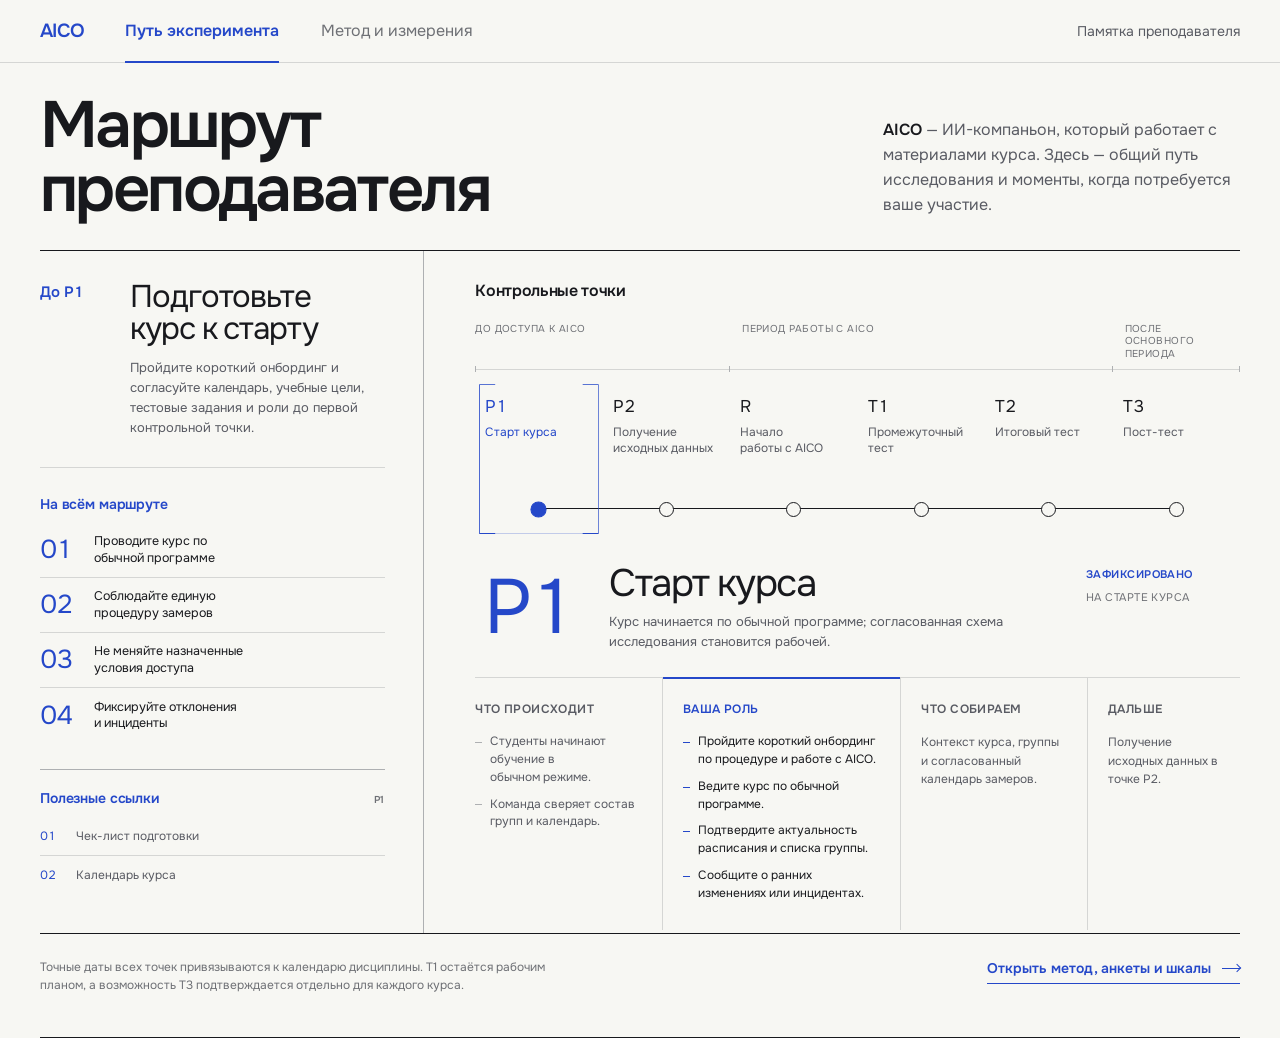
==== index.html @ 135e52f5 "Publish AICO teacher map" ====
<!doctype html>
<html lang="ru">
<head>
  <meta charset="utf-8">
  <meta name="viewport" content="width=device-width, initial-scale=1">
  <meta name="description" content="Шесть контрольных точек исследования AICO, роль преподавателя, метод, анкеты и измерения.">
  <meta name="theme-color" content="#f7f7f3">
  <title>Маршрут преподавателя — исследование AICO</title>
  <style>
    @font-face{font-family:"Onest Embedded";src:url("[data-uri]") format("truetype");font-style:normal;font-weight:400;font-display:swap}
    @font-face{font-family:"Onest Embedded";src:url("[data-uri]") format("truetype");font-style:normal;font-weight:600 800;font-display:swap}
    :root{color-scheme:light;--paper:#f7f7f3;--ink:#18191d;--soft:#595b63;--faint:#6e7075;--line:#d5d6d4;--line-strong:#aeb0b2;--accent:#2548c9;--page:1410px;--speed:230ms;--ease:cubic-bezier(.2,.75,.25,1)}
    *,*::before,*::after{box-sizing:border-box}
    ::selection{background:var(--accent);color:#fff}
    html{scroll-behavior:smooth}
    body{margin:0;min-width:320px;overflow-x:hidden;background:var(--paper);color:var(--ink);font-family:"Onest Embedded",Arial,sans-serif;font-size:16px;line-height:1.5;text-rendering:optimizeLegibility;-webkit-font-smoothing:antialiased}
    button,summary{font:inherit}button{color:inherit}.page{width:min(calc(100% - clamp(40px,6.4vw,96px)),var(--page));margin-inline:auto}
    .masthead{display:flex;min-height:54px;align-items:center;justify-content:space-between;border-bottom:1px solid var(--ink);font-size:16px}
    .masthead-brand{display:flex;gap:9px;align-items:center;font-weight:600;letter-spacing:-.01em}.masthead-brand span:first-child{color:var(--accent);font-size:18px;letter-spacing:-.03em}.masthead-brand i{width:1px;height:15px;background:var(--line-strong)}.masthead-note{color:var(--soft)}
    .hero{padding:36px 0 clamp(38px,5vw,64px)}
    h1,h2,h3,p{margin-top:0}h1{max-width:900px;margin-bottom:0;font-size:clamp(48px,4.5vw,68px);font-weight:600;letter-spacing:-.04em;line-height:1.02;text-wrap:balance}
    .timeline-section{position:relative;padding:0}.timeline-heading{position:absolute;width:1px;height:1px;overflow:hidden;clip:rect(0 0 0 0);clip-path:inset(50%);white-space:nowrap}.timeline-heading h2,.stage-counter{margin:0}
    .desktop-timeline{position:relative;display:grid;grid-template-columns:repeat(7,minmax(0,1fr));margin:0;padding:0 0 51px;list-style:none}.desktop-timeline::before{position:absolute;top:70px;left:16px;right:calc((100% / 7) - 16px);height:1px;background:var(--ink);content:"";pointer-events:none}
    .desktop-stage{position:relative;z-index:1;min-width:0}.stage-button{position:relative;display:grid;width:100%;min-height:86px;grid-template-rows:auto 32px;gap:8px;align-items:end;padding:0 7px;border:0;background:transparent;text-align:left;cursor:pointer}.stage-copy{display:block;min-width:0;line-height:1.26}.stage-index{display:block;margin-bottom:3px;color:var(--faint);font-size:11px;font-variant-numeric:tabular-nums;transition:color var(--speed) var(--ease)}.stage-name{display:block;max-width:16ch;color:var(--soft);font-size:clamp(11px,.9vw,13px);text-wrap:balance;transition:color var(--speed) var(--ease)}
    .stage-node-wrap{position:relative;display:flex;height:32px;align-items:center}.stage-node{display:block;width:18px;height:18px;border:1px solid var(--ink);border-radius:50%;background:var(--paper);transition:border-color var(--speed) var(--ease)}.desktop-stage.is-active .stage-index,.desktop-stage.is-active .stage-name{color:var(--accent)}.desktop-stage.is-active .stage-name{font-weight:600}.desktop-stage.is-active .stage-node{border:2px solid var(--accent);background:var(--paper)}
    .stage-detail{display:grid;grid-template-columns:1.12fr .88fr 1.48fr .82fr .7fr;min-height:280px;border-block:1px solid var(--line-strong);opacity:1;transform:translateY(0);transition:opacity 130ms ease,transform 130ms ease,filter 130ms ease}.stage-detail.is-leaving{opacity:0;filter:blur(2px);transform:translateY(5px)}.detail-cell{min-width:0;padding:23px clamp(16px,2.1vw,31px) 24px}.detail-cell+.detail-cell{border-left:1px solid var(--line)}
    .detail-time{display:block;margin-bottom:9px;color:var(--accent);font-size:12px;font-weight:600;line-height:1.35}.detail-number{margin-bottom:2px;color:var(--accent);font-size:46px;font-weight:400;letter-spacing:-.05em;line-height:1;font-variant-numeric:tabular-nums}.detail-main h3{margin-bottom:14px;font-size:clamp(26px,2.3vw,36px);font-weight:500;letter-spacing:-.035em;line-height:1.06;text-wrap:balance}.detail-main p{max-width:34ch;margin-bottom:0;color:var(--soft);font-size:13px;line-height:1.5}.cell-title{margin-bottom:17px;color:var(--ink);font-size:14px;font-weight:600;letter-spacing:-.012em}.detail-teacher .cell-title,.detail-meta .cell-title{color:var(--accent)}
    .detail-list{display:grid;gap:10px;margin:0;padding:0;color:var(--soft);font-size:13px;line-height:1.42;list-style:none}.detail-list li{position:relative;padding-left:17px;text-wrap:pretty}.detail-list li::before{position:absolute;top:.72em;left:0;width:8px;height:1px;background:var(--line-strong);content:""}.detail-teacher .detail-list li::before{background:var(--accent)}.detail-meta p{margin-bottom:0;color:var(--soft);font-size:12px;line-height:1.52;text-wrap:pretty}
    .mobile-timeline{display:none}button:focus-visible,summary:focus-visible,a:focus-visible{outline:2px solid var(--accent);outline-offset:3px}
    @media(max-width:1100px){.page{width:calc(100% - 40px)}.stage-detail{grid-template-columns:1.08fr .9fr 1.42fr .84fr .7fr}.detail-cell{padding-inline:17px}.detail-list{font-size:12px}}
    @media(max-width:880px){.page{width:calc(100% - 32px)}.masthead{min-height:50px}.masthead-note{display:none}.hero{padding-top:34px}h1{max-width:720px;font-size:clamp(42px,8vw,58px)}.desktop-timeline,.stage-detail{display:none}.mobile-timeline{position:relative;display:block;margin:0;padding:0;list-style:none}.mobile-timeline::before{position:absolute;top:22px;bottom:22px;left:9px;width:1px;background:var(--line-strong);content:""}.mobile-stage{position:relative;padding-bottom:12px}.mobile-stage:last-child{padding-bottom:0}.mobile-stage-button{position:relative;z-index:1;display:grid;width:100%;min-height:44px;grid-template-columns:20px minmax(0,1fr) auto;gap:13px;align-items:center;padding:0;border:0;background:transparent;text-align:left;cursor:pointer}.mobile-stage-node{width:19px;height:19px;border:1px solid var(--ink);border-radius:50%;background:var(--paper)}.mobile-stage.is-active .mobile-stage-node{border:2px solid var(--accent);background:var(--paper)}.mobile-stage-copy{display:flex;gap:10px;align-items:baseline}.mobile-stage-index{color:var(--faint);font-size:11px;font-variant-numeric:tabular-nums}.mobile-stage-name{font-size:15px;font-weight:500}.mobile-stage.is-active .mobile-stage-index,.mobile-stage.is-active .mobile-stage-name{color:var(--accent)}.mobile-toggle{color:var(--accent);font-size:19px;transition:transform var(--speed) var(--ease)}.mobile-stage.is-active .mobile-toggle{transform:rotate(45deg)}.mobile-detail{display:none;margin:10px 0 8px 33px;border-block:1px solid var(--line-strong)}.mobile-stage.is-active .mobile-detail{display:block;animation:mobile-detail-in var(--speed) var(--ease) both}.mobile-detail-main,.mobile-role,.mobile-outcomes{padding:18px 0}.mobile-detail-main,.mobile-role{border-bottom:1px solid var(--line)}.mobile-detail-main h3{margin-bottom:8px;font-size:28px;font-weight:500;letter-spacing:-.03em;line-height:1.08}.mobile-detail-main p:last-child{margin-bottom:0;color:var(--soft);font-size:13px}.mobile-role.teacher .cell-title{color:var(--accent)}.mobile-outcomes{display:grid;grid-template-columns:1fr 1fr;gap:24px}.mobile-outcome p{margin-bottom:0;color:var(--soft);font-size:12px;line-height:1.5}}
    @media(max-width:520px){.page{width:calc(100% - 28px)}.masthead-brand span:first-child{font-size:16px}.hero{padding-top:28px}.timeline-section{padding-top:0}.timeline-heading{display:grid;grid-template-columns:1fr auto;gap:16px}.timeline-heading h2{font-size:21px}.mobile-outcomes{grid-template-columns:1fr;gap:16px}}
    .lower-grid{margin-top:24px;border-top:1px solid var(--ink)}.lower-panel{width:min(100%,680px);min-width:0;margin-left:auto;padding:24px 0 28px}.lower-panel h2{margin-bottom:24px;color:var(--accent);font-size:16px;font-weight:500;letter-spacing:-.015em}.faq-list{border-bottom:1px solid var(--line)}.faq-item{border-top:1px solid var(--line)}.faq-item:first-child{border-top:0}.faq-item summary{position:relative;padding:0 34px 12px 0;font-size:14px;font-weight:600;line-height:1.4;list-style:none;cursor:pointer;text-wrap:pretty}.faq-item summary::-webkit-details-marker{display:none}.faq-item summary::after{position:absolute;top:-2px;right:0;color:var(--accent);font-size:20px;font-weight:400;content:"+";transition:transform var(--speed) var(--ease)}.faq-item[open] summary::after{transform:rotate(45deg)}.faq-item p{max-width:62ch;margin:-2px 34px 15px 0;color:var(--soft);font-size:13px;line-height:1.55;text-wrap:pretty}.contact{display:grid;grid-template-columns:1fr auto;gap:36px;align-items:center;margin-top:66px;padding:22px 0;border-block:1px solid var(--ink)}.contact h2{margin-bottom:5px;font-size:19px;font-weight:600;letter-spacing:-.02em}.contact p{max-width:68ch;margin-bottom:0;color:var(--soft);font-size:13px}.contact-button{min-height:44px;padding:0 18px;border:1px solid var(--line-strong);background:transparent;color:var(--faint);cursor:not-allowed}.footer{display:flex;justify-content:space-between;gap:24px;padding:23px 0 34px;color:var(--faint);font-size:12px}.footer p{margin-bottom:0}
    @media(max-width:880px){.timeline-heading{position:static;display:flex;width:auto;height:auto;overflow:visible;clip:auto;clip-path:none;white-space:normal;margin-bottom:20px}.timeline-heading h2{font-size:23px;font-weight:600;letter-spacing:-.025em}.stage-counter{color:var(--accent);font-size:13px;font-weight:600}.lower-grid{margin-top:45px}.lower-panel{width:100%;padding:23px 0 25px}.contact{grid-template-columns:1fr;margin-top:46px}.contact-button{justify-self:start}.footer{display:grid}}
    @media(max-width:520px){.lower-panel h2{margin-bottom:20px}.contact{gap:20px}}
    .mobile-break{display:none}
    @media(max-width:880px){.timeline-heading{justify-content:space-between;gap:20px;align-items:baseline}}
    @media(max-width:520px){h1{max-width:none;font-size:clamp(37px,10.8vw,44px);text-wrap:wrap}.mobile-break{display:block}}
    @keyframes mobile-detail-in{from{opacity:0;transform:translateY(4px)}to{opacity:1;transform:translateY(0)}}
    @media(prefers-reduced-motion:reduce){html{scroll-behavior:auto}*,*::before,*::after{animation-duration:1ms!important;animation-iteration-count:1!important;transition-duration:1ms!important;scroll-behavior:auto!important}}
  </style>
  <style id="aico-v1-styles">
    :root{
      --a-paper:#f7f7f3;
      --a-paper-raised:#ffffff;
      --a-ink:#18191d;
      --a-soft:#595b63;
      --a-faint:#6e7075;
      --a-line:#d5d6d4;
      --a-line-strong:#aeb0b2;
      --a-blue:#2548c9;
      --a-blue-dark:#1739ad;
      --a-max:1440px;
      --a-fast:140ms;
      --a-motion:260ms;
      --a-ease:cubic-bezier(.2,.75,.25,1);
    }
    html{scrollbar-color:var(--a-blue) var(--a-paper);scrollbar-width:thin}
    body{caret-color:var(--a-blue)}
    .a-app{min-height:100vh;background:var(--a-paper);color:var(--a-ink);font-family:"Onest Embedded",Arial,sans-serif}
    #legacy-v09{display:none!important}
    #view-route,#view-method{scroll-margin-top:62px}
    .a-app [hidden]{display:none!important}
    .a-page{width:min(calc(100% - clamp(40px,6.25vw,96px)),var(--a-max));margin-inline:auto}
    .a-sr-only{position:absolute!important;width:1px!important;height:1px!important;padding:0!important;margin:-1px!important;overflow:hidden!important;clip:rect(0,0,0,0)!important;white-space:nowrap!important;border:0!important}
    .a-skip{position:fixed;z-index:100;top:10px;left:10px;padding:10px 14px;background:var(--a-ink);color:#fff;transform:translateY(-140%);transition:transform var(--a-fast) ease}
    .a-skip:focus{transform:translateY(0)}
    .a-viewbar{position:sticky;z-index:30;top:0;background:rgba(247,247,243,.97);border-bottom:1px solid var(--a-line)}
    .a-viewbar-inner{display:flex;min-height:62px;align-items:stretch;justify-content:space-between;gap:32px}
    .a-view-primary{display:flex;min-width:0;align-items:stretch;gap:40px}
    .a-nav-brand{display:flex;flex:none;align-items:center;color:var(--a-blue);font-size:19px;font-weight:600;letter-spacing:-.03em}
    .a-view-tabs{position:relative;display:flex;align-items:stretch;gap:42px}
    .a-view-tab{position:relative;z-index:1;padding:0;border:0;background:transparent;color:var(--a-faint);font-size:16px;cursor:pointer;transition:color var(--a-fast) ease}
    .a-view-tab[aria-selected="true"]{color:var(--a-blue);font-weight:600}
    .a-view-tab:hover{color:var(--a-ink)}
    .a-view-indicator{position:absolute;bottom:-1px;left:0;width:0;height:2px;background:var(--a-blue);transform:translate3d(0,0,0);transform-origin:left;transition:transform 260ms var(--a-ease);pointer-events:none}
    .a-view-hint{display:flex;align-items:center;color:var(--a-soft);font-size:14px}
    .a-route-hero,.a-method-hero{display:grid;grid-template-columns:minmax(0,1.35fr) minmax(280px,.65fr);gap:clamp(40px,8vw,132px);align-items:end;padding:clamp(38px,5vw,72px) 0 clamp(34px,4.5vw,64px)}
    .a-route-hero{padding:clamp(26px,2.4vw,34px) 0 clamp(24px,2.2vw,30px)}
    .a-title{max-width:none;margin:0;font-size:clamp(52px,5.1vw,78px);font-weight:600;letter-spacing:-.04em;line-height:.98;text-wrap:balance}
    .a-route-hero .a-title,.a-method-hero .a-title{view-transition-name:aico-view-title}
    .a-route-hero .a-hero-copy,.a-method-hero .a-method-intro{view-transition-name:aico-view-intro}
    .a-hero-copy{display:grid;gap:18px;align-content:end;padding-bottom:4px}
    .a-hero-copy p{max-width:48ch;margin:0;color:var(--a-soft);font-size:16px;line-height:1.55;text-wrap:pretty}
    .a-hero-copy strong{color:var(--a-ink);font-weight:600}
    .a-ledger{display:grid;grid-template-columns:minmax(300px,32%) minmax(0,68%);grid-template-rows:auto 1fr;border-block:1px solid var(--a-ink)}
    .a-contract{min-width:0;border-right:1px solid var(--a-line-strong)}
    .a-contract-inner{padding:30px clamp(24px,3vw,44px) 0 0}
    .a-preflight{display:grid;grid-template-columns:72px minmax(0,1fr);gap:18px;padding-bottom:28px;border-bottom:1px solid var(--a-line)}
    .a-preflight-code{color:var(--a-blue);font-size:15px;font-weight:600;font-variant-numeric:tabular-nums}
    .a-preflight h2{max-width:12ch;margin:0 0 12px;font-size:clamp(28px,2.45vw,38px);font-weight:500;letter-spacing:-.035em;line-height:1.04;text-wrap:balance}
    .a-preflight p{max-width:31ch;margin:0;color:var(--a-soft);font-size:13px;line-height:1.55}
    .a-duty-panel{min-width:0;padding:0 clamp(24px,3vw,44px) 38px 0;border-right:1px solid var(--a-line-strong)}
    .a-duties{padding-top:26px}
    .a-duties h2{margin:0 0 8px;color:var(--a-blue);font-size:14px;font-weight:600;letter-spacing:-.01em}
    .a-duty-list{margin:0;padding:0;list-style:none}
    .a-duty{position:relative;display:grid;grid-template-columns:44px minmax(0,1fr);gap:10px;align-items:center;min-height:55px;border-bottom:1px solid var(--a-line);color:var(--a-ink)}
    .a-duty:last-child{border-bottom:0}
    .a-duty-number{color:var(--a-blue);font-size:26px;font-variant-numeric:tabular-nums;letter-spacing:-.045em}
    .a-duty-copy{max-width:26ch;font-size:12.5px;line-height:1.3;text-wrap:pretty}
    .a-resources{margin-top:26px;padding-top:18px;border-top:1px solid var(--a-line-strong)}
    .a-resources-head{display:flex;align-items:baseline;justify-content:space-between;gap:18px;margin-bottom:8px}
    .a-resources h2{margin:0;color:var(--a-blue);font-size:14px;font-weight:600;letter-spacing:-.01em}
    .a-resource-stage{color:var(--a-faint);font-size:10px;font-weight:600;letter-spacing:.045em;text-transform:uppercase}
    .a-resource-list{margin:0;padding:0;list-style:none}
    .a-resource-item{display:grid;grid-template-columns:26px minmax(0,1fr);gap:10px;align-items:center;min-height:39px;border-bottom:1px solid var(--a-line);color:var(--a-soft);font-size:12px;line-height:1.35}
    .a-resource-item:last-child{border-bottom:0}
    .a-resource-index{color:var(--a-blue);font-variant-numeric:tabular-nums}
    .a-workbench{grid-column:2;grid-row:1/3;min-width:0;padding:28px 0 0 clamp(28px,4vw,62px)}
    .a-workbench-head{display:flex;align-items:baseline;justify-content:space-between;gap:24px;margin-bottom:20px}
    .a-workbench-head h2{margin:0;font-size:16px;font-weight:600;letter-spacing:-.02em}
    .a-phase-band{display:grid;grid-template-columns:repeat(6,minmax(0,1fr));margin-bottom:10px;color:var(--a-faint);font-size:10px;line-height:1.25;text-transform:uppercase;letter-spacing:.045em}
    .a-phase{position:relative;padding:0 12px 9px 0;border-bottom:1px solid var(--a-line)}
    .a-phase::after{position:absolute;right:0;bottom:-3px;width:1px;height:6px;background:var(--a-line-strong);content:""}
    .a-phase:first-child::before{position:absolute;bottom:-3px;left:0;width:1px;height:6px;background:var(--a-line-strong);content:""}
    .a-phase:nth-child(1){grid-column:1/3}
    .a-phase:nth-child(2){grid-column:3/6;padding-left:12px}
    .a-phase:nth-child(3){grid-column:6/7;padding-left:12px}
    .a-mobile-phase,.a-stage-panel-home{display:none}
    .a-route-shell{--active:0;position:relative}
    .a-route-list{position:relative;display:grid;height:154px;grid-template-columns:repeat(6,minmax(0,1fr));margin:0;padding:0;list-style:none}
    .a-route-line{position:absolute;z-index:0;right:calc(100% / 12);bottom:25px;left:calc(100% / 12);height:1px;background:var(--a-ink);transform-origin:left}
    .a-route-line::before,.a-route-line::after{position:absolute;top:-3px;width:1px;height:7px;background:var(--a-ink);content:""}
    .a-route-line::before{left:0}.a-route-line::after{right:0}
    .a-route-stage{position:relative;z-index:2;min-width:0}
    .a-stage-tab{position:relative;display:grid;width:100%;height:100%;grid-template-rows:minmax(0,1fr) 50px;align-items:stretch;padding:0 10px;border:0;background:transparent;text-align:left;cursor:pointer}
    .a-stage-label{display:block;align-self:start;min-width:0;padding-top:14px}
    .a-stage-code{display:block;margin-bottom:5px;color:var(--a-ink);font-size:17px;font-weight:500;font-variant-numeric:tabular-nums;transition:color 220ms ease,transform 220ms var(--a-ease)}
    .a-stage-name{display:block;max-width:15ch;color:var(--a-soft);font-size:12px;line-height:1.32;text-wrap:balance;transition:color 220ms ease}
    .a-stage-node-wrap{display:flex;height:50px;align-items:center;justify-content:center}
    .a-stage-node{display:block;width:15px;height:15px;border:1px solid var(--a-ink);border-radius:50%;background:var(--a-paper);transform-origin:center;transition:background 220ms ease,border-color 220ms ease,transform 220ms var(--a-ease)}
    .a-route-stage.is-active .a-stage-code,.a-route-stage.is-active .a-stage-name{color:var(--a-blue)}
    .a-route-stage.is-active .a-stage-node{border-color:var(--a-blue);background:var(--a-blue);transform:scale(1.08)}
    .a-route-cursor{position:absolute;z-index:1;top:2px;left:0;width:calc(100% / 6);height:152px;pointer-events:none;transform:translate3d(calc(var(--active) * 100%),0,0);transition:transform var(--a-motion) var(--a-ease)}
    .a-route-cursor::before{position:absolute;inset:2px 4px 0;border:1px solid var(--a-blue);content:"";clip-path:polygon(0 0,16px 0,16px 1px,calc(100% - 16px) 1px,calc(100% - 16px) 0,100% 0,100% 100%,calc(100% - 16px) 100%,calc(100% - 16px) calc(100% - 1px),16px calc(100% - 1px),16px 100%,0 100%)}
    .a-route-pulse{position:absolute;z-index:7;top:125px;left:8.333%;width:8px;height:8px;margin-left:-4px;border-radius:50%;background:var(--a-blue);box-shadow:-9px 0 0 -2px rgba(37,72,201,.35);opacity:0;pointer-events:none}
    .a-stage-panel{position:relative;min-height:344px;view-transition-name:aico-stage-detail}
    .a-detail-head{display:grid;grid-template-columns:110px minmax(0,1fr) minmax(150px,.34fr);grid-template-areas:"code title meta" "code summary meta";column-gap:24px;row-gap:9px;align-items:start;padding:30px 0 26px}
    .a-detail-code{grid-area:code;align-self:center;justify-self:center;color:var(--a-blue);font-size:clamp(62px,6vw,90px);font-weight:400;font-variant-numeric:tabular-nums;letter-spacing:-.055em;line-height:.8}
    .a-detail-title{grid-area:title;margin:0;font-size:clamp(30px,3vw,46px);font-weight:500;letter-spacing:-.04em;line-height:1.02;text-wrap:balance}
    .a-detail-summary{grid-area:summary;max-width:58ch;margin:0;color:var(--a-soft);font-size:13px;line-height:1.5;text-wrap:pretty}
    .a-detail-meta{grid-area:meta;display:grid;gap:7px;justify-items:start;padding-top:3px;color:var(--a-faint);font-size:11px;line-height:1.4;text-transform:uppercase;letter-spacing:.04em}
    .a-detail-status{color:var(--a-blue);font-weight:600}
    .a-detail-grid{display:grid;grid-template-columns:1fr 1.28fr 1fr .82fr;border-top:1px solid var(--a-line)}
    .a-detail-block{min-width:0;padding:22px 20px 28px 0}
    .a-detail-block+.a-detail-block{padding-left:20px;border-left:1px solid var(--a-line)}
    .a-detail-block h4{margin:0 0 15px;color:var(--a-soft);font-size:12px;font-weight:600;text-transform:uppercase;letter-spacing:.035em}
    .a-detail-block.is-role h4{color:var(--a-blue)}
    .a-detail-block.is-role{position:relative}
    .a-detail-block.is-role::before{position:absolute;top:-1px;right:0;left:0;height:2px;background:var(--a-blue);content:"";transform-origin:left;animation:a-role-draw 420ms var(--a-ease) both}
    .a-detail-list{display:grid;gap:9px;margin:0;padding:0;list-style:none}
    .a-detail-list li{position:relative;padding-left:15px;color:var(--a-soft);font-size:12px;line-height:1.48;text-wrap:pretty}
    .a-detail-list li::before{position:absolute;top:.72em;left:0;width:7px;height:1px;background:var(--a-line-strong);content:""}
    .a-detail-block.is-role .a-detail-list li{color:var(--a-ink)}
    .a-detail-block.is-role .a-detail-list li::before{background:var(--a-blue)}
    .a-detail-block>p{margin:0;color:var(--a-soft);font-size:12px;line-height:1.52;text-wrap:pretty}
    .a-route-footer{display:flex;align-items:flex-start;justify-content:space-between;gap:32px;padding:24px 0 42px;border-bottom:1px solid var(--a-ink)}
    .a-route-footer p{max-width:68ch;margin:0;color:var(--a-faint);font-size:12px;line-height:1.55}
    .a-text-action{display:inline-flex;flex:none;gap:11px;align-items:center;padding:0 0 4px;border:0;border-bottom:1px solid currentColor;background:transparent;color:var(--a-blue);font-size:14px;font-weight:600;cursor:pointer}
    .a-arrow{position:relative;width:18px;height:8px;transition:transform 220ms var(--a-ease)}
    .a-arrow::before{position:absolute;top:4px;right:0;left:0;height:1px;background:currentColor;content:""}
    .a-arrow::after{position:absolute;top:1px;right:0;width:6px;height:6px;border-top:1px solid currentColor;border-right:1px solid currentColor;content:"";transform:rotate(45deg)}
    .a-text-action:hover .a-arrow{transform:translateX(4px)}
    .a-method-hero{align-items:start;border-bottom:1px solid var(--a-ink)}
    .a-method-intro{display:grid;gap:22px}
    .a-method-intro>p{max-width:52ch;margin:0;color:var(--a-soft);font-size:16px;line-height:1.55}
    .a-status-key{display:grid;grid-template-columns:1fr 1fr;border-top:1px solid var(--a-line)}
    .a-status-key span{padding:10px 12px 10px 0;color:var(--a-faint);font-size:10px;line-height:1.3;text-transform:uppercase;letter-spacing:.04em}
    .a-status-key span:nth-child(even){padding-left:12px;border-left:1px solid var(--a-line)}
    .a-method-layout{display:grid;grid-template-columns:minmax(220px,27%) minmax(0,73%);border-bottom:1px solid var(--a-ink)}
    .a-ledger,.a-method-layout{view-transition-name:aico-view-body}
    .a-method-index{min-width:0;border-right:1px solid var(--a-line-strong)}
    .a-method-index-inner{position:sticky;top:86px;padding:28px clamp(24px,3vw,44px) 40px 0}
    .a-method-index h2{margin:0 0 18px;color:var(--a-soft);font-size:12px;font-weight:600;text-transform:uppercase;letter-spacing:.04em}
    .a-method-index ol{margin:0;padding:0;list-style:none}
    .a-method-index li{border-top:1px solid var(--a-line)}
    .a-method-index li:last-child{border-bottom:1px solid var(--a-line)}
    .a-method-index a{display:grid;grid-template-columns:34px minmax(0,1fr);gap:12px;padding:13px 0;color:var(--a-soft);font-size:13px;text-decoration:none;transition:color var(--a-fast) ease,transform 220ms var(--a-ease)}
    .a-method-index a span:first-child{color:var(--a-faint);font-variant-numeric:tabular-nums;transition:color var(--a-fast) ease}
    .a-method-index a:hover,.a-method-index a.is-current{color:var(--a-ink);transform:translateX(4px)}
    .a-method-index a:hover span:first-child,.a-method-index a.is-current span:first-child{color:var(--a-blue)}
    .a-method-content{min-width:0;padding-left:clamp(28px,5vw,76px)}
    .a-method-section{padding:clamp(42px,6vw,84px) 0;border-bottom:1px solid var(--a-line-strong);scroll-margin-top:86px}
    .a-method-section:last-child{border-bottom:0}
    .a-section-head{display:grid;grid-template-columns:minmax(0,.58fr) minmax(260px,.42fr);gap:36px;align-items:start;margin-bottom:36px}
    .a-section-head h2{max-width:14ch;margin:0;font-size:clamp(34px,4vw,58px);font-weight:500;letter-spacing:-.04em;line-height:1;text-wrap:balance}
    .a-section-head p{max-width:48ch;margin:0;color:var(--a-soft);font-size:13px;line-height:1.55;text-wrap:pretty}
    .a-method-pair,.a-data-grid{display:grid;grid-template-columns:1fr 1fr;border-top:1px solid var(--a-ink)}
    .a-method-note,.a-data-column{padding:24px 28px 8px 0}
    .a-method-note+.a-method-note,.a-data-column+.a-data-column{padding-left:28px;border-left:1px solid var(--a-line)}
    .a-method-note h3,.a-data-column h3{margin:0 0 12px;font-size:19px;font-weight:600;letter-spacing:-.025em}
    .a-inline-status{display:block;margin-top:6px;color:var(--a-blue);font-size:10px;font-weight:600;text-transform:uppercase;letter-spacing:.045em}
    .a-method-note p,.a-data-column p{max-width:64ch;margin:0 0 14px;color:var(--a-soft);font-size:13px;line-height:1.62;text-wrap:pretty}
    .a-method-note p:last-child,.a-data-column p:last-child{margin-bottom:0}
    .a-measure-list{border-top:1px solid var(--a-ink)}
    .a-measure{border-bottom:1px solid var(--a-line)}
    .a-measure summary,.a-faq summary{position:relative;list-style:none;cursor:pointer}
    .a-measure summary::-webkit-details-marker,.a-faq summary::-webkit-details-marker{display:none}
    .a-measure summary{display:grid;grid-template-columns:62px minmax(180px,1fr) minmax(140px,.58fr) minmax(120px,.42fr);gap:18px;align-items:center;min-height:76px;padding:12px 38px 12px 0}
    .a-measure-code{color:var(--a-blue);font-size:23px;font-weight:500;font-variant-numeric:tabular-nums;letter-spacing:-.04em}
    .a-measure-title{font-size:16px;font-weight:600;letter-spacing:-.02em}
    .a-measure-status,.a-measure-time{color:var(--a-faint);font-size:10px;line-height:1.35;text-transform:uppercase;letter-spacing:.035em}
    .a-disclosure-mark{position:absolute;top:50%;right:2px;width:14px;height:14px;transform:translateY(-50%) rotate(0);transition:transform 260ms var(--a-ease)}
    .a-disclosure-mark::before,.a-disclosure-mark::after{position:absolute;top:6px;left:1px;width:12px;height:1px;background:var(--a-blue);content:""}
    .a-disclosure-mark::after{transform:rotate(90deg)}
    details[open]>.a-disclosure-mark,details[open]>summary .a-disclosure-mark{transform:translateY(-50%) rotate(45deg)}
    .a-disclosure-body{display:grid;grid-template-columns:minmax(0,.56fr) minmax(220px,.44fr);gap:34px;padding:2px 38px 24px 80px}
    .a-disclosure-body p{margin:0;color:var(--a-soft);font-size:13px;line-height:1.6;text-wrap:pretty}
    .a-disclosure-body strong{color:var(--a-ink);font-weight:600}
    .a-scale-list{display:grid;grid-template-columns:1fr 1fr;border-top:1px solid var(--a-ink)}
    .a-scale{min-width:0;padding:23px 28px 25px 0;border-bottom:1px solid var(--a-line)}
    .a-scale:nth-child(even){padding-left:28px;border-left:1px solid var(--a-line)}
    .a-scale h3{margin:0 0 8px;font-size:18px;font-weight:600;letter-spacing:-.025em}
    .a-scale p{margin:0;color:var(--a-soft);font-size:12px;line-height:1.58;text-wrap:pretty}
    .a-scale .a-inline-status{margin:0 0 12px}
    .a-faq-list{border-top:1px solid var(--a-ink)}
    .a-faq{border-bottom:1px solid var(--a-line)}
    .a-faq summary{padding:18px 40px 18px 0;font-size:16px;font-weight:600;line-height:1.4;text-wrap:pretty}
    .a-faq .a-disclosure-body{display:block;max-width:76ch;padding:0 40px 22px 0}
    .a-view-tab:focus-visible,.a-stage-tab:focus-visible,.a-text-action:focus-visible,.a-method-index a:focus-visible,.a-measure summary:focus-visible,.a-faq summary:focus-visible{outline:2px solid var(--a-blue);outline-offset:4px}
    ::view-transition-old(root),::view-transition-new(root){animation:none}
    ::view-transition-group(aico-view-title),::view-transition-group(aico-view-intro),::view-transition-group(aico-view-body){animation-duration:420ms;animation-timing-function:var(--a-ease)}
    ::view-transition-old(aico-view-title){animation:a-view-title-out 160ms ease both}
    ::view-transition-new(aico-view-title){animation:a-view-title-in 420ms var(--a-ease) both}
    ::view-transition-old(aico-view-intro),::view-transition-old(aico-view-body){animation:a-view-body-out 150ms ease both}
    ::view-transition-new(aico-view-intro),::view-transition-new(aico-view-body){animation:a-view-body-in 420ms var(--a-ease) both}
    ::view-transition-old(aico-stage-detail){animation:a-detail-out 110ms ease both}
    ::view-transition-new(aico-stage-detail){animation:a-detail-in 260ms var(--a-ease) both}
    @keyframes a-detail-out{to{opacity:0;transform:translateY(-5px);clip-path:inset(0 0 12% 0)}}
    @keyframes a-detail-in{from{opacity:0;transform:translateY(9px);clip-path:inset(10% 0 0 0)}}
    @keyframes a-view-title-out{to{opacity:0;transform:translateY(-12px);clip-path:inset(0 0 42% 0)}}
    @keyframes a-view-title-in{from{opacity:0;transform:translateY(22px);clip-path:inset(58% 0 0 0)}}
    @keyframes a-view-body-out{to{opacity:0;transform:translateY(-8px);clip-path:inset(0 0 18% 0)}}
    @keyframes a-view-body-in{from{opacity:0;transform:translateY(18px);clip-path:inset(12% 0 0 0)}}
    @keyframes a-role-draw{from{transform:scaleX(0)}to{transform:scaleX(1)}}
    @keyframes a-line-draw{from{transform:scaleX(0)}to{transform:scaleX(1)}}
    @media(hover:hover) and (pointer:fine){
      .a-stage-tab:hover .a-stage-code{color:var(--a-blue)}
      .a-stage-tab:hover .a-stage-name{color:var(--a-ink)}
      .a-stage-tab:hover .a-stage-node{border-color:var(--a-blue);transform:scale(1.18)}
    }
    @media(max-width:1100px){
      .a-route-hero,.a-method-hero{grid-template-columns:1fr;gap:26px}
      .a-hero-copy{grid-template-columns:minmax(0,1fr) auto;align-items:end}
      .a-ledger{grid-template-columns:1fr;grid-template-rows:auto auto auto}
      .a-contract{grid-column:1;grid-row:1;border-right:0;border-bottom:1px solid var(--a-line-strong)}
      .a-contract-inner{position:static;padding:28px 0}
      .a-workbench{grid-column:1;grid-row:2}
      .a-duty-panel{grid-column:1;grid-row:3;padding:0 0 28px;border-top:1px solid var(--a-line-strong);border-right:0}
      .a-preflight{grid-template-columns:80px minmax(0,1fr);padding-bottom:24px}
      .a-preflight h2{max-width:none}
      .a-preflight p{max-width:62ch}
      .a-duty-list{display:grid;grid-template-columns:1fr 1fr}
      .a-duty:nth-child(odd){padding-right:24px;border-right:1px solid var(--a-line)}
      .a-duty:nth-child(even){padding-left:24px}
      .a-duty:nth-last-child(-n+2){border-bottom:0}
      .a-workbench{padding:28px 0 0}
      .a-method-layout{grid-template-columns:1fr}
      .a-method-index{position:sticky;z-index:20;top:62px;overflow-x:auto;border-right:0;border-bottom:1px solid var(--a-line-strong);background:rgba(247,247,243,.97);scrollbar-width:none}
      .a-method-index::-webkit-scrollbar{display:none}
      .a-method-index-inner{position:static;width:max-content;padding:0}
      .a-method-index h2{display:none}
      .a-method-index ol{display:flex}
      .a-method-index li{border:0}
      .a-method-index li:last-child{border:0}
      .a-method-index a{display:flex;min-height:48px;align-items:center;padding:0 22px 0 0;white-space:nowrap}
      .a-method-index a:hover,.a-method-index a.is-current{transform:none}
      .a-method-content{padding-left:0}
    }
    @media(max-width:740px){
      .a-page{width:calc(100% - 30px)}
      .a-viewbar-inner{min-height:56px;gap:16px}
      .a-view-primary{width:100%;gap:22px;overflow-x:auto;scrollbar-width:none}
      .a-view-primary::-webkit-scrollbar{display:none}
      .a-view-tabs{flex:none;gap:26px}
      .a-view-tab{white-space:nowrap;font-size:14px}
      .a-view-hint{display:none}
      .a-route-hero,.a-method-hero{padding:34px 0 32px}
      .a-title{font-size:clamp(43px,12vw,60px);line-height:1}
      .a-hero-copy{display:grid;grid-template-columns:1fr;gap:16px}
      .a-hero-copy p{font-size:14px}
      .a-preflight{grid-template-columns:1fr;gap:8px}
      .a-preflight h2{font-size:30px}
      .a-duty-list{grid-template-columns:1fr}
      .a-duty:nth-child(odd),.a-duty:nth-child(even){padding-inline:0;border-right:0}
      .a-duty:nth-last-child(2){border-bottom:1px solid var(--a-line)}
      .a-workbench-head{margin-bottom:16px}
      .a-phase-band{display:none}
      .a-mobile-phase{display:block;padding:18px 0 5px 46px;color:var(--a-faint);font-size:10px;line-height:1.3;text-transform:uppercase;letter-spacing:.045em}
      .a-route-list{height:auto;grid-template-columns:1fr;padding:8px 0}
      .a-route-list::before{position:absolute;top:61px;bottom:38px;left:17px;width:1px;background:var(--a-line-strong);content:""}
      .a-route-line,.a-route-cursor,.a-route-pulse{display:none}
      .a-route-stage{min-height:64px}
      .a-stage-tab{height:64px;grid-template-columns:36px minmax(0,1fr);grid-template-rows:1fr;gap:10px;align-items:center;padding:0 12px 0 0}
      .a-route-stage.is-active .a-stage-tab::before{position:absolute;z-index:0;inset:4px 0;border:1px solid var(--a-blue);content:"";clip-path:polygon(0 0,14px 0,14px 1px,calc(100% - 14px) 1px,calc(100% - 14px) 0,100% 0,100% 100%,calc(100% - 14px) 100%,calc(100% - 14px) calc(100% - 1px),14px calc(100% - 1px),14px 100%,0 100%)}
      .a-stage-tab>*{position:relative;z-index:1}
      .a-stage-label{display:grid;grid-column:2;grid-row:1;grid-template-columns:48px minmax(0,1fr);gap:8px;align-items:center;padding:0}
      .a-stage-code{margin:0;font-size:15px}
      .a-stage-name{max-width:none;font-size:14px}
      .a-stage-node-wrap{grid-column:1;grid-row:1;height:auto;justify-content:center}
      .a-stage-node{width:13px;height:13px}
      .a-route-stage>.a-stage-panel{z-index:3;min-height:0;margin:10px 0 20px 36px;background:var(--a-paper)}
      .a-detail-head{grid-template-columns:72px minmax(0,1fr);grid-template-areas:"code title" ". summary" ". meta";column-gap:18px;row-gap:9px;padding:27px 0 23px}
      .a-detail-code{font-size:56px}
      .a-detail-title{font-size:31px}
      .a-detail-meta{display:flex;flex-wrap:wrap;gap:8px 14px;padding:0}
      .a-detail-grid{grid-template-columns:1fr 1fr}
      .a-detail-block{padding:20px 18px 23px 0;border-bottom:1px solid var(--a-line)}
      .a-detail-block+.a-detail-block{padding-left:18px}
      .a-detail-block:nth-child(odd){padding-left:0;border-left:0}
      .a-detail-block.is-role{order:-1}
      .a-route-footer{display:grid;gap:22px}
      .a-text-action{justify-self:start}
      .a-status-key{grid-template-columns:1fr}
      .a-status-key span:nth-child(even){padding-left:0;border-left:0}
      .a-section-head{grid-template-columns:1fr;gap:18px;margin-bottom:27px}
      .a-section-head h2{font-size:38px}
      .a-method-pair,.a-data-grid,.a-scale-list{grid-template-columns:1fr}
      .a-method-note,.a-data-column,.a-scale{padding:20px 0;border-bottom:1px solid var(--a-line)}
      .a-method-note+.a-method-note,.a-data-column+.a-data-column,.a-scale:nth-child(even){padding-left:0;border-left:0}
      .a-measure summary{grid-template-columns:52px minmax(0,1fr);gap:8px 12px;min-height:84px;padding-right:30px}
      .a-measure-status,.a-measure-time{grid-column:2}
      .a-measure-time{margin-top:-4px}
      .a-disclosure-body{grid-template-columns:1fr;gap:10px;padding:0 30px 23px 64px}
    }
    @media(max-width:520px){
      .a-view-tabs{gap:20px}
      .a-detail-head{grid-template-columns:58px minmax(0,1fr);grid-template-areas:"code title" "summary summary" "meta meta";column-gap:14px}
      .a-detail-code{font-size:50px}
      .a-detail-grid{grid-template-columns:1fr}
      .a-detail-block,.a-detail-block+.a-detail-block,.a-detail-block:nth-child(odd){padding:18px 0;border-left:0;border-bottom:1px solid var(--a-line)}
      .a-detail-block:last-child{border-bottom:0}
      .a-route-footer{padding-bottom:34px}
      .a-disclosure-body{padding-left:0}
    }
    @media(prefers-reduced-motion:reduce){
      html{scroll-behavior:auto}
      .a-view-indicator,.a-stage-code,.a-stage-name,.a-stage-node,.a-route-cursor,.a-route-pulse,.a-text-action .a-arrow,.a-method-index a,.a-disclosure-mark{animation:none!important;transition:none!important}
      .a-detail-block.is-role::before{animation:none!important}
      ::view-transition-group(*),::view-transition-old(*),::view-transition-new(*){animation:none!important}
    }
  </style>
</head>
<body>
  <div id="legacy-v09" hidden inert aria-hidden="true">
  <header class="page masthead"><div class="masthead-brand"><span>AICO</span><i aria-hidden="true"></i><span>исследование курса</span></div><div class="masthead-note">Памятка для преподавателя</div></header>
  <main>
    <section class="page hero" aria-labelledby="page-title">
      <h1 id="page-title">Как пройдёт<span class="mobile-break"></span> эксперимент<span class="mobile-break"></span> на вашем курсе</h1>
    </section>
    <section class="page timeline-section" aria-labelledby="timeline-title">
      <div class="timeline-heading"><h2 id="timeline-title">Путь преподавателя</h2><p class="stage-counter" id="stage-counter" aria-live="polite">Этап 1 из 7</p></div>
      <ol class="desktop-timeline" id="desktop-timeline" role="tablist" aria-label="Этапы исследования"></ol>
      <article class="stage-detail" id="stage-detail" role="tabpanel" aria-live="polite"></article>
      <ol class="mobile-timeline" id="mobile-timeline" aria-label="Этапы исследования"></ol>
    </section>
    <div class="page lower-grid">
      <section class="lower-panel" aria-labelledby="faq-title">
        <h2 id="faq-title">Частые вопросы</h2>
        <div class="faq-list">
          <details class="faq-item">
            <summary>Почему доступ распределяется случайно?</summary>
            <p>Случайное распределение помогает сравнить сопоставимые группы и снизить влияние исходной мотивации, успеваемости и цифрового опыта студентов. Условие участия определяет исследовательская команда, а не преподаватель; самостоятельно менять распределение не нужно.</p>
          </details>
          <details class="faq-item">
            <summary>Можно ли студентам пользоваться другими ИИ-сервисами?</summary>
            <p>Во время обучения действуют обычные правила вашего курса. Исследовательские тесты выполняются без AICO и других ИИ-инструментов, а короткие анкеты помогают учесть стороннее использование ИИ при интерпретации результатов.</p>
          </details>
          <details class="faq-item">
            <summary>Что делать, если расписание курса изменится?</summary>
            <p>Сообщите координатору исследования как можно раньше. Команда зафиксирует изменение и предложит, как перенести замер или инструкцию, сохранив одинаковые условия для студентов; самостоятельно менять распределение доступа не потребуется.</p>
          </details>
        </div>
      </section>
    </div>
    <section class="page contact" aria-labelledby="contact-title">
      <div><h2 id="contact-title">Остались вопросы по организации?</h2><p>Свяжитесь с координатором исследования — команда поможет встроить этапы в расписание вашего курса.</p></div>
      <!-- Замените кнопку на ссылку координатора, когда контакт будет согласован. -->
      <button class="contact-button" type="button" disabled>Контакт будет добавлен</button>
    </section>
  </main>
  <footer class="page footer"><p>AICO · исследование образовательного ИИ-компаньона</p><p>Памятка для преподавателя</p></footer>
  </div>
  <script id="legacy-v09-implementation">
    if(false){
    const stages=[
      {title:"Подготовка курса",shortTitle:"Подготовка",time:"До подключения студентов",description:"Команда и преподаватель согласуют, как исследование будет встроено в курс.",students:["Пока не выполняют исследовательских заданий."],teacher:["участвуете в рабочей встрече — около 45 минут","подтверждаете группы, расписание и контрольные точки","проходите короткий онбординг по организации исследования и работе с AICO","помогаете проверить учебные цели и тестовые задания"],result:"Согласованы план исследования, материалы и основные замеры.",next:"Информирование студентов и входной этап."},
      {title:"Входной этап",shortTitle:"Входной этап",time:"Перед распределением доступа",description:"Собираются исходные данные, необходимые для корректного сравнения результатов.",students:["знакомятся с информацией об исследовании","добровольно подтверждают участие","проходят входной тест и короткую анкету"],teacher:["выделяете общее время для прохождения","даёте всем одинаковую инструкцию","обеспечиваете самостоятельное выполнение без ИИ и обмена ответами"],result:"Сформирован список участников и зафиксирован их исходный уровень.",next:"Случайное распределение доступа."},
      {title:"Запуск AICO",shortTitle:"Запуск AICO",time:"После входного этапа",description:"Исследовательская команда случайно распределяет доступ внутри курса.",students:["получают сообщение о своём условии","студенты с доступом проходят короткое знакомство с AICO","остальные продолжают обучение в обычном режиме"],teacher:["используете единый текст коммуникации","не изменяете распределение самостоятельно","сохраняете одинаковые учебные требования для всех"],result:"Доступ выдан, студенты знают правила участия.",next:"Основной период обучения."},
      {title:"Основной период",shortTitle:"Основной период",time:"Во время курса",description:"AICO используется в реальном учебном процессе, а программа курса остаётся общей.",students:["посещают обычные занятия и выполняют одинаковые задания","при наличии доступа используют AICO для объяснений, подсказок и разбора ошибок","раз в две недели отвечают на короткий вопрос об использовании других ИИ-сервисов"],teacher:["одинаково ведёте курс и оцениваете задания","не делаете использование AICO обязательным условием получения баллов","раз в неделю кратко фиксируете изменения или возникшие проблемы"],result:"Собраны данные о реальном использовании AICO и ходе курса.",next:"Промежуточная проверка."},
      {title:"Промежуточная проверка",shortTitle:"Промежуточная",time:"Через 3–4 недели",description:"Короткий срез показывает, как студенты осваивают материал в первой части курса.",students:["проходят небольшой тест без ИИ","отвечают на несколько вопросов о сложности и учебной нагрузке"],teacher:["выделяете единый слот","используете одинаковую инструкцию и лимит времени","контролируете самостоятельное выполнение"],result:"Получен промежуточный срез знаний и учебного опыта.",next:"Продолжение курса и подготовка итогового теста."},
      {title:"Итоговый этап",shortTitle:"Итоговый этап",time:"В конце основного периода",description:"Главный тест проверяет самостоятельное понимание и применение материала.",students:["проходят итоговый тест без AICO и других ИИ-инструментов","заполняют короткую итоговую анкету"],teacher:["обеспечиваете одинаковые условия для всех","используете общую инструкцию и критерии проверки","передаёте результаты в согласованном формате"],result:"Получен основной образовательный результат исследования.",next:"Отсроченная проверка сохранения знаний."},
      {title:"Завершение",shortTitle:"Завершение",time:"Через 2–6 недель после итогового этапа",description:"Последняя проверка показывает, сохранились ли знания спустя время.",students:["проходят короткий повторный тест","выполняют новую задачу на применение знаний","отвечают на несколько завершающих вопросов"],teacher:["заранее резервируете общий слот","проводите проверку по единой процедуре без ИИ","при необходимости участвуете в коротком итоговом интервью"],result:"Сбор данных завершён, команда переходит к анализу результатов.",next:"Обратная связь преподавателю и участникам."}
    ];
    const desktopTimeline=document.getElementById("desktop-timeline"),mobileTimeline=document.getElementById("mobile-timeline"),stageDetail=document.getElementById("stage-detail"),stageCounter=document.getElementById("stage-counter"),reducedMotion=matchMedia("(prefers-reduced-motion: reduce)");let activeStage=0,detailTimer;
    const padStage=i=>String(i+1).padStart(2,"0");
    const listMarkup=items=>`<ul class="detail-list">${items.map(item=>`<li>${item}</li>`).join("")}</ul>`;
    function detailMarkup(stage,index){return `<div class="detail-cell detail-main"><span class="detail-time">${stage.time}</span><div class="detail-number">${padStage(index)}</div><h3>${stage.title}</h3><p>${stage.description}</p></div><section class="detail-cell detail-students"><div class="cell-title">Студенты</div>${listMarkup(stage.students)}</section><section class="detail-cell detail-teacher"><div class="cell-title">Преподаватель</div>${listMarkup(stage.teacher)}</section><div class="detail-cell detail-meta"><div class="cell-title">Результат</div><p>${stage.result}</p></div><div class="detail-cell detail-meta"><div class="cell-title">Дальше</div><p>${stage.next}</p></div>`}
    function mobileDetailMarkup(stage,index){return `<div class="mobile-detail-main"><span class="detail-time">${stage.time}</span><h3 id="mobile-title-${index+1}">${stage.title}</h3><p>${stage.description}</p></div><section class="mobile-role"><div class="cell-title">Студенты</div>${listMarkup(stage.students)}</section><section class="mobile-role teacher"><div class="cell-title">Преподаватель</div>${listMarkup(stage.teacher)}</section><div class="mobile-outcomes"><div class="mobile-outcome"><div class="cell-title">Результат</div><p>${stage.result}</p></div><div class="mobile-outcome"><div class="cell-title">Дальше</div><p>${stage.next}</p></div></div>`}
    function buildTimelines(){const df=document.createDocumentFragment(),mf=document.createDocumentFragment();stages.forEach((stage,index)=>{const di=document.createElement("li");di.className="desktop-stage";di.setAttribute("role","presentation");di.innerHTML=`<button class="stage-button" type="button" role="tab" aria-label="Этап ${index+1}: ${stage.title}" aria-controls="stage-detail" data-stage="${index}"><span class="stage-copy"><span class="stage-index">${padStage(index)}</span><span class="stage-name">${stage.shortTitle}</span></span><span class="stage-node-wrap"><span class="stage-node" aria-hidden="true"></span></span></button>`;df.appendChild(di);const mi=document.createElement("li");mi.className="mobile-stage";mi.innerHTML=`<button class="mobile-stage-button" type="button" aria-label="Этап ${index+1}: ${stage.title}" aria-expanded="false" aria-controls="mobile-detail-${index+1}" data-stage="${index}"><span class="mobile-stage-node" aria-hidden="true"></span><span class="mobile-stage-copy"><span class="mobile-stage-index">${padStage(index)}</span><span class="mobile-stage-name">${stage.title}</span></span><span class="mobile-toggle" aria-hidden="true">+</span></button><div class="mobile-detail" id="mobile-detail-${index+1}" aria-label="${stage.title}"></div>`;mf.appendChild(mi)});desktopTimeline.appendChild(df);mobileTimeline.appendChild(mf)}
    function syncState(){stageCounter.textContent=`Этап ${activeStage+1} из ${stages.length}`;desktopTimeline.querySelectorAll(".desktop-stage").forEach((item,index)=>{const b=item.querySelector("button");item.classList.toggle("is-active",index===activeStage);b.setAttribute("aria-selected",index===activeStage?"true":"false");b.tabIndex=index===activeStage?0:-1});mobileTimeline.querySelectorAll(".mobile-stage").forEach((item,index)=>{const b=item.querySelector("button"),d=item.querySelector(".mobile-detail");item.classList.toggle("is-active",index===activeStage);b.setAttribute("aria-expanded",index===activeStage?"true":"false");d.innerHTML=index===activeStage?mobileDetailMarkup(stages[index],index):""})}
    function renderStage(index,options={}){const next=Math.max(0,Math.min(stages.length-1,index)),changed=next!==activeStage||!stageDetail.innerHTML;activeStage=next;clearTimeout(detailTimer);syncState();const update=()=>{stageDetail.innerHTML=detailMarkup(stages[activeStage],activeStage);requestAnimationFrame(()=>stageDetail.classList.remove("is-leaving"))};if(changed&&stageDetail.innerHTML&&!reducedMotion.matches){stageDetail.classList.add("is-leaving");detailTimer=setTimeout(update,120)}else update();const hash=`#stage-${activeStage+1}`;if(location.hash!==hash&&options.updateHash!==false)history.replaceState(null,"",hash)}
    const stageFromHash=()=>{const m=location.hash.match(/^#stage-([1-7])$/);return m?Number(m[1])-1:0};
    function handleClick(event){const b=event.target.closest("[data-stage]");if(b)renderStage(Number(b.dataset.stage))}
    function handleDesktopKeys(event){const b=event.target.closest(".stage-button");if(!b||!["ArrowLeft","ArrowRight","Home","End"].includes(event.key))return;event.preventDefault();let target=Number(b.dataset.stage);if(event.key==="ArrowLeft")target=Math.max(0,target-1);if(event.key==="ArrowRight")target=Math.min(stages.length-1,target+1);if(event.key==="Home")target=0;if(event.key==="End")target=stages.length-1;renderStage(target);desktopTimeline.querySelector(`[data-stage="${target}"]`).focus()}
    function handleMobileKeys(event){const b=event.target.closest(".mobile-stage-button");if(!b||!["ArrowUp","ArrowDown","Home","End"].includes(event.key))return;event.preventDefault();let target=Number(b.dataset.stage);if(event.key==="ArrowUp")target=Math.max(0,target-1);if(event.key==="ArrowDown")target=Math.min(stages.length-1,target+1);if(event.key==="Home")target=0;if(event.key==="End")target=stages.length-1;renderStage(target);mobileTimeline.querySelector(`[data-stage="${target}"]`).focus()}
    buildTimelines();renderStage(stageFromHash());desktopTimeline.addEventListener("click",handleClick);desktopTimeline.addEventListener("keydown",handleDesktopKeys);mobileTimeline.addEventListener("click",handleClick);mobileTimeline.addEventListener("keydown",handleMobileKeys);addEventListener("hashchange",()=>renderStage(stageFromHash(),{updateHash:false}));
    }
  </script>

  <div class="a-app" id="aico-app">
    <a class="a-skip" href="#route-title">К контрольным точкам</a>

    <div class="a-viewbar">
      <div class="a-page a-viewbar-inner">
        <div class="a-view-primary">
          <span class="a-nav-brand">AICO</span>
          <div class="a-view-tabs" role="tablist" aria-label="Разделы страницы">
            <button class="a-view-tab" id="view-tab-route" type="button" role="tab" aria-selected="true" aria-controls="view-route" tabindex="0" data-view="route">Путь эксперимента</button>
            <button class="a-view-tab" id="view-tab-method" type="button" role="tab" aria-selected="false" aria-controls="view-method" tabindex="-1" data-view="method">Метод и измерения</button>
            <span class="a-view-indicator" aria-hidden="true"></span>
          </div>
        </div>
        <span class="a-view-hint">Памятка преподавателя</span>
      </div>
    </div>

    <main>
      <section id="view-route" role="tabpanel" aria-labelledby="view-tab-route">
        <header class="a-page a-route-hero">
          <h1 class="a-title">Маршрут преподавателя</h1>
          <div class="a-hero-copy">
            <p><strong>AICO</strong> — ИИ-компаньон, который работает с материалами курса. Здесь — общий путь исследования и моменты, когда потребуется ваше участие.</p>
          </div>
        </header>

        <section class="a-page a-ledger" aria-labelledby="route-title">
          <aside class="a-contract" aria-label="Роль преподавателя">
            <div class="a-contract-inner">
              <div class="a-preflight">
                <div class="a-preflight-code">До P1</div>
                <div>
                  <h2>Подготовьте курс к старту</h2>
                  <p>Пройдите короткий онбординг и согласуйте календарь, учебные цели, тестовые задания и роли до первой контрольной точки.</p>
                </div>
              </div>

            </div>
          </aside>

          <div class="a-workbench">
            <div class="a-workbench-head">
              <h2 id="route-title">Контрольные точки</h2>
            </div>

            <div class="a-phase-band" aria-label="Фазы между контрольными точками">
              <span class="a-phase">До доступа к AICO</span>
              <span class="a-phase">Период работы с AICO</span>
              <span class="a-phase">После основного периода</span>
            </div>

            <div class="a-route-shell" id="route-shell" style="--active:0">
              <ol class="a-route-list" id="route-list" role="tablist" aria-label="Шесть контрольных точек" aria-orientation="horizontal">
                <li class="a-route-stage is-active" data-stage-item="p1">
                  <span class="a-mobile-phase">До доступа к AICO</span>
                  <button class="a-stage-tab" id="stage-tab-p1" type="button" role="tab" aria-selected="true" aria-controls="stage-panel" tabindex="0" data-stage="p1">
                    <span class="a-stage-label"><span class="a-stage-code">P1</span><span class="a-stage-name">Старт курса</span></span><span class="a-stage-node-wrap"><span class="a-stage-node" aria-hidden="true"></span></span>
                  </button>
                </li>
                <li class="a-route-stage" data-stage-item="p2">
                  <button class="a-stage-tab" id="stage-tab-p2" type="button" role="tab" aria-selected="false" aria-controls="stage-panel" tabindex="-1" data-stage="p2">
                    <span class="a-stage-label"><span class="a-stage-code">P2</span><span class="a-stage-name">Получение исходных данных</span></span><span class="a-stage-node-wrap"><span class="a-stage-node" aria-hidden="true"></span></span>
                  </button>
                </li>
                <li class="a-route-stage" data-stage-item="r">
                  <span class="a-mobile-phase">Период работы с AICO</span>
                  <button class="a-stage-tab" id="stage-tab-r" type="button" role="tab" aria-selected="false" aria-controls="stage-panel" tabindex="-1" data-stage="r">
                    <span class="a-stage-label"><span class="a-stage-code">R</span><span class="a-stage-name">Начало работы с AICO</span></span><span class="a-stage-node-wrap"><span class="a-stage-node" aria-hidden="true"></span></span>
                  </button>
                </li>
                <li class="a-route-stage" data-stage-item="t1">
                  <button class="a-stage-tab" id="stage-tab-t1" type="button" role="tab" aria-selected="false" aria-controls="stage-panel" tabindex="-1" data-stage="t1">
                    <span class="a-stage-label"><span class="a-stage-code">T1</span><span class="a-stage-name">Промежуточный тест</span></span><span class="a-stage-node-wrap"><span class="a-stage-node" aria-hidden="true"></span></span>
                  </button>
                </li>
                <li class="a-route-stage" data-stage-item="t2">
                  <button class="a-stage-tab" id="stage-tab-t2" type="button" role="tab" aria-selected="false" aria-controls="stage-panel" tabindex="-1" data-stage="t2">
                    <span class="a-stage-label"><span class="a-stage-code">T2</span><span class="a-stage-name">Итоговый тест</span></span><span class="a-stage-node-wrap"><span class="a-stage-node" aria-hidden="true"></span></span>
                  </button>
                </li>
                <li class="a-route-stage" data-stage-item="t3">
                  <span class="a-mobile-phase">После основного периода</span>
                  <button class="a-stage-tab" id="stage-tab-t3" type="button" role="tab" aria-selected="false" aria-controls="stage-panel" tabindex="-1" data-stage="t3">
                    <span class="a-stage-label"><span class="a-stage-code">T3</span><span class="a-stage-name">Пост-тест</span></span><span class="a-stage-node-wrap"><span class="a-stage-node" aria-hidden="true"></span></span>
                  </button>
                </li>
                <li class="a-route-line" role="presentation" aria-hidden="true"></li>
              </ol>
              <span class="a-route-pulse" id="route-pulse" aria-hidden="true"></span>
              <div class="a-route-cursor" aria-hidden="true"></div>
              <span class="a-stage-panel-home" id="stage-panel-home" aria-hidden="true"></span>

              <article class="a-stage-panel" id="stage-panel" role="tabpanel" aria-labelledby="stage-tab-p1" tabindex="0">
                <header class="a-detail-head">
                  <div class="a-detail-code">P1</div>
                  <h3 class="a-detail-title">Старт курса</h3>
                  <p class="a-detail-summary">Курс начинается по обычной программе; согласованная схема исследования становится рабочей.</p>
                  <div class="a-detail-meta"><span class="a-detail-status">Зафиксировано</span><span>На старте курса</span></div>
                </header>
                <div class="a-detail-grid">
                  <section class="a-detail-block"><h4>Что происходит</h4><ul class="a-detail-list"><li>Студенты начинают обучение в обычном режиме.</li><li>Команда сверяет состав групп и календарь.</li></ul></section>
                  <section class="a-detail-block is-role"><h4>Ваша роль</h4><ul class="a-detail-list"><li>Пройдите короткий онбординг по процедуре и работе с AICO.</li><li>Ведите курс по обычной программе.</li><li>Подтвердите актуальность расписания и списка группы.</li><li>Сообщите о ранних изменениях или инцидентах.</li></ul></section>
                  <section class="a-detail-block"><h4>Что собираем</h4><p>Контекст курса, группы и согласованный календарь замеров.</p></section>
                  <section class="a-detail-block"><h4>Дальше</h4><p>Получение исходных данных в точке P2.</p></section>
                </div>
              </article>
            </div>
          </div>

          <aside class="a-duty-panel" aria-label="Сквозные обязанности преподавателя">
            <div class="a-duties">
              <h2>На всём маршруте</h2>
              <ol class="a-duty-list" id="duty-list">
                <li class="a-duty"><span class="a-duty-number">01</span><span class="a-duty-copy">Проводите курс по обычной программе</span></li>
                <li class="a-duty"><span class="a-duty-number">02</span><span class="a-duty-copy">Соблюдайте единую процедуру замеров</span></li>
                <li class="a-duty"><span class="a-duty-number">03</span><span class="a-duty-copy">Не меняйте назначенные условия доступа</span></li>
                <li class="a-duty"><span class="a-duty-number">04</span><span class="a-duty-copy">Фиксируйте отклонения и инциденты</span></li>
              </ol>
              <section class="a-resources" aria-labelledby="resources-title">
                <div class="a-resources-head"><h2 id="resources-title">Полезные ссылки</h2><span class="a-resource-stage" id="resource-stage">P1</span></div>
                <ol class="a-resource-list" id="resource-list">
                  <li class="a-resource-item"><span class="a-resource-index">01</span><span>Чек-лист подготовки</span></li>
                  <li class="a-resource-item"><span class="a-resource-index">02</span><span>Календарь курса</span></li>
                </ol>
              </section>
            </div>
          </aside>
        </section>

        <div class="a-page a-route-footer">
          <p>Точные даты всех точек привязываются к календарю дисциплины. T1 остаётся рабочим планом, а возможность T3 подтверждается отдельно для каждого курса.</p>
          <button class="a-text-action" type="button" data-open-view="method">Открыть метод, анкеты и шкалы<span class="a-arrow" aria-hidden="true"></span></button>
        </div>
      </section>

      <section id="view-method" role="tabpanel" aria-labelledby="view-tab-method" hidden>
        <header class="a-page a-method-hero">
          <h1 class="a-title">Метод и измерения</h1>
          <div class="a-method-intro">
            <p>Основные правила сравнения, контрольные точки и источники данных. Конкретная схема и даты подтверждаются отдельно для каждого курса.</p>
            <div class="a-status-key" aria-label="Статусы элементов протокола">
              <span>Зафиксировано — общее правило</span><span>По курсу — согласуется отдельно</span><span>Рабочий план — может измениться</span><span>Требует согласования — не финальное решение</span>
            </div>
          </div>
        </header>

        <div class="a-page a-method-layout">
          <nav class="a-method-index" aria-label="Содержание раздела">
            <div class="a-method-index-inner">
              <h2>Содержание</h2>
              <ol>
                <li><a href="#method-comparison" data-method-link><span>01</span><span>Как устроено сравнение</span></a></li>
                <li><a href="#method-points" data-method-link><span>02</span><span>Контрольные точки</span></a></li>
                <li><a href="#method-scales" data-method-link><span>03</span><span>Анкеты и шкалы</span></a></li>
                <li><a href="#method-data" data-method-link><span>04</span><span>Данные и этика</span></a></li>
                <li><a href="#method-faq" data-method-link><span>05</span><span>Частые вопросы</span></a></li>
              </ol>
            </div>
          </nav>

          <div class="a-method-content">
            <section class="a-method-section" id="method-comparison" data-motion>
              <header class="a-section-head"><h2>Как устроено сравнение</h2><p>Мы сравниваем студентов внутри одного официального курса. Назначенный доступ — основа анализа; частота использования помогает понять механизм, но не заменяет проверку знаний.</p></header>
              <div class="a-method-pair">
                <article class="a-method-note"><h3>Основной сценарий<span class="a-inline-status">Зафиксировано, если рандомизация возможна</span></h3><p>Исследовательская команда случайно назначает доступ к AICO после получения исходных данных. Преподаватель не выбирает условие студента и не меняет назначение вручную.</p><p>Обе группы проходят один курс; плановое различие — предложение доступа к AICO. Активности внутри AICO не дают официальных баллов и не становятся условием допуска.</p></article>
                <article class="a-method-note"><h3>Альтернатива<span class="a-inline-status">По курсу</span></h3><p>Если индивидуальное случайное назначение невозможно, заранее согласуется другой формат: назначение целых групп, сопоставимое сравнение без рандомизации или исследование внедрения.</p><p>От выбранной схемы зависит сила допустимых выводов — поэтому страница не обещает один формат для всех дисциплин.</p></article>
              </div>
            </section>

            <section class="a-method-section" id="method-points" data-motion>
              <header class="a-section-head"><h2>Контрольные точки</h2><p>Точки обозначают события, а не равные интервалы времени. Сроки зависят от календаря курса; T2 — главный итоговый замер.</p></header>
              <div class="a-measure-list">
                <details class="a-measure" data-disclosure><summary><span class="a-measure-code">P1</span><span class="a-measure-title">Старт курса</span><span class="a-measure-status">Зафиксировано</span><span class="a-measure-time">На старте курса</span><span class="a-disclosure-mark" aria-hidden="true"></span></summary><div class="a-disclosure-body"><p>Фиксируются актуальные группы, календарь и контекст дисциплины. Курс начинается по обычной программе, без специального режима преподавания.</p><p><strong>Роль преподавателя:</strong> подтвердить расписание и сообщить об изменениях, способных повлиять на замеры.</p></div></details>
                <details class="a-measure" data-disclosure><summary><span class="a-measure-code">P2</span><span class="a-measure-title">Получение исходных данных</span><span class="a-measure-status">Зафиксировано · по курсу</span><span class="a-measure-time">До доступа к AICO</span><span class="a-disclosure-mark" aria-hidden="true"></span></summary><div class="a-disclosure-body"><p>Соединяются доступные показатели вуза, входной предметный тест и исходные опросы. Фактический набор зависит от возможностей площадки.</p><p><strong>Важно:</strong> P2 помогает точнее сравнить группы, но сам по себе не доказывает, что они «одинаковы».</p></div></details>
                <details class="a-measure" data-disclosure><summary><span class="a-measure-code">R</span><span class="a-measure-title">Начало работы с AICO</span><span class="a-measure-status">Зафиксировано для рандомизированной схемы</span><span class="a-measure-time">После P2</span><span class="a-disclosure-mark" aria-hidden="true"></span></summary><div class="a-disclosure-body"><p>Команда замораживает список участников, назначает условия и выдаёт права. В начале проверяются доступ, идентификаторы и поступление логов.</p><p><strong>Роль преподавателя:</strong> использовать единый текст коммуникации и не менять назначенный доступ.</p></div></details>
                <details class="a-measure" data-disclosure><summary><span class="a-measure-code">T1</span><span class="a-measure-title">Промежуточный тест</span><span class="a-measure-status">Рабочий план</span><span class="a-measure-time">Ориентир: через 3–4 недели</span><span class="a-disclosure-mark" aria-hidden="true"></span></summary><div class="a-disclosure-body"><p>Короткий предметный тест и небольшой опрос дают ранний сигнал о ходе обучения, нагрузке, внешнем ИИ и технических проблемах.</p><p>T1 не считается вторым главным результатом. Форма, инструкция и точный срок подтверждаются для курса.</p></div></details>
                <details class="a-measure" data-disclosure open><summary><span class="a-measure-code">T2</span><span class="a-measure-title">Итоговый тест</span><span class="a-measure-status">Главный замер · зафиксировано</span><span class="a-measure-time">В конце основного периода</span><span class="a-disclosure-mark" aria-hidden="true"></span></summary><div class="a-disclosure-body"><p>Одинаковый предметный тест выполняется без AICO и внешнего ИИ, в одинаковых условиях и по единой рубрике. Балл T2 — главный показатель самостоятельного результата.</p><p><strong>По курсу:</strong> дата и содержание согласуются с календарём и учебными целями дисциплины.</p></div></details>
                <details class="a-measure" data-disclosure><summary><span class="a-measure-code">T3</span><span class="a-measure-title">Пост-тест</span><span class="a-measure-status">Рабочий план · по курсу</span><span class="a-measure-time">Окно: через 2–6 недель</span><span class="a-disclosure-mark" aria-hidden="true"></span></summary><div class="a-disclosure-body"><p>Параллельный тест проверяет сохранение знаний, а новая задача — перенос в незнакомую ситуацию. Целевой ориентир — четыре недели после T2.</p><p>T3 проводится только там, где можно обеспечить одинаковую контролируемую процедуру. Возможность и дата подтверждаются отдельно.</p></div></details>
              </div>
            </section>

            <section class="a-method-section" id="method-scales" data-motion>
              <header class="a-section-head"><h2>Анкеты и шкалы</h2><p>Шкалы отвечают на разные вопросы и анализируются отдельно. Единый «балл эффективности AICO» из них автоматически не создаётся.</p></header>
              <div class="a-scale-list">
                <article class="a-scale"><h3>Академическая мотивация</h3><span class="a-inline-status">Подтверждено к сбору</span><p>В контур включена Шкала академической мотивации. Точная версия, длина и точки повторного измерения пока остаются рабочим планом.</p></article>
                <article class="a-scale"><h3>Саморегуляция</h3><span class="a-inline-status">Подтверждено в контуре</span><p>Изучаются постановка целей, управление временем, стратегии выполнения заданий и самооценка. Конкретный инструмент уточняется.</p></article>
                <article class="a-scale"><h3>Внешний ИИ</h3><span class="a-inline-status">Зафиксировано</span><p>Использование других ИИ-сервисов измеряется в обеих группах и не исключает студента из основного анализа. Частота микроопроса ещё может измениться.</p></article>
                <article class="a-scale"><h3>Когнитивная нагрузка</h3><span class="a-inline-status">Рабочий план</span><p>После отдельных задач могут задаваться короткие вопросы об усилии, сложности, фрустрации и уверенности.</p></article>
                <article class="a-scale"><h3>Пользовательский опыт</h3><span class="a-inline-status">Подтверждено к сбору</span><p>Опросы помогают понять полезность, понятность, доверие, а также технические и содержательные проблемы.</p></article>
                <article class="a-scale"><h3>Интервью</h3><span class="a-inline-status">По курсу и выборке</span><p>В интервью могут участвовать студенты с разными сценариями использования и преподаватели. Объём определяется после реестра курсов.</p></article>
              </div>
            </section>

            <section class="a-method-section" id="method-data" data-motion>
              <header class="a-section-head"><h2>Данные и этика</h2><p>Источники связываются для анализа, но личность и исследовательский идентификатор хранятся раздельно у уполномоченной стороны.</p></header>
              <div class="a-data-grid">
                <article class="a-data-column"><h3>Какие данные используются<span class="a-inline-status">Зафиксировано</span></h3><p>Доступные данные вуза, результаты тестов и анкет, логи AICO, журнал преподавателя и журнал версий продукта связываются через обезличенный <code>study_id</code>.</p><p>Логи содержат события использования, ошибки и версии. Полные тексты диалогов предусматриваются в ограниченном хранилище; цитаты возможны только в обезличенном виде. LMS-логи не входят в основной контур.</p></article>
                <article class="a-data-column"><h3>Что сообщается участникам<span class="a-inline-status">Зафиксировано + локальное согласование</span></h3><p>Участие добровольно; студент получает информацию о цели, возможном случайном назначении, составе связываемых данных, отсутствии гарантированной пользы и праве отказаться.</p><p>Отказ от исследовательских замеров и использования данных не влияет на оценку. Форму согласия, сроки хранения и правила доступа к диалогам утверждает каждый вуз.</p></article>
              </div>
            </section>

            <section class="a-method-section" id="method-faq" data-motion>
              <header class="a-section-head"><h2>Частые вопросы</h2><p>Короткие ответы на организационные и методические вопросы преподавателя.</p></header>
              <div class="a-faq-list">
                <details class="a-faq" data-disclosure><summary>Почему доступ назначается случайно?<span class="a-disclosure-mark" aria-hidden="true"></span></summary><div class="a-disclosure-body"><p>Так проще отделить эффект предложения доступа от исходной мотивации и подготовки. Назначение проводит исследовательская команда. Если рандомизация невозможна, формат курса согласуется отдельно.</p></div></details>
                <details class="a-faq" data-disclosure><summary>Что считается главным результатом?<span class="a-disclosure-mark" aria-hidden="true"></span></summary><div class="a-disclosure-body"><p>Балл T2 — одинакового итогового предметного теста без AICO и внешнего ИИ. Число сообщений и удовлетворённость описывают использование, но не доказывают самостоятельное обучение.</p></div></details>
                <details class="a-faq" data-disclosure><summary>Все ли тесты проходят без ИИ?<span class="a-disclosure-mark" aria-hidden="true"></span></summary><div class="a-disclosure-body"><p>Запрет точно закреплён для T2 и, если он проводится, T3. Для P2 и T1 действуют отдельно согласованные инструкции.</p></div></details>
                <details class="a-faq" data-disclosure><summary>Что делать, если расписание изменилось?<span class="a-disclosure-mark" aria-hidden="true"></span></summary><div class="a-disclosure-body"><p>Как можно раньше сообщите координатору и зафиксируйте изменение в недельном журнале. Команда оценит, можно ли перенести замер, сохранив одинаковые условия.</p></div></details>
                <details class="a-faq" data-disclosure><summary>Может ли студент отказаться?<span class="a-disclosure-mark" aria-hidden="true"></span></summary><div class="a-disclosure-body"><p>Да. Отказ от исследовательских замеров и использования данных не влияет на оценку. Точную процедуру и разделение образовательного доступа с исследовательским участием утверждает вуз.</p></div></details>
                <details class="a-faq" data-disclosure><summary>За что отвечает преподаватель?<span class="a-disclosure-mark" aria-hidden="true"></span></summary><div class="a-disclosure-body"><p>За учебные цели и тестовые задания, одинаковую процедуру замеров и короткий журнал отклонений. Назначение доступа, анализ данных и институциональные согласования выполняет команда исследования.</p></div></details>
              </div>
            </section>
          </div>
        </div>
      </section>
    </main>

    <p class="a-sr-only" id="stage-announcer" aria-live="polite"></p>
  </div>

  <script>
    (()=>{
      const stages=[
        {id:"p1",code:"P1",title:"Старт курса",status:"Зафиксировано",time:"На старте курса",summary:"Курс начинается по обычной программе; согласованная схема исследования становится рабочей.",context:["Студенты начинают обучение в обычном режиме.","Команда сверяет состав групп и календарь."],role:["Пройдите короткий онбординг по процедуре и работе с AICO.","Ведите курс по обычной программе.","Подтвердите актуальность расписания и списка группы.","Сообщите о ранних изменениях или инцидентах."],data:"Контекст курса, группы и согласованный календарь замеров.",next:"Получение исходных данных в точке P2.",resources:["Чек-лист подготовки","Календарь курса"]},
        {id:"p2",code:"P2",title:"Получение исходных данных",status:"Зафиксировано · по курсу",time:"До доступа к AICO",summary:"Исходный уровень и контекст фиксируются до начала работы студентов с AICO.",context:["Студенты проходят входной предметный тест и исходные опросы.","Команда связывает доступные показатели вуза."],role:["Выделите общий слот и дайте всем одинаковую инструкцию.","Следуйте согласованной процедуре входного теста.","Зафиксируйте отклонения от плана."],data:"Входной тест, исходные опросы и доступные показатели вуза.",next:"Команда замораживает список и назначает доступ.",resources:["Инструкция входного замера","Шаблон списка группы"]},
        {id:"r",code:"R",title:"Начало работы с AICO",status:"Зафиксировано для рандомизированной схемы",time:"После P2",summary:"Исследовательская команда назначает условия, выдаёт права и проверяет технический запуск.",context:["Студенты получают сообщение о своём условии.","Участники с доступом знакомятся с AICO; остальные учатся как обычно."],role:["Используйте единый текст коммуникации.","Не меняйте назначенный доступ вручную.","Сохраняйте одинаковые учебные требования для всех."],data:"Назначенное условие, права доступа и технические логи запуска.",next:"Основной период курса и, если подтверждён, T1.",resources:["Памятка по запуску AICO","Текст для участников"]},
        {id:"t1",code:"T1",title:"Промежуточный тест",status:"Рабочий план",time:"Ориентир: через 3–4 недели",summary:"Короткий срез даёт ранний сигнал о ходе обучения и условиях проведения.",context:["Студенты выполняют короткий предметный тест.","Небольшой опрос уточняет нагрузку, внешний ИИ и проблемы."],role:["Проведите замер в общем слоте по согласованной инструкции.","Обеспечьте одинаковые условия.","Сообщите о технических и организационных отклонениях."],data:"Результат теста, нагрузка, контекст и технические проблемы.",next:"Продолжение курса и подготовка главного итогового замера.",resources:["Инструкция промежуточного замера","Журнал отклонений"]},
        {id:"t2",code:"T2",title:"Итоговый тест",status:"Главный замер · зафиксировано",time:"В конце основного периода",summary:"Главный тест проверяет самостоятельное понимание и применение материала.",context:["Студенты выполняют одинаковый предметный тест без AICO и внешнего ИИ.","После теста заполняют итоговые опросы."],role:["Обеспечьте одинаковые условия и единую инструкцию.","Контролируйте самостоятельное выполнение без ИИ.","Передайте результаты в согласованном формате."],data:"Балл T2 — главный результат; также итоговые опросы и контекст.",next:"T3, если его можно провести по единой процедуре.",resources:["Инструкция итогового теста","Шаблон передачи результатов"]},
        {id:"t3",code:"T3",title:"Пост-тест",status:"Рабочий план · по курсу",time:"Окно: через 2–6 недель",summary:"Отсроченная проверка оценивает сохранение знаний и перенос в новую ситуацию.",context:["Студенты проходят параллельный тест без ИИ.","Новая задача проверяет перенос знаний."],role:["Заранее зарезервируйте общий слот.","Проведите проверку по единой процедуре без ИИ.","Зафиксируйте отклонения, если они возникли."],data:"Сохранение знаний, перенос и несколько завершающих вопросов.",next:"Сбор данных завершён; команда переходит к анализу.",resources:["Инструкция пост-теста","Завершающий чек-лист"]}
      ];

      const app=document.getElementById("aico-app");
      const routeShell=document.getElementById("route-shell");
      const routeList=document.getElementById("route-list");
      const routePulse=document.getElementById("route-pulse");
      const stagePanel=document.getElementById("stage-panel");
      const stagePanelHome=document.getElementById("stage-panel-home");
      const announcer=document.getElementById("stage-announcer");
      const resourceStage=document.getElementById("resource-stage");
      const resourceList=document.getElementById("resource-list");
      const stageTabs=[...routeList.querySelectorAll("[data-stage]")];
      const viewTabs=[...document.querySelectorAll("[data-view]")];
      const viewIndicator=document.querySelector(".a-view-indicator");
      const reduce=matchMedia("(prefers-reduced-motion: reduce)");
      const vertical=matchMedia("(max-width: 740px)");
      const stageIds=stages.map(stage=>stage.id);
      const legacyMap={"1":"p1","2":"p2","3":"r","4":"r","5":"t1","6":"t2","7":"t3"};
      let activeStage="p1";
      let activeView="route";
      let runningTransition=null;
      let fallbackAnimation=null;

      const listMarkup=items=>`<ul class="a-detail-list">${items.map(item=>`<li>${item}</li>`).join("")}</ul>`;
      const resourceMarkup=items=>items.map((item,index)=>`<li class="a-resource-item"><span class="a-resource-index">${String(index+1).padStart(2,"0")}</span><span>${item}</span></li>`).join("");
      const panelMarkup=stage=>`<header class="a-detail-head"><div class="a-detail-code">${stage.code}</div><h3 class="a-detail-title">${stage.title}</h3><p class="a-detail-summary">${stage.summary}</p><div class="a-detail-meta"><span class="a-detail-status">${stage.status}</span><span>${stage.time}</span></div></header><div class="a-detail-grid"><section class="a-detail-block"><h4>Что происходит</h4>${listMarkup(stage.context)}</section><section class="a-detail-block is-role"><h4>Ваша роль</h4>${listMarkup(stage.role)}</section><section class="a-detail-block"><h4>Что собираем</h4><p>${stage.data}</p></section><section class="a-detail-block"><h4>Дальше</h4><p>${stage.next}</p></section></div>`;

      function updateViewIndicator(){
        const selected=viewTabs.find(tab=>tab.getAttribute("aria-selected")==="true");
        if(!selected)return;
        viewIndicator.style.width=`${selected.offsetWidth}px`;
        viewIndicator.style.transform=`translate3d(${selected.offsetLeft}px,0,0)`;
      }

      function withTransition(commit,type="stage"){
        runningTransition?.skipTransition?.();
        fallbackAnimation?.cancel?.();
        if(reduce.matches){commit();return}
        if(document.startViewTransition&&type==="view"){
          const transition=document.startViewTransition(commit);
          runningTransition=transition;
          transition.finished.catch(()=>{}).finally(()=>{if(runningTransition===transition)runningTransition=null});
          return;
        }
        commit();
        const target=type==="stage"?stagePanel:app;
        fallbackAnimation=target.animate([{opacity:.45,transform:"translateY(7px)"},{opacity:1,transform:"none"}],{duration:type==="stage"?260:320,easing:"cubic-bezier(.2,.75,.25,1)"});
      }

      function runRouteSignal(fromIndex,toIndex){
        if(reduce.matches||vertical.matches||fromIndex===toIndex)return;
        const from=((fromIndex+.5)/stages.length)*100;
        const to=((toIndex+.5)/stages.length)*100;
        routePulse.getAnimations().forEach(animation=>animation.cancel());
        routePulse.animate([
          {left:`${from}%`,opacity:0,transform:"scale(.35)"},
          {left:`${from}%`,opacity:1,transform:"scale(1)",offset:.16},
          {left:`${to}%`,opacity:1,transform:"scale(1)",offset:.78},
          {left:`${to}%`,opacity:0,transform:"scale(.4)"}
        ],{duration:260,easing:"cubic-bezier(.2,.75,.25,1)"});
      }

      function placeStagePanel(index){
        if(vertical.matches){
          routeList.querySelectorAll("[data-stage-item]")[index]?.append(stagePanel);
        }else{
          stagePanelHome.after(stagePanel);
        }
      }

      function syncStageSemantics(index){
        const mobile=vertical.matches;
        routeList.setAttribute("role",mobile?"list":"tablist");
        stageTabs.forEach((tab,tabIndex)=>{
          const selected=tabIndex===index;
          if(mobile){
            tab.removeAttribute("role");
            tab.removeAttribute("aria-selected");
            tab.setAttribute("aria-expanded",String(selected));
          }else{
            tab.setAttribute("role","tab");
            tab.setAttribute("aria-selected",String(selected));
            tab.removeAttribute("aria-expanded");
          }
        });
      }

      function syncStage(id,{updateHash=true,focus=false,animate=true,announce=true}={}){
        const index=stageIds.indexOf(id);
        if(index<0)return;
        const stage=stages[index];
        const previousIndex=Math.max(0,stageIds.indexOf(activeStage));
        const commit=()=>{
          activeStage=id;
          routeShell.style.setProperty("--active",index);
          stagePanel.style.setProperty("--active",index);
          placeStagePanel(index);
          stageTabs.forEach((tab,tabIndex)=>{
            const selected=tabIndex===index;
            tab.tabIndex=selected?0:-1;
            tab.closest(".a-route-stage").classList.toggle("is-active",selected);
          });
          syncStageSemantics(index);
          stagePanel.innerHTML=panelMarkup(stage);
          stagePanel.setAttribute("aria-labelledby",`stage-tab-${id}`);
          resourceStage.textContent=stage.code;
          resourceList.innerHTML=resourceMarkup(stage.resources);
        };
        const changed=id!==activeStage||stagePanel.getAttribute("aria-labelledby")!==`stage-tab-${id}`;
        if(changed&&animate){runRouteSignal(previousIndex,index);withTransition(commit,"stage");}else commit();
        if(updateHash)history.replaceState(null,"",`#stage-${id}`);
        if(focus)document.getElementById(`stage-tab-${id}`).focus();
        if(announce)announcer.textContent=`${stage.code}, ${stage.title}, точка ${index+1} из 6`;
      }

      function switchView(name,{updateHash=true,focus=false,animate=true}={}){
        if(!["route","method"].includes(name))return;
        const commit=()=>{
          activeView=name;
          document.getElementById("view-route").hidden=name!=="route";
          document.getElementById("view-method").hidden=name!=="method";
          viewTabs.forEach(tab=>{
            const selected=tab.dataset.view===name;
            tab.setAttribute("aria-selected",String(selected));
            tab.tabIndex=selected?0:-1;
          });
          requestAnimationFrame(updateViewIndicator);
        };
        if(name!==activeView&&animate)withTransition(commit,"view");else commit();
        if(updateHash){
          const hash=name==="method"?"#method":`#stage-${activeStage}`;
          history.pushState(null,"",hash);
          requestAnimationFrame(()=>scrollTo({top:0,behavior:reduce.matches?"auto":"smooth"}));
        }
        if(focus)document.querySelector(`[data-view="${name}"]`).focus();
      }

      function parseHash(){
        const hash=location.hash;
        if(hash==="#method"||hash.startsWith("#method-"))return{view:"method",anchor:hash.slice(1)};
        const modern=hash.match(/^#stage-(p1|p2|r|t1|t2|t3)$/);
        if(modern)return{view:"route",stage:modern[1]};
        const legacy=hash.match(/^#stage-([1-7])$/);
        if(legacy)return{view:"route",stage:legacyMap[legacy[1]]};
        return{view:"route",stage:"p1"};
      }

      function applyHash({initial=false}={}){
        const state=parseHash();
        switchView(state.view,{updateHash:false,animate:!initial});
        if(state.stage)syncStage(state.stage,{updateHash:false,animate:!initial,announce:!initial});
        if(state.anchor&&state.anchor!=="method")requestAnimationFrame(()=>document.getElementById(state.anchor)?.scrollIntoView({block:"start",behavior:reduce.matches?"auto":"smooth"}));
      }

      routeList.addEventListener("click",event=>{
        const tab=event.target.closest("[data-stage]");
        if(tab)syncStage(tab.dataset.stage);
      });
      routeList.addEventListener("keydown",event=>{
        const tab=event.target.closest("[data-stage]");
        if(!tab)return;
        const current=stageIds.indexOf(tab.dataset.stage);
        const keyMap=vertical.matches?{ArrowUp:-1,ArrowDown:1,ArrowLeft:-1,ArrowRight:1}:{ArrowLeft:-1,ArrowRight:1,ArrowUp:-1,ArrowDown:1};
        let next=current;
        if(event.key in keyMap)next=(current+keyMap[event.key]+stages.length)%stages.length;
        else if(event.key==="Home")next=0;
        else if(event.key==="End")next=stages.length-1;
        else return;
        event.preventDefault();
        syncStage(stageIds[next],{focus:true});
      });
      viewTabs.forEach(tab=>tab.addEventListener("click",()=>switchView(tab.dataset.view)));
      document.querySelector(".a-view-tabs").addEventListener("keydown",event=>{
        if(!["ArrowLeft","ArrowRight","Home","End"].includes(event.key))return;
        event.preventDefault();
        let next=activeView==="route"?0:1;
        if(event.key==="ArrowLeft"||event.key==="Home")next=0;
        if(event.key==="ArrowRight"||event.key==="End")next=1;
        switchView(next?"method":"route",{focus:true});
      });
      document.querySelectorAll("[data-open-view]").forEach(button=>button.addEventListener("click",()=>switchView(button.dataset.openView)));
      document.querySelectorAll("[data-method-link]").forEach(link=>link.addEventListener("click",()=>switchView("method",{updateHash:false,animate:false})));
      document.querySelectorAll("[data-disclosure]").forEach(details=>details.addEventListener("toggle",()=>{
        if(details.open&&!reduce.matches)details.querySelector(".a-disclosure-body")?.animate([{opacity:0,transform:"translateY(-5px)",clipPath:"inset(0 0 30% 0)"},{opacity:1,transform:"none",clipPath:"inset(0)"}],{duration:260,easing:"cubic-bezier(.2,.75,.25,1)"});
      }));

      const sections=[...document.querySelectorAll(".a-method-section")];
      const methodLinks=[...document.querySelectorAll("[data-method-link]")];
      if("IntersectionObserver" in window){
        const sectionObserver=new IntersectionObserver(entries=>{
          entries.forEach(entry=>{
            if(!entry.isIntersecting)return;
            methodLinks.forEach(link=>link.classList.toggle("is-current",link.getAttribute("href")===`#${entry.target.id}`));
            if(!reduce.matches&&!entry.target.dataset.revealed){
              entry.target.dataset.revealed="true";
              entry.target.animate([{opacity:.6,transform:"translateY(18px)",clipPath:"inset(0 0 14% 0)"},{opacity:1,transform:"none",clipPath:"inset(0)"}],{duration:520,easing:"cubic-bezier(.2,.75,.25,1)",fill:"both"});
            }
          });
        },{rootMargin:"-18% 0px -62% 0px",threshold:.01});
        sections.forEach(section=>sectionObserver.observe(section));
      }

      function updateOrientation(){
        const index=Math.max(0,stageIds.indexOf(activeStage));
        routeList.setAttribute("aria-orientation",vertical.matches?"vertical":"horizontal");
        placeStagePanel(index);
        syncStageSemantics(index);
      }
      vertical.addEventListener?.("change",updateOrientation);
      reduce.addEventListener?.("change",()=>runningTransition?.skipTransition?.());
      addEventListener("resize",updateViewIndicator,{passive:true});
      addEventListener("hashchange",()=>applyHash());

      applyHash({initial:true});
      updateOrientation();
      requestAnimationFrame(()=>{
        updateViewIndicator();
        if(!reduce.matches){
          document.querySelector(".a-route-line")?.animate([{transform:"scaleX(0)"},{transform:"scaleX(1)"}],{duration:520,easing:"cubic-bezier(.2,.75,.25,1)",fill:"both"});
          stageTabs.forEach((tab,index)=>tab.querySelector(".a-stage-node")?.animate([{opacity:0,transform:"scale(.35)"},{opacity:1,transform:"scale(1)"}],{duration:300,delay:180+index*48,easing:"cubic-bezier(.2,.75,.25,1)",fill:"backwards"}));
        }
      });
    })();
  </script>
</body>
</html>
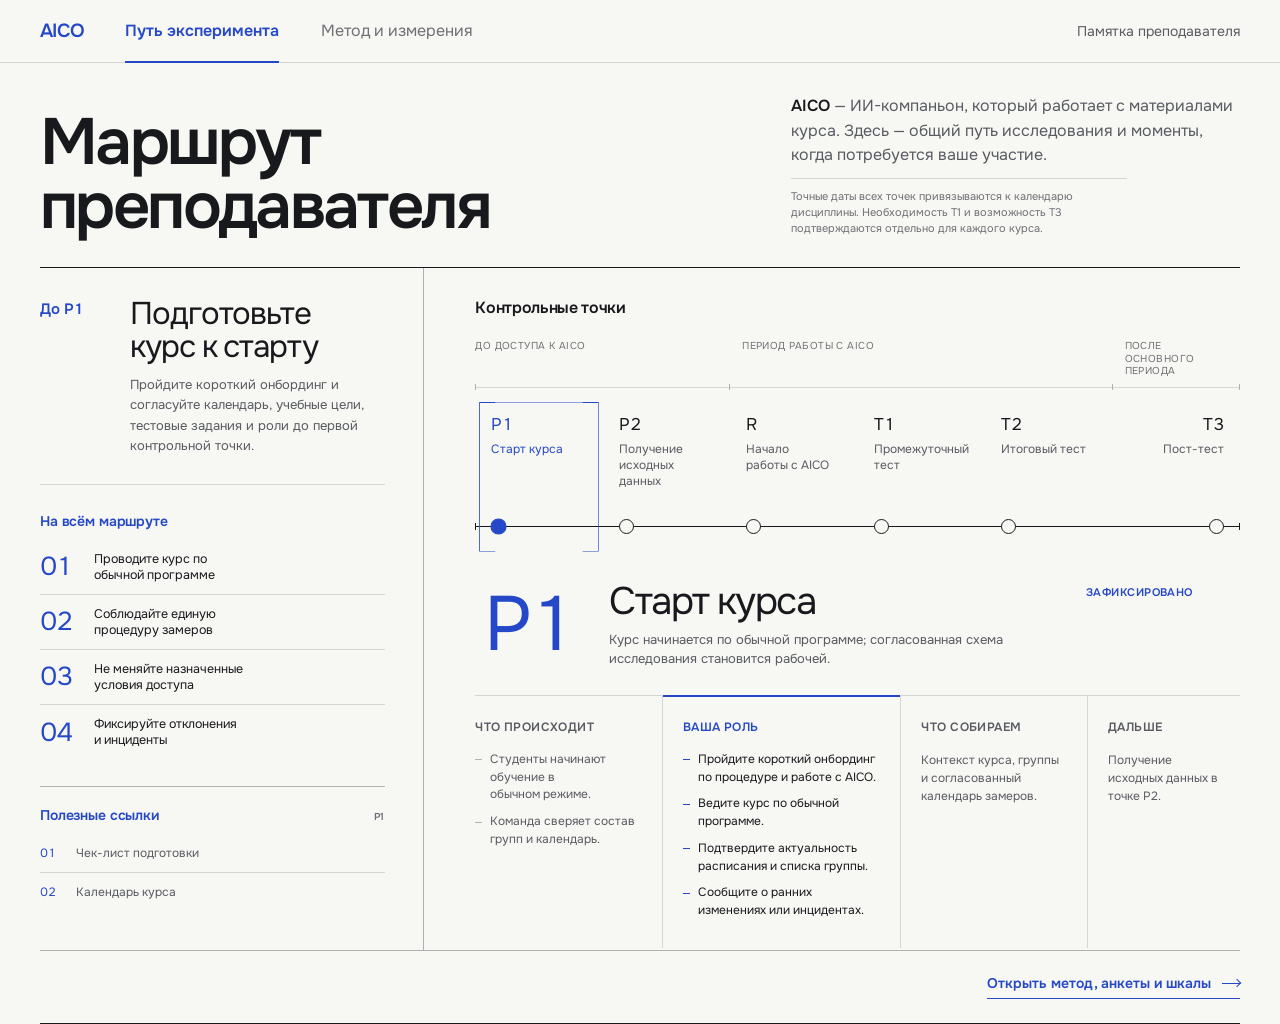
==== commit fcc3b6ed: "Publish site version 2" ====
--- a/index.html
+++ b/index.html
@@ -76,14 +76,15 @@
     .a-view-indicator{position:absolute;bottom:-1px;left:0;width:0;height:2px;background:var(--a-blue);transform:translate3d(0,0,0);transform-origin:left;transition:transform 260ms var(--a-ease);pointer-events:none}
     .a-view-hint{display:flex;align-items:center;color:var(--a-soft);font-size:14px}
     .a-route-hero,.a-method-hero{display:grid;grid-template-columns:minmax(0,1.35fr) minmax(280px,.65fr);gap:clamp(40px,8vw,132px);align-items:end;padding:clamp(38px,5vw,72px) 0 clamp(34px,4.5vw,64px)}
-    .a-route-hero{padding:clamp(26px,2.4vw,34px) 0 clamp(24px,2.2vw,30px)}
+    .a-route-hero{grid-template-columns:minmax(0,1.2fr) minmax(360px,.8fr);gap:clamp(40px,6vw,86px);padding:clamp(26px,2.4vw,34px) 0 clamp(24px,2.2vw,30px)}
     .a-title{max-width:none;margin:0;font-size:clamp(52px,5.1vw,78px);font-weight:600;letter-spacing:-.04em;line-height:.98;text-wrap:balance}
     .a-route-hero .a-title,.a-method-hero .a-title{view-transition-name:aico-view-title}
     .a-route-hero .a-hero-copy,.a-method-hero .a-method-intro{view-transition-name:aico-view-intro}
-    .a-hero-copy{display:grid;gap:18px;align-content:end;padding-bottom:4px}
+    .a-hero-copy{display:grid;gap:10px;align-content:end;padding-bottom:2px}
     .a-hero-copy p{max-width:48ch;margin:0;color:var(--a-soft);font-size:16px;line-height:1.55;text-wrap:pretty}
+    .a-hero-copy .a-hero-note{padding-top:10px;border-top:1px solid var(--a-line);color:var(--a-faint);font-size:11px;line-height:1.45}
     .a-hero-copy strong{color:var(--a-ink);font-weight:600}
-    .a-ledger{display:grid;grid-template-columns:minmax(300px,32%) minmax(0,68%);grid-template-rows:auto 1fr;border-block:1px solid var(--a-ink)}
+    .a-ledger{display:grid;grid-template-columns:minmax(300px,32%) minmax(0,68%);grid-template-rows:auto 1fr auto;border-block:1px solid var(--a-ink)}
     .a-contract{min-width:0;border-right:1px solid var(--a-line-strong)}
     .a-contract-inner{padding:30px clamp(24px,3vw,44px) 0 0}
     .a-preflight{display:grid;grid-template-columns:72px minmax(0,1fr);gap:18px;padding-bottom:28px;border-bottom:1px solid var(--a-line)}
@@ -119,21 +120,27 @@
     .a-mobile-phase,.a-stage-panel-home{display:none}
     .a-route-shell{--active:0;position:relative}
     .a-route-list{position:relative;display:grid;height:154px;grid-template-columns:repeat(6,minmax(0,1fr));margin:0;padding:0;list-style:none}
-    .a-route-line{position:absolute;z-index:0;right:calc(100% / 12);bottom:25px;left:calc(100% / 12);height:1px;background:var(--a-ink);transform-origin:left}
+    .a-route-line{position:absolute;z-index:0;right:0;bottom:25px;left:0;height:1px;background:var(--a-ink);transform-origin:left}
     .a-route-line::before,.a-route-line::after{position:absolute;top:-3px;width:1px;height:7px;background:var(--a-ink);content:""}
     .a-route-line::before{left:0}.a-route-line::after{right:0}
-    .a-route-stage{position:relative;z-index:2;min-width:0}
-    .a-stage-tab{position:relative;display:grid;width:100%;height:100%;grid-template-rows:minmax(0,1fr) 50px;align-items:stretch;padding:0 10px;border:0;background:transparent;text-align:left;cursor:pointer}
+    .a-route-stage{position:relative;z-index:2;min-width:0;overflow:visible}
+    .a-stage-tab{position:relative;display:grid;width:100%;height:100%;grid-template-rows:minmax(0,1fr) 50px;align-items:stretch;padding:0 16px;border:0;background:transparent;text-align:left;cursor:pointer}
+    .a-route-stage:first-child .a-stage-tab{transform:none;text-align:left}
+    .a-route-stage[data-stage-item="t3"] .a-stage-tab{width:100%;transform:none;text-align:right}
     .a-stage-label{display:block;align-self:start;min-width:0;padding-top:14px}
     .a-stage-code{display:block;margin-bottom:5px;color:var(--a-ink);font-size:17px;font-weight:500;font-variant-numeric:tabular-nums;transition:color 220ms ease,transform 220ms var(--a-ease)}
-    .a-stage-name{display:block;max-width:15ch;color:var(--a-soft);font-size:12px;line-height:1.32;text-wrap:balance;transition:color 220ms ease}
-    .a-stage-node-wrap{display:flex;height:50px;align-items:center;justify-content:center}
+    .a-stage-name{display:block;max-width:15ch;margin:0;color:var(--a-soft);font-size:12px;line-height:1.32;text-wrap:balance;transition:color 220ms ease}
+    .a-route-stage:first-child .a-stage-name{margin-left:0}
+    .a-route-stage[data-stage-item="t3"] .a-stage-name{margin-right:0}
+    .a-stage-node-wrap{display:flex;height:50px;align-items:center;justify-content:flex-start}
+    .a-route-stage:first-child .a-stage-node-wrap{justify-content:flex-start}
+    .a-route-stage[data-stage-item="t3"] .a-stage-node-wrap{justify-content:flex-end}
     .a-stage-node{display:block;width:15px;height:15px;border:1px solid var(--a-ink);border-radius:50%;background:var(--a-paper);transform-origin:center;transition:background 220ms ease,border-color 220ms ease,transform 220ms var(--a-ease)}
     .a-route-stage.is-active .a-stage-code,.a-route-stage.is-active .a-stage-name{color:var(--a-blue)}
     .a-route-stage.is-active .a-stage-node{border-color:var(--a-blue);background:var(--a-blue);transform:scale(1.08)}
-    .a-route-cursor{position:absolute;z-index:1;top:2px;left:0;width:calc(100% / 6);height:152px;pointer-events:none;transform:translate3d(calc(var(--active) * 100%),0,0);transition:transform var(--a-motion) var(--a-ease)}
+    .a-route-cursor{position:absolute;z-index:1;top:2px;left:calc(var(--active) * 16.6666667%);width:16.6666667%;height:152px;pointer-events:none;transition:left var(--a-motion) var(--a-ease)}
     .a-route-cursor::before{position:absolute;inset:2px 4px 0;border:1px solid var(--a-blue);content:"";clip-path:polygon(0 0,16px 0,16px 1px,calc(100% - 16px) 1px,calc(100% - 16px) 0,100% 0,100% 100%,calc(100% - 16px) 100%,calc(100% - 16px) calc(100% - 1px),16px calc(100% - 1px),16px 100%,0 100%)}
-    .a-route-pulse{position:absolute;z-index:7;top:125px;left:8.333%;width:8px;height:8px;margin-left:-4px;border-radius:50%;background:var(--a-blue);box-shadow:-9px 0 0 -2px rgba(37,72,201,.35);opacity:0;pointer-events:none}
+    .a-route-pulse{position:absolute;z-index:7;top:125px;left:0;width:8px;height:8px;margin-left:-4px;border-radius:50%;background:var(--a-blue);box-shadow:-9px 0 0 -2px rgba(37,72,201,.35);opacity:0;pointer-events:none}
     .a-stage-panel{position:relative;min-height:344px;view-transition-name:aico-stage-detail}
     .a-detail-head{display:grid;grid-template-columns:110px minmax(0,1fr) minmax(150px,.34fr);grid-template-areas:"code title meta" "code summary meta";column-gap:24px;row-gap:9px;align-items:start;padding:30px 0 26px}
     .a-detail-code{grid-area:code;align-self:center;justify-self:center;color:var(--a-blue);font-size:clamp(62px,6vw,90px);font-weight:400;font-variant-numeric:tabular-nums;letter-spacing:-.055em;line-height:.8}
@@ -154,8 +161,7 @@
     .a-detail-block.is-role .a-detail-list li{color:var(--a-ink)}
     .a-detail-block.is-role .a-detail-list li::before{background:var(--a-blue)}
     .a-detail-block>p{margin:0;color:var(--a-soft);font-size:12px;line-height:1.52;text-wrap:pretty}
-    .a-route-footer{display:flex;align-items:flex-start;justify-content:space-between;gap:32px;padding:24px 0 42px;border-bottom:1px solid var(--a-ink)}
-    .a-route-footer p{max-width:68ch;margin:0;color:var(--a-faint);font-size:12px;line-height:1.55}
+    .a-route-footer{display:flex;grid-column:1/-1;grid-row:3;align-items:center;justify-content:flex-end;padding:22px 0 24px;border-top:1px solid var(--a-line-strong)}
     .a-text-action{display:inline-flex;flex:none;gap:11px;align-items:center;padding:0 0 4px;border:0;border-bottom:1px solid currentColor;background:transparent;color:var(--a-blue);font-size:14px;font-weight:600;cursor:pointer}
     .a-arrow{position:relative;width:18px;height:8px;transition:transform 220ms var(--a-ease)}
     .a-arrow::before{position:absolute;top:4px;right:0;left:0;height:1px;background:currentColor;content:""}
@@ -192,6 +198,19 @@
     .a-inline-status{display:block;margin-top:6px;color:var(--a-blue);font-size:10px;font-weight:600;text-transform:uppercase;letter-spacing:.045em}
     .a-method-note p,.a-data-column p{max-width:64ch;margin:0 0 14px;color:var(--a-soft);font-size:13px;line-height:1.62;text-wrap:pretty}
     .a-method-note p:last-child,.a-data-column p:last-child{margin-bottom:0}
+    .a-design-list{border-top:1px solid var(--a-ink)}
+    .a-design-row{border-bottom:1px solid var(--a-line)}
+    .a-design-row summary{position:relative;display:grid;grid-template-columns:62px minmax(0,1fr) minmax(160px,.38fr);gap:24px;align-items:center;min-height:82px;padding:14px 38px 14px 0;list-style:none;cursor:pointer}
+    .a-design-row summary::-webkit-details-marker{display:none}
+    .a-design-code{color:var(--a-blue);font-size:32px;font-weight:500;font-variant-numeric:tabular-nums;letter-spacing:-.04em;line-height:1}
+    .a-design-title{font-size:19px;font-weight:600;letter-spacing:-.025em;line-height:1.2;text-wrap:balance}
+    .a-design-row .a-inline-status{align-self:center;margin:0}
+    .a-design-body{display:grid;grid-template-columns:62px minmax(0,1fr) minmax(230px,.62fr);gap:24px;padding:1px 38px 25px 0}
+    .a-design-description{grid-column:2;max-width:62ch;margin:0;color:var(--a-soft);font-size:13px;line-height:1.58;text-wrap:pretty}
+    .a-design-evidence{min-height:100%;padding-left:24px;border-left:1px solid var(--a-line)}
+    .a-design-evidence h4{margin:0 0 10px;color:var(--a-faint);font-size:10px;font-weight:600;text-transform:uppercase;letter-spacing:.045em}
+    .a-design-evidence p{max-width:62ch;margin:0;color:var(--a-soft);font-size:13px;line-height:1.58;text-wrap:pretty}
+    .a-design-evidence strong{color:var(--a-ink);font-weight:600}
     .a-measure-list{border-top:1px solid var(--a-ink)}
     .a-measure{border-bottom:1px solid var(--a-line)}
     .a-measure summary,.a-faq summary{position:relative;list-style:none;cursor:pointer}
@@ -217,7 +236,7 @@
     .a-faq{border-bottom:1px solid var(--a-line)}
     .a-faq summary{padding:18px 40px 18px 0;font-size:16px;font-weight:600;line-height:1.4;text-wrap:pretty}
     .a-faq .a-disclosure-body{display:block;max-width:76ch;padding:0 40px 22px 0}
-    .a-view-tab:focus-visible,.a-stage-tab:focus-visible,.a-text-action:focus-visible,.a-method-index a:focus-visible,.a-measure summary:focus-visible,.a-faq summary:focus-visible{outline:2px solid var(--a-blue);outline-offset:4px}
+    .a-view-tab:focus-visible,.a-stage-tab:focus-visible,.a-text-action:focus-visible,.a-method-index a:focus-visible,.a-design-row summary:focus-visible,.a-measure summary:focus-visible,.a-faq summary:focus-visible{outline:2px solid var(--a-blue);outline-offset:4px}
     ::view-transition-old(root),::view-transition-new(root){animation:none}
     ::view-transition-group(aico-view-title),::view-transition-group(aico-view-intro),::view-transition-group(aico-view-body){animation-duration:420ms;animation-timing-function:var(--a-ease)}
     ::view-transition-old(aico-view-title){animation:a-view-title-out 160ms ease both}
@@ -241,12 +260,13 @@
     }
     @media(max-width:1100px){
       .a-route-hero,.a-method-hero{grid-template-columns:1fr;gap:26px}
-      .a-hero-copy{grid-template-columns:minmax(0,1fr) auto;align-items:end}
-      .a-ledger{grid-template-columns:1fr;grid-template-rows:auto auto auto}
+      .a-hero-copy{grid-template-columns:minmax(0,1fr) minmax(260px,.58fr);gap:28px;align-items:start}
+      .a-ledger{grid-template-columns:1fr;grid-template-rows:auto auto auto auto}
       .a-contract{grid-column:1;grid-row:1;border-right:0;border-bottom:1px solid var(--a-line-strong)}
       .a-contract-inner{position:static;padding:28px 0}
       .a-workbench{grid-column:1;grid-row:2}
       .a-duty-panel{grid-column:1;grid-row:3;padding:0 0 28px;border-top:1px solid var(--a-line-strong);border-right:0}
+      .a-route-footer{grid-column:1;grid-row:4}
       .a-preflight{grid-template-columns:80px minmax(0,1fr);padding-bottom:24px}
       .a-preflight h2{max-width:none}
       .a-preflight p{max-width:62ch}
@@ -287,17 +307,17 @@
       .a-workbench-head{margin-bottom:16px}
       .a-phase-band{display:none}
       .a-mobile-phase{display:block;padding:18px 0 5px 46px;color:var(--a-faint);font-size:10px;line-height:1.3;text-transform:uppercase;letter-spacing:.045em}
-      .a-route-list{height:auto;grid-template-columns:1fr;padding:8px 0}
+      .a-route-list{display:grid;height:auto;grid-template-columns:1fr;justify-content:stretch;padding:8px 0}
       .a-route-list::before{position:absolute;top:61px;bottom:38px;left:17px;width:1px;background:var(--a-line-strong);content:""}
       .a-route-line,.a-route-cursor,.a-route-pulse{display:none}
-      .a-route-stage{min-height:64px}
-      .a-stage-tab{height:64px;grid-template-columns:36px minmax(0,1fr);grid-template-rows:1fr;gap:10px;align-items:center;padding:0 12px 0 0}
+      .a-route-stage{width:auto;min-height:64px;flex:none;overflow:visible}
+      .a-stage-tab,.a-route-stage:first-child .a-stage-tab,.a-route-stage[data-stage-item="t2"] .a-stage-tab,.a-route-stage[data-stage-item="t3"] .a-stage-tab{width:100%;height:64px;grid-template-columns:36px minmax(0,1fr);grid-template-rows:1fr;gap:10px;align-items:center;padding:0 12px 0 0;text-align:left;transform:none}
       .a-route-stage.is-active .a-stage-tab::before{position:absolute;z-index:0;inset:4px 0;border:1px solid var(--a-blue);content:"";clip-path:polygon(0 0,14px 0,14px 1px,calc(100% - 14px) 1px,calc(100% - 14px) 0,100% 0,100% 100%,calc(100% - 14px) 100%,calc(100% - 14px) calc(100% - 1px),14px calc(100% - 1px),14px 100%,0 100%)}
       .a-stage-tab>*{position:relative;z-index:1}
       .a-stage-label{display:grid;grid-column:2;grid-row:1;grid-template-columns:48px minmax(0,1fr);gap:8px;align-items:center;padding:0}
       .a-stage-code{margin:0;font-size:15px}
-      .a-stage-name{max-width:none;font-size:14px}
-      .a-stage-node-wrap{grid-column:1;grid-row:1;height:auto;justify-content:center}
+      .a-stage-name,.a-route-stage:first-child .a-stage-name,.a-route-stage[data-stage-item="t3"] .a-stage-name{max-width:none;margin:0;font-size:14px}
+      .a-stage-node-wrap,.a-route-stage:first-child .a-stage-node-wrap,.a-route-stage[data-stage-item="t3"] .a-stage-node-wrap{grid-column:1;grid-row:1;height:auto;justify-content:center;transform:none}
       .a-stage-node{width:13px;height:13px}
       .a-route-stage>.a-stage-panel{z-index:3;min-height:0;margin:10px 0 20px 36px;background:var(--a-paper)}
       .a-detail-head{grid-template-columns:72px minmax(0,1fr);grid-template-areas:"code title" ". summary" ". meta";column-gap:18px;row-gap:9px;padding:27px 0 23px}
@@ -309,7 +329,7 @@
       .a-detail-block+.a-detail-block{padding-left:18px}
       .a-detail-block:nth-child(odd){padding-left:0;border-left:0}
       .a-detail-block.is-role{order:-1}
-      .a-route-footer{display:grid;gap:22px}
+      .a-route-footer{justify-content:flex-start}
       .a-text-action{justify-self:start}
       .a-status-key{grid-template-columns:1fr}
       .a-status-key span:nth-child(even){padding-left:0;border-left:0}
@@ -318,6 +338,12 @@
       .a-method-pair,.a-data-grid,.a-scale-list{grid-template-columns:1fr}
       .a-method-note,.a-data-column,.a-scale{padding:20px 0;border-bottom:1px solid var(--a-line)}
       .a-method-note+.a-method-note,.a-data-column+.a-data-column,.a-scale:nth-child(even){padding-left:0;border-left:0}
+      .a-design-row summary{grid-template-columns:44px minmax(0,1fr);gap:7px 16px;min-height:76px;padding:13px 30px 13px 0}
+      .a-design-code{grid-row:1/3;font-size:27px}
+      .a-design-row .a-inline-status{grid-column:2}
+      .a-design-body{grid-template-columns:44px minmax(0,1fr);gap:14px 16px;padding:0 30px 20px 0}
+      .a-design-description,.a-design-evidence{grid-column:2}
+      .a-design-evidence{min-height:0;padding:15px 0 0;border-top:1px solid var(--a-line);border-left:0}
       .a-measure summary{grid-template-columns:52px minmax(0,1fr);gap:8px 12px;min-height:84px;padding-right:30px}
       .a-measure-status,.a-measure-time{grid-column:2}
       .a-measure-time{margin-top:-4px}
@@ -431,6 +457,7 @@
           <h1 class="a-title">Маршрут преподавателя</h1>
           <div class="a-hero-copy">
             <p><strong>AICO</strong> — ИИ-компаньон, который работает с материалами курса. Здесь — общий путь исследования и моменты, когда потребуется ваше участие.</p>
+            <p class="a-hero-note">Точные даты всех точек привязываются к календарю дисциплины. Необходимость T1 и возможность T3 подтверждаются отдельно для каждого курса.</p>
           </div>
         </header>
 
@@ -459,7 +486,7 @@
               <span class="a-phase">После основного периода</span>
             </div>
 
-            <div class="a-route-shell" id="route-shell" style="--active:0">
+            <div class="a-route-shell" id="route-shell" data-active="p1" style="--active:0">
               <ol class="a-route-list" id="route-list" role="tablist" aria-label="Шесть контрольных точек" aria-orientation="horizontal">
                 <li class="a-route-stage is-active" data-stage-item="p1">
                   <span class="a-mobile-phase">До доступа к AICO</span>
@@ -505,7 +532,7 @@
                   <div class="a-detail-code">P1</div>
                   <h3 class="a-detail-title">Старт курса</h3>
                   <p class="a-detail-summary">Курс начинается по обычной программе; согласованная схема исследования становится рабочей.</p>
-                  <div class="a-detail-meta"><span class="a-detail-status">Зафиксировано</span><span>На старте курса</span></div>
+                  <div class="a-detail-meta"><span class="a-detail-status">Зафиксировано</span></div>
                 </header>
                 <div class="a-detail-grid">
                   <section class="a-detail-block"><h4>Что происходит</h4><ul class="a-detail-list"><li>Студенты начинают обучение в обычном режиме.</li><li>Команда сверяет состав групп и календарь.</li></ul></section>
@@ -535,12 +562,11 @@
               </section>
             </div>
           </aside>
+
+          <div class="a-route-footer">
+            <button class="a-text-action" type="button" data-open-view="method">Открыть метод, анкеты и шкалы<span class="a-arrow" aria-hidden="true"></span></button>
+          </div>
         </section>
-
-        <div class="a-page a-route-footer">
-          <p>Точные даты всех точек привязываются к календарю дисциплины. T1 остаётся рабочим планом, а возможность T3 подтверждается отдельно для каждого курса.</p>
-          <button class="a-text-action" type="button" data-open-view="method">Открыть метод, анкеты и шкалы<span class="a-arrow" aria-hidden="true"></span></button>
-        </div>
       </section>
 
       <section id="view-method" role="tabpanel" aria-labelledby="view-tab-method" hidden>
@@ -549,7 +575,7 @@
           <div class="a-method-intro">
             <p>Основные правила сравнения, контрольные точки и источники данных. Конкретная схема и даты подтверждаются отдельно для каждого курса.</p>
             <div class="a-status-key" aria-label="Статусы элементов протокола">
-              <span>Зафиксировано — общее правило</span><span>По курсу — согласуется отдельно</span><span>Рабочий план — может измениться</span><span>Требует согласования — не финальное решение</span>
+              <span>Зафиксировано — общее правило</span><span>По курсу — согласуется отдельно</span>
             </div>
           </div>
         </header>
@@ -559,21 +585,53 @@
             <div class="a-method-index-inner">
               <h2>Содержание</h2>
               <ol>
-                <li><a href="#method-comparison" data-method-link><span>01</span><span>Как устроено сравнение</span></a></li>
-                <li><a href="#method-points" data-method-link><span>02</span><span>Контрольные точки</span></a></li>
-                <li><a href="#method-scales" data-method-link><span>03</span><span>Анкеты и шкалы</span></a></li>
-                <li><a href="#method-data" data-method-link><span>04</span><span>Данные и этика</span></a></li>
-                <li><a href="#method-faq" data-method-link><span>05</span><span>Частые вопросы</span></a></li>
+                <li><a href="#method-overview" data-method-link><span>01</span><span>Об эксперименте</span></a></li>
+                <li><a href="#method-comparison" data-method-link><span>02</span><span>Как устроено сравнение</span></a></li>
+                <li><a href="#method-designs" data-method-link><span>03</span><span>Типы дизайна</span></a></li>
+                <li><a href="#method-points" data-method-link><span>04</span><span>Контрольные точки</span></a></li>
+                <li><a href="#method-scales" data-method-link><span>05</span><span>Анкеты и шкалы</span></a></li>
+                <li><a href="#method-data" data-method-link><span>06</span><span>Данные и этика</span></a></li>
+                <li><a href="#method-faq" data-method-link><span>07</span><span>Частые вопросы</span></a></li>
               </ol>
             </div>
           </nav>
 
           <div class="a-method-content">
+            <section class="a-method-section" id="method-overview" data-motion>
+              <header class="a-section-head"><h2>Об эксперименте</h2><p>AICO — ИИ-компаньон, встроенный в конкретный университетский курс и работающий с его материалами. Исследование проверяет, улучшает ли предложение доступа к AICO самостоятельный результат обучения по сравнению с тем же курсом без доступа.</p></header>
+              <div class="a-method-pair">
+                <article class="a-method-note"><h3>Что именно оцениваем<span class="a-inline-status">Зафиксировано</span></h3><p>Оценивается доступ ко всему пакету AICO, доступному студенту на курсе: чату, объяснениям, самопроверке, кейсам и другим учебным функциям. Это не тест отдельной языковой модели или одного сценария использования.</p></article>
+                <article class="a-method-note"><h3>Главный результат<span class="a-inline-status">Зафиксировано</span></h3><p>Основной показатель — балл итогового предметного теста T2, выполненного без AICO и внешнего ИИ. Использование продукта, число сообщений и удовлетворённость помогают понять механизм и пользовательский опыт, но сами по себе не доказывают обучение.</p><p>Если проводится T3, он дополнительно проверяет сохранение знаний и перенос на новые задачи.</p></article>
+              </div>
+            </section>
+
             <section class="a-method-section" id="method-comparison" data-motion>
-              <header class="a-section-head"><h2>Как устроено сравнение</h2><p>Мы сравниваем студентов внутри одного официального курса. Назначенный доступ — основа анализа; частота использования помогает понять механизм, но не заменяет проверку знаний.</p></header>
+              <header class="a-section-head"><h2>Как устроено сравнение</h2><p>Внутри одного курса сравниваем две группы: с доступом к AICO и без него. Результат оцениваем по тестам, а данные об использовании помогают объяснить различия.</p></header>
               <div class="a-method-pair">
                 <article class="a-method-note"><h3>Основной сценарий<span class="a-inline-status">Зафиксировано, если рандомизация возможна</span></h3><p>Исследовательская команда случайно назначает доступ к AICO после получения исходных данных. Преподаватель не выбирает условие студента и не меняет назначение вручную.</p><p>Обе группы проходят один курс; плановое различие — предложение доступа к AICO. Активности внутри AICO не дают официальных баллов и не становятся условием допуска.</p></article>
-                <article class="a-method-note"><h3>Альтернатива<span class="a-inline-status">По курсу</span></h3><p>Если индивидуальное случайное назначение невозможно, заранее согласуется другой формат: назначение целых групп, сопоставимое сравнение без рандомизации или исследование внедрения.</p><p>От выбранной схемы зависит сила допустимых выводов — поэтому страница не обещает один формат для всех дисциплин.</p></article>
+                <article class="a-method-note"><h3>Альтернатива<span class="a-inline-status">По курсу</span></h3><p>Если индивидуальное случайное назначение невозможно, заранее согласуется другой формат: назначение целых групп, сопоставимое сравнение без рандомизации или исследование естественного внедрения.</p><p>От выбранной схемы зависит сила допустимых выводов — поэтому страница не обещает один формат для всех дисциплин.</p></article>
+              </div>
+            </section>
+
+            <section class="a-method-section" id="method-designs" data-motion>
+              <header class="a-section-head"><h2>Типы дизайна</h2><p>Схема выбирается отдельно для каждого курса. Чем надёжнее контролируются различия между условиями, тем сильнее вывод о влиянии доступа к AICO.</p></header>
+              <div class="a-design-list">
+                <details class="a-design-row" data-disclosure>
+                  <summary><span class="a-design-code">A</span><span class="a-design-title">Индивидуальный рандомизированный эксперимент</span><span class="a-inline-status">Основной стандарт</span><span class="a-disclosure-mark" aria-hidden="true"></span></summary>
+                  <div class="a-design-body"><p class="a-design-description">Доступ случайно назначается отдельным студентам внутри одного курса. Обе группы проходят одинаковую программу и тесты.</p><div class="a-design-evidence"><h4>Доказательная сила</h4><p><strong>Наиболее высокая.</strong> Позволяет оценить причинный ITT-эффект предложения доступа к AICO.</p></div></div>
+                </details>
+                <details class="a-design-row" data-disclosure>
+                  <summary><span class="a-design-code">B</span><span class="a-design-title">Кластерный рандомизированный эксперимент</span><span class="a-inline-status">По курсу</span><span class="a-disclosure-mark" aria-hidden="true"></span></summary>
+                  <div class="a-design-body"><p class="a-design-description">Случайно назначаются целые учебные группы. Требуются достаточное число независимых групп и кластерный анализ.</p><div class="a-design-evidence"><h4>Доказательная сила</h4><p><strong>Высокая при выполнении условий.</strong> Позволяет оценить причинный эффект назначения групп; при малом числе групп результат считается пилотным.</p></div></div>
+                </details>
+                <details class="a-design-row" data-disclosure>
+                  <summary><span class="a-design-code">C</span><span class="a-design-title">Контролируемый квазиэксперимент</span><span class="a-inline-status">По курсу</span><span class="a-disclosure-mark" aria-hidden="true"></span></summary>
+                  <div class="a-design-body"><p class="a-design-description">Готовая группа с AICO сравнивается с одновременной сопоставимой контрольной группой без случайного назначения. Учитываются входной уровень и наблюдаемые различия.</p><div class="a-design-evidence"><h4>Доказательная сила</h4><p><strong>Ограниченная.</strong> Результат совместим с эффектом AICO, но скрытые различия между группами нельзя полностью исключить.</p></div></div>
+                </details>
+                <details class="a-design-row" data-disclosure>
+                  <summary><span class="a-design-code">D</span><span class="a-design-title">Исследование естественного внедрения</span><span class="a-inline-status">По курсу</span><span class="a-disclosure-mark" aria-hidden="true"></span></summary>
+                  <div class="a-design-body"><p class="a-design-description">Участников наблюдают во времени без сопоставимой рандомизированной контрольной группы: собирают P2, T2/T3, результаты курса и логи AICO.</p><div class="a-design-evidence"><h4>Доказательная сила</h4><p><strong>Описательная.</strong> Показывает осуществимость, динамику и механизмы внедрения, но не доказывает причинный эффект AICO.</p></div></div>
+                </details>
               </div>
             </section>
 
@@ -581,23 +639,23 @@
               <header class="a-section-head"><h2>Контрольные точки</h2><p>Точки обозначают события, а не равные интервалы времени. Сроки зависят от календаря курса; T2 — главный итоговый замер.</p></header>
               <div class="a-measure-list">
                 <details class="a-measure" data-disclosure><summary><span class="a-measure-code">P1</span><span class="a-measure-title">Старт курса</span><span class="a-measure-status">Зафиксировано</span><span class="a-measure-time">На старте курса</span><span class="a-disclosure-mark" aria-hidden="true"></span></summary><div class="a-disclosure-body"><p>Фиксируются актуальные группы, календарь и контекст дисциплины. Курс начинается по обычной программе, без специального режима преподавания.</p><p><strong>Роль преподавателя:</strong> подтвердить расписание и сообщить об изменениях, способных повлиять на замеры.</p></div></details>
-                <details class="a-measure" data-disclosure><summary><span class="a-measure-code">P2</span><span class="a-measure-title">Получение исходных данных</span><span class="a-measure-status">Зафиксировано · по курсу</span><span class="a-measure-time">До доступа к AICO</span><span class="a-disclosure-mark" aria-hidden="true"></span></summary><div class="a-disclosure-body"><p>Соединяются доступные показатели вуза, входной предметный тест и исходные опросы. Фактический набор зависит от возможностей площадки.</p><p><strong>Важно:</strong> P2 помогает точнее сравнить группы, но сам по себе не доказывает, что они «одинаковы».</p></div></details>
-                <details class="a-measure" data-disclosure><summary><span class="a-measure-code">R</span><span class="a-measure-title">Начало работы с AICO</span><span class="a-measure-status">Зафиксировано для рандомизированной схемы</span><span class="a-measure-time">После P2</span><span class="a-disclosure-mark" aria-hidden="true"></span></summary><div class="a-disclosure-body"><p>Команда замораживает список участников, назначает условия и выдаёт права. В начале проверяются доступ, идентификаторы и поступление логов.</p><p><strong>Роль преподавателя:</strong> использовать единый текст коммуникации и не менять назначенный доступ.</p></div></details>
-                <details class="a-measure" data-disclosure><summary><span class="a-measure-code">T1</span><span class="a-measure-title">Промежуточный тест</span><span class="a-measure-status">Рабочий план</span><span class="a-measure-time">Ориентир: через 3–4 недели</span><span class="a-disclosure-mark" aria-hidden="true"></span></summary><div class="a-disclosure-body"><p>Короткий предметный тест и небольшой опрос дают ранний сигнал о ходе обучения, нагрузке, внешнем ИИ и технических проблемах.</p><p>T1 не считается вторым главным результатом. Форма, инструкция и точный срок подтверждаются для курса.</p></div></details>
-                <details class="a-measure" data-disclosure open><summary><span class="a-measure-code">T2</span><span class="a-measure-title">Итоговый тест</span><span class="a-measure-status">Главный замер · зафиксировано</span><span class="a-measure-time">В конце основного периода</span><span class="a-disclosure-mark" aria-hidden="true"></span></summary><div class="a-disclosure-body"><p>Одинаковый предметный тест выполняется без AICO и внешнего ИИ, в одинаковых условиях и по единой рубрике. Балл T2 — главный показатель самостоятельного результата.</p><p><strong>По курсу:</strong> дата и содержание согласуются с календарём и учебными целями дисциплины.</p></div></details>
-                <details class="a-measure" data-disclosure><summary><span class="a-measure-code">T3</span><span class="a-measure-title">Пост-тест</span><span class="a-measure-status">Рабочий план · по курсу</span><span class="a-measure-time">Окно: через 2–6 недель</span><span class="a-disclosure-mark" aria-hidden="true"></span></summary><div class="a-disclosure-body"><p>Параллельный тест проверяет сохранение знаний, а новая задача — перенос в незнакомую ситуацию. Целевой ориентир — четыре недели после T2.</p><p>T3 проводится только там, где можно обеспечить одинаковую контролируемую процедуру. Возможность и дата подтверждаются отдельно.</p></div></details>
+                <details class="a-measure" data-disclosure><summary><span class="a-measure-code">P2</span><span class="a-measure-title">Получение исходных данных</span><span class="a-measure-status">Определяется<br>отдельно&nbsp;на&nbsp;курс</span><span class="a-measure-time">До доступа к AICO</span><span class="a-disclosure-mark" aria-hidden="true"></span></summary><div class="a-disclosure-body"><p>Соединяются доступные показатели вуза, входной предметный тест и исходные опросы. Фактический набор зависит от возможностей площадки.</p><p><strong>Важно:</strong> P2 помогает точнее сравнить группы, но сам по себе не доказывает, что они «одинаковы».</p></div></details>
+                <details class="a-measure" data-disclosure><summary><span class="a-measure-code">R</span><span class="a-measure-title">Начало работы с AICO</span><span class="a-measure-status">Зафиксировано</span><span class="a-measure-time">После P2</span><span class="a-disclosure-mark" aria-hidden="true"></span></summary><div class="a-disclosure-body"><p>Команда замораживает список участников, назначает условия и выдаёт права. В начале проверяются доступ, идентификаторы и поступление логов.</p><p><strong>Роль преподавателя:</strong> использовать единый текст коммуникации и не менять назначенный доступ.</p></div></details>
+                <details class="a-measure" data-disclosure><summary><span class="a-measure-code">T1</span><span class="a-measure-title">Промежуточный тест</span><span class="a-measure-status">Определяется<br>отдельно&nbsp;на&nbsp;курс</span><span class="a-measure-time">Ориентир: через 3–4 недели</span><span class="a-disclosure-mark" aria-hidden="true"></span></summary><div class="a-disclosure-body"><p>Короткий предметный тест и небольшой опрос дают ранний сигнал о ходе обучения, нагрузке, внешнем ИИ и технических проблемах.</p><p>T1 не считается вторым главным результатом. Форма, инструкция и точный срок подтверждаются для курса.</p></div></details>
+                <details class="a-measure" data-disclosure open><summary><span class="a-measure-code">T2</span><span class="a-measure-title">Итоговый тест</span><span class="a-measure-status">Зафиксировано</span><span class="a-measure-time">В конце основного периода</span><span class="a-disclosure-mark" aria-hidden="true"></span></summary><div class="a-disclosure-body"><p>Одинаковый предметный тест выполняется без AICO и внешнего ИИ, в одинаковых условиях и по единой рубрике. Балл T2 — главный показатель самостоятельного результата.</p><p><strong>По курсу:</strong> дата и содержание согласуются с календарём и учебными целями дисциплины.</p></div></details>
+                <details class="a-measure" data-disclosure><summary><span class="a-measure-code">T3</span><span class="a-measure-title">Пост-тест</span><span class="a-measure-status">Определяется<br>отдельно&nbsp;на&nbsp;курс</span><span class="a-measure-time">Окно: через 2–6 недель</span><span class="a-disclosure-mark" aria-hidden="true"></span></summary><div class="a-disclosure-body"><p>Параллельный тест проверяет сохранение знаний, а новая задача — перенос в незнакомую ситуацию. Целевой ориентир — четыре недели после T2.</p><p>T3 проводится только там, где можно обеспечить одинаковую контролируемую процедуру. Возможность и дата подтверждаются отдельно.</p></div></details>
               </div>
             </section>
 
             <section class="a-method-section" id="method-scales" data-motion>
               <header class="a-section-head"><h2>Анкеты и шкалы</h2><p>Шкалы отвечают на разные вопросы и анализируются отдельно. Единый «балл эффективности AICO» из них автоматически не создаётся.</p></header>
               <div class="a-scale-list">
-                <article class="a-scale"><h3>Академическая мотивация</h3><span class="a-inline-status">Подтверждено к сбору</span><p>В контур включена Шкала академической мотивации. Точная версия, длина и точки повторного измерения пока остаются рабочим планом.</p></article>
-                <article class="a-scale"><h3>Саморегуляция</h3><span class="a-inline-status">Подтверждено в контуре</span><p>Изучаются постановка целей, управление временем, стратегии выполнения заданий и самооценка. Конкретный инструмент уточняется.</p></article>
+                <article class="a-scale"><h3>Академическая мотивация</h3><span class="a-inline-status">Зафиксировано</span><p>В контур включена Шкала академической мотивации. Точная версия, длина и точки повторного измерения уточняются для курса.</p></article>
+                <article class="a-scale"><h3>Саморегуляция</h3><span class="a-inline-status">Зафиксировано</span><p>Изучаются постановка целей, управление временем, стратегии выполнения заданий и самооценка. Конкретный инструмент уточняется.</p></article>
                 <article class="a-scale"><h3>Внешний ИИ</h3><span class="a-inline-status">Зафиксировано</span><p>Использование других ИИ-сервисов измеряется в обеих группах и не исключает студента из основного анализа. Частота микроопроса ещё может измениться.</p></article>
-                <article class="a-scale"><h3>Когнитивная нагрузка</h3><span class="a-inline-status">Рабочий план</span><p>После отдельных задач могут задаваться короткие вопросы об усилии, сложности, фрустрации и уверенности.</p></article>
-                <article class="a-scale"><h3>Пользовательский опыт</h3><span class="a-inline-status">Подтверждено к сбору</span><p>Опросы помогают понять полезность, понятность, доверие, а также технические и содержательные проблемы.</p></article>
-                <article class="a-scale"><h3>Интервью</h3><span class="a-inline-status">По курсу и выборке</span><p>В интервью могут участвовать студенты с разными сценариями использования и преподаватели. Объём определяется после реестра курсов.</p></article>
+                <article class="a-scale"><h3>Когнитивная нагрузка</h3><span class="a-inline-status">Зафиксировано</span><p>После отдельных задач могут задаваться короткие вопросы об усилии, сложности, фрустрации и уверенности.</p></article>
+                <article class="a-scale"><h3>Пользовательский опыт</h3><span class="a-inline-status">Зафиксировано</span><p>Опросы помогают понять полезность, понятность, доверие, а также технические и содержательные проблемы.</p></article>
+                <article class="a-scale"><h3>Интервью</h3><span class="a-inline-status">Согласование</span><p>В интервью могут участвовать студенты с разными сценариями использования и преподаватели. Объём определяется после реестра курсов.</p></article>
               </div>
             </section>
 
@@ -632,11 +690,11 @@
     (()=>{
       const stages=[
         {id:"p1",code:"P1",title:"Старт курса",status:"Зафиксировано",time:"На старте курса",summary:"Курс начинается по обычной программе; согласованная схема исследования становится рабочей.",context:["Студенты начинают обучение в обычном режиме.","Команда сверяет состав групп и календарь."],role:["Пройдите короткий онбординг по процедуре и работе с AICO.","Ведите курс по обычной программе.","Подтвердите актуальность расписания и списка группы.","Сообщите о ранних изменениях или инцидентах."],data:"Контекст курса, группы и согласованный календарь замеров.",next:"Получение исходных данных в точке P2.",resources:["Чек-лист подготовки","Календарь курса"]},
-        {id:"p2",code:"P2",title:"Получение исходных данных",status:"Зафиксировано · по курсу",time:"До доступа к AICO",summary:"Исходный уровень и контекст фиксируются до начала работы студентов с AICO.",context:["Студенты проходят входной предметный тест и исходные опросы.","Команда связывает доступные показатели вуза."],role:["Выделите общий слот и дайте всем одинаковую инструкцию.","Следуйте согласованной процедуре входного теста.","Зафиксируйте отклонения от плана."],data:"Входной тест, исходные опросы и доступные показатели вуза.",next:"Команда замораживает список и назначает доступ.",resources:["Инструкция входного замера","Шаблон списка группы"]},
-        {id:"r",code:"R",title:"Начало работы с AICO",status:"Зафиксировано для рандомизированной схемы",time:"После P2",summary:"Исследовательская команда назначает условия, выдаёт права и проверяет технический запуск.",context:["Студенты получают сообщение о своём условии.","Участники с доступом знакомятся с AICO; остальные учатся как обычно."],role:["Используйте единый текст коммуникации.","Не меняйте назначенный доступ вручную.","Сохраняйте одинаковые учебные требования для всех."],data:"Назначенное условие, права доступа и технические логи запуска.",next:"Основной период курса и, если подтверждён, T1.",resources:["Памятка по запуску AICO","Текст для участников"]},
-        {id:"t1",code:"T1",title:"Промежуточный тест",status:"Рабочий план",time:"Ориентир: через 3–4 недели",summary:"Короткий срез даёт ранний сигнал о ходе обучения и условиях проведения.",context:["Студенты выполняют короткий предметный тест.","Небольшой опрос уточняет нагрузку, внешний ИИ и проблемы."],role:["Проведите замер в общем слоте по согласованной инструкции.","Обеспечьте одинаковые условия.","Сообщите о технических и организационных отклонениях."],data:"Результат теста, нагрузка, контекст и технические проблемы.",next:"Продолжение курса и подготовка главного итогового замера.",resources:["Инструкция промежуточного замера","Журнал отклонений"]},
-        {id:"t2",code:"T2",title:"Итоговый тест",status:"Главный замер · зафиксировано",time:"В конце основного периода",summary:"Главный тест проверяет самостоятельное понимание и применение материала.",context:["Студенты выполняют одинаковый предметный тест без AICO и внешнего ИИ.","После теста заполняют итоговые опросы."],role:["Обеспечьте одинаковые условия и единую инструкцию.","Контролируйте самостоятельное выполнение без ИИ.","Передайте результаты в согласованном формате."],data:"Балл T2 — главный результат; также итоговые опросы и контекст.",next:"T3, если его можно провести по единой процедуре.",resources:["Инструкция итогового теста","Шаблон передачи результатов"]},
-        {id:"t3",code:"T3",title:"Пост-тест",status:"Рабочий план · по курсу",time:"Окно: через 2–6 недель",summary:"Отсроченная проверка оценивает сохранение знаний и перенос в новую ситуацию.",context:["Студенты проходят параллельный тест без ИИ.","Новая задача проверяет перенос знаний."],role:["Заранее зарезервируйте общий слот.","Проведите проверку по единой процедуре без ИИ.","Зафиксируйте отклонения, если они возникли."],data:"Сохранение знаний, перенос и несколько завершающих вопросов.",next:"Сбор данных завершён; команда переходит к анализу.",resources:["Инструкция пост-теста","Завершающий чек-лист"]}
+        {id:"p2",code:"P2",title:"Получение исходных данных",status:"Определяется отдельно&nbsp;на&nbsp;курс",time:"До доступа к AICO",summary:"Исходный уровень и контекст фиксируются до начала работы студентов с AICO.",context:["Студенты проходят входной предметный тест и исходные опросы.","Команда связывает доступные показатели вуза."],role:["Выделите общий слот и дайте всем одинаковую инструкцию.","Следуйте согласованной процедуре входного теста.","Зафиксируйте отклонения от плана."],data:"Входной тест, исходные опросы и доступные показатели вуза.",next:"Команда замораживает список и назначает доступ.",resources:["Инструкция входного замера","Шаблон списка группы"]},
+        {id:"r",code:"R",title:"Начало работы с AICO",status:"Зафиксировано",time:"После P2",summary:"Исследовательская команда назначает условия, выдаёт права и проверяет технический запуск.",context:["Студенты получают сообщение о своём условии.","Участники с доступом знакомятся с AICO; остальные учатся как обычно."],role:["Используйте единый текст коммуникации.","Не меняйте назначенный доступ вручную.","Сохраняйте одинаковые учебные требования для всех."],data:"Назначенное условие, права доступа и технические логи запуска.",next:"Основной период курса и, если подтверждён, T1.",resources:["Памятка по запуску AICO","Текст для участников"]},
+        {id:"t1",code:"T1",title:"Промежуточный тест",status:"Определяется отдельно&nbsp;на&nbsp;курс",time:"Ориентир: через 3–4 недели",summary:"Короткий срез даёт ранний сигнал о ходе обучения и условиях проведения.",context:["Студенты выполняют короткий предметный тест.","Небольшой опрос уточняет нагрузку, внешний ИИ и проблемы."],role:["Проведите замер в общем слоте по согласованной инструкции.","Обеспечьте одинаковые условия.","Сообщите о технических и организационных отклонениях."],data:"Результат теста, нагрузка, контекст и технические проблемы.",next:"Продолжение курса и подготовка главного итогового замера.",resources:["Инструкция промежуточного замера","Журнал отклонений"]},
+        {id:"t2",code:"T2",title:"Итоговый тест",status:"Зафиксировано",time:"В конце основного периода",summary:"Главный тест проверяет самостоятельное понимание и применение материала.",context:["Студенты выполняют одинаковый предметный тест без AICO и внешнего ИИ.","После теста заполняют итоговые опросы."],role:["Обеспечьте одинаковые условия и единую инструкцию.","Контролируйте самостоятельное выполнение без ИИ.","Передайте результаты в согласованном формате."],data:"Балл T2 — главный результат; также итоговые опросы и контекст.",next:"T3, если его можно провести по единой процедуре.",resources:["Инструкция итогового теста","Шаблон передачи результатов"]},
+        {id:"t3",code:"T3",title:"Пост-тест",status:"Определяется отдельно&nbsp;на&nbsp;курс",time:"Окно: через 2–6 недель",summary:"Отсроченная проверка оценивает сохранение знаний и перенос в новую ситуацию.",context:["Студенты проходят параллельный тест без ИИ.","Новая задача проверяет перенос знаний."],role:["Заранее зарезервируйте общий слот.","Проведите проверку по единой процедуре без ИИ.","Зафиксируйте отклонения, если они возникли."],data:"Сохранение знаний, перенос и несколько завершающих вопросов.",next:"Сбор данных завершён; команда переходит к анализу.",resources:["Инструкция пост-теста","Завершающий чек-лист"]}
       ];
 
       const app=document.getElementById("aico-app");
@@ -662,7 +720,7 @@
 
       const listMarkup=items=>`<ul class="a-detail-list">${items.map(item=>`<li>${item}</li>`).join("")}</ul>`;
       const resourceMarkup=items=>items.map((item,index)=>`<li class="a-resource-item"><span class="a-resource-index">${String(index+1).padStart(2,"0")}</span><span>${item}</span></li>`).join("");
-      const panelMarkup=stage=>`<header class="a-detail-head"><div class="a-detail-code">${stage.code}</div><h3 class="a-detail-title">${stage.title}</h3><p class="a-detail-summary">${stage.summary}</p><div class="a-detail-meta"><span class="a-detail-status">${stage.status}</span><span>${stage.time}</span></div></header><div class="a-detail-grid"><section class="a-detail-block"><h4>Что происходит</h4>${listMarkup(stage.context)}</section><section class="a-detail-block is-role"><h4>Ваша роль</h4>${listMarkup(stage.role)}</section><section class="a-detail-block"><h4>Что собираем</h4><p>${stage.data}</p></section><section class="a-detail-block"><h4>Дальше</h4><p>${stage.next}</p></section></div>`;
+      const panelMarkup=stage=>`<header class="a-detail-head"><div class="a-detail-code">${stage.code}</div><h3 class="a-detail-title">${stage.title}</h3><p class="a-detail-summary">${stage.summary}</p><div class="a-detail-meta"><span class="a-detail-status">${stage.status}</span></div></header><div class="a-detail-grid"><section class="a-detail-block"><h4>Что происходит</h4>${listMarkup(stage.context)}</section><section class="a-detail-block is-role"><h4>Ваша роль</h4>${listMarkup(stage.role)}</section><section class="a-detail-block"><h4>Что собираем</h4><p>${stage.data}</p></section><section class="a-detail-block"><h4>Дальше</h4><p>${stage.next}</p></section></div>`;
 
       function updateViewIndicator(){
         const selected=viewTabs.find(tab=>tab.getAttribute("aria-selected")==="true");
@@ -688,8 +746,8 @@
 
       function runRouteSignal(fromIndex,toIndex){
         if(reduce.matches||vertical.matches||fromIndex===toIndex)return;
-        const from=((fromIndex+.5)/stages.length)*100;
-        const to=((toIndex+.5)/stages.length)*100;
+        const from=(fromIndex/(stages.length-1))*100;
+        const to=(toIndex/(stages.length-1))*100;
         routePulse.getAnimations().forEach(animation=>animation.cancel());
         routePulse.animate([
           {left:`${from}%`,opacity:0,transform:"scale(.35)"},
@@ -732,6 +790,7 @@
         const commit=()=>{
           activeStage=id;
           routeShell.style.setProperty("--active",index);
+          routeShell.dataset.active=id;
           stagePanel.style.setProperty("--active",index);
           placeStagePanel(index);
           stageTabs.forEach((tab,tabIndex)=>{
@@ -820,7 +879,7 @@
       document.querySelectorAll("[data-open-view]").forEach(button=>button.addEventListener("click",()=>switchView(button.dataset.openView)));
       document.querySelectorAll("[data-method-link]").forEach(link=>link.addEventListener("click",()=>switchView("method",{updateHash:false,animate:false})));
       document.querySelectorAll("[data-disclosure]").forEach(details=>details.addEventListener("toggle",()=>{
-        if(details.open&&!reduce.matches)details.querySelector(".a-disclosure-body")?.animate([{opacity:0,transform:"translateY(-5px)",clipPath:"inset(0 0 30% 0)"},{opacity:1,transform:"none",clipPath:"inset(0)"}],{duration:260,easing:"cubic-bezier(.2,.75,.25,1)"});
+        if(details.open&&!reduce.matches)details.querySelector(".a-disclosure-body, .a-design-body")?.animate([{opacity:0,transform:"translateY(-5px)",clipPath:"inset(0 0 30% 0)"},{opacity:1,transform:"none",clipPath:"inset(0)"}],{duration:260,easing:"cubic-bezier(.2,.75,.25,1)"});
       }));
 
       const sections=[...document.querySelectorAll(".a-method-section")];
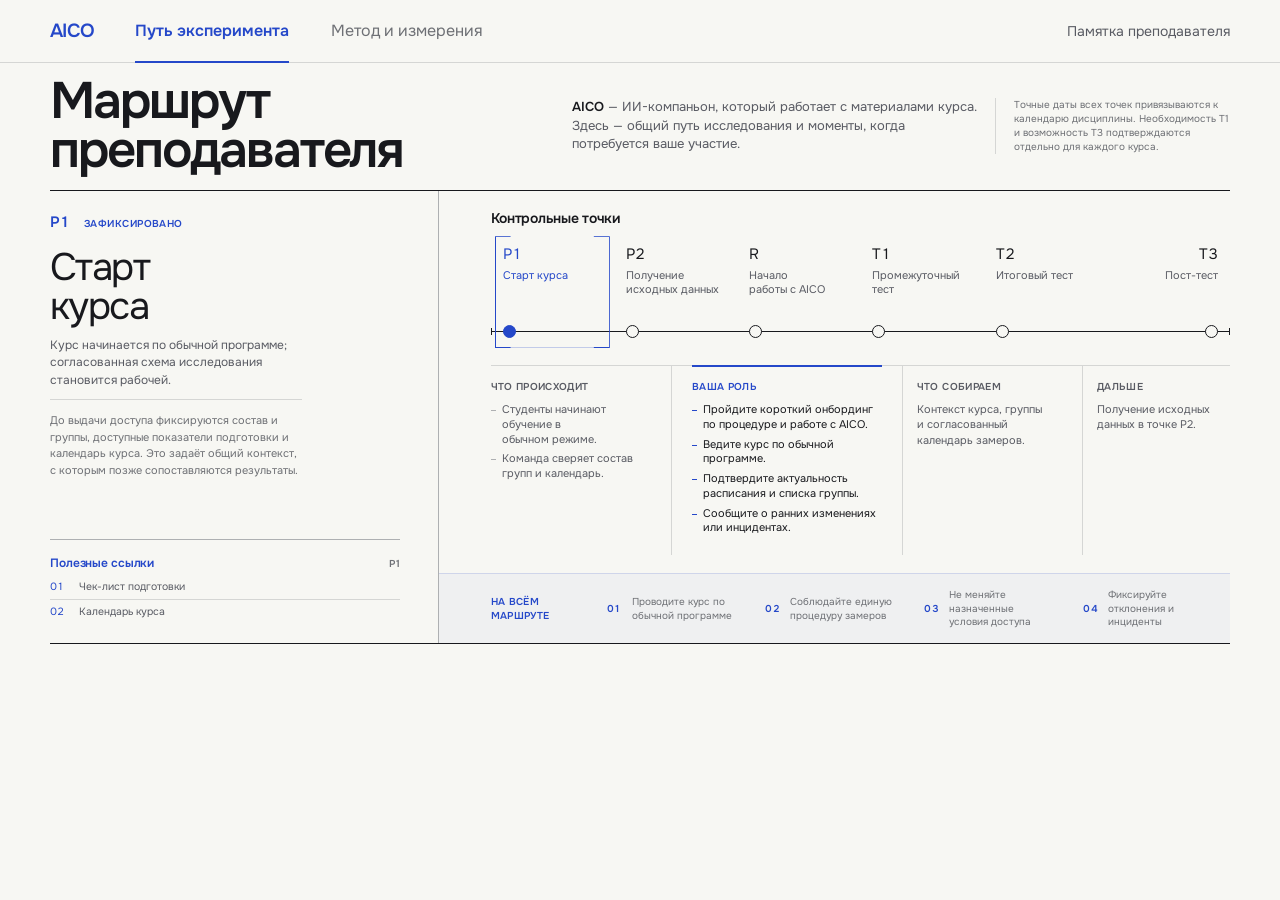
==== commit 1913b694: "Publish updated teacher journey" ====
--- a/index.html
+++ b/index.html
@@ -49,8 +49,9 @@
       --a-line:#d5d6d4;
       --a-line-strong:#aeb0b2;
       --a-blue:#2548c9;
+      --a-blue-wash:rgba(37,72,201,.035);
       --a-blue-dark:#1739ad;
-      --a-max:1440px;
+      --a-max:1180px;
       --a-fast:140ms;
       --a-motion:260ms;
       --a-ease:cubic-bezier(.2,.75,.25,1);
@@ -110,14 +111,7 @@
     .a-workbench{grid-column:2;grid-row:1/3;min-width:0;padding:28px 0 0 clamp(28px,4vw,62px)}
     .a-workbench-head{display:flex;align-items:baseline;justify-content:space-between;gap:24px;margin-bottom:20px}
     .a-workbench-head h2{margin:0;font-size:16px;font-weight:600;letter-spacing:-.02em}
-    .a-phase-band{display:grid;grid-template-columns:repeat(6,minmax(0,1fr));margin-bottom:10px;color:var(--a-faint);font-size:10px;line-height:1.25;text-transform:uppercase;letter-spacing:.045em}
-    .a-phase{position:relative;padding:0 12px 9px 0;border-bottom:1px solid var(--a-line)}
-    .a-phase::after{position:absolute;right:0;bottom:-3px;width:1px;height:6px;background:var(--a-line-strong);content:""}
-    .a-phase:first-child::before{position:absolute;bottom:-3px;left:0;width:1px;height:6px;background:var(--a-line-strong);content:""}
-    .a-phase:nth-child(1){grid-column:1/3}
-    .a-phase:nth-child(2){grid-column:3/6;padding-left:12px}
-    .a-phase:nth-child(3){grid-column:6/7;padding-left:12px}
-    .a-mobile-phase,.a-stage-panel-home{display:none}
+    .a-stage-panel-home{display:none}
     .a-route-shell{--active:0;position:relative}
     .a-route-list{position:relative;display:grid;height:154px;grid-template-columns:repeat(6,minmax(0,1fr));margin:0;padding:0;list-style:none}
     .a-route-line{position:absolute;z-index:0;right:0;bottom:25px;left:0;height:1px;background:var(--a-ink);transform-origin:left}
@@ -128,25 +122,25 @@
     .a-route-stage:first-child .a-stage-tab{transform:none;text-align:left}
     .a-route-stage[data-stage-item="t3"] .a-stage-tab{width:100%;transform:none;text-align:right}
     .a-stage-label{display:block;align-self:start;min-width:0;padding-top:14px}
-    .a-stage-code{display:block;margin-bottom:5px;color:var(--a-ink);font-size:17px;font-weight:500;font-variant-numeric:tabular-nums;transition:color 220ms ease,transform 220ms var(--a-ease)}
+    .a-stage-code{display:block;margin-bottom:5px;color:var(--a-ink);font-size:17px;font-weight:500;font-variant-numeric:tabular-nums;transition:color 320ms ease}
     .a-stage-name{display:block;max-width:15ch;margin:0;color:var(--a-soft);font-size:12px;line-height:1.32;text-wrap:balance;transition:color 220ms ease}
     .a-route-stage:first-child .a-stage-name{margin-left:0}
     .a-route-stage[data-stage-item="t3"] .a-stage-name{margin-right:0}
     .a-stage-node-wrap{display:flex;height:50px;align-items:center;justify-content:flex-start}
     .a-route-stage:first-child .a-stage-node-wrap{justify-content:flex-start}
     .a-route-stage[data-stage-item="t3"] .a-stage-node-wrap{justify-content:flex-end}
-    .a-stage-node{display:block;width:15px;height:15px;border:1px solid var(--a-ink);border-radius:50%;background:var(--a-paper);transform-origin:center;transition:background 220ms ease,border-color 220ms ease,transform 220ms var(--a-ease)}
+    .a-stage-node{display:block;width:15px;height:15px;border:1px solid var(--a-ink);border-radius:50%;background:var(--a-paper);transition:background 320ms ease,border-color 320ms ease}
     .a-route-stage.is-active .a-stage-code,.a-route-stage.is-active .a-stage-name{color:var(--a-blue)}
-    .a-route-stage.is-active .a-stage-node{border-color:var(--a-blue);background:var(--a-blue);transform:scale(1.08)}
-    .a-route-cursor{position:absolute;z-index:1;top:2px;left:calc(var(--active) * 16.6666667%);width:16.6666667%;height:152px;pointer-events:none;transition:left var(--a-motion) var(--a-ease)}
+    .a-route-stage.is-active .a-stage-node{border-color:var(--a-blue);background:var(--a-blue)}
+    .a-route-cursor{position:absolute;z-index:1;top:2px;left:calc(var(--active) * 16.6666667%);width:16.6666667%;height:152px;pointer-events:none}
     .a-route-cursor::before{position:absolute;inset:2px 4px 0;border:1px solid var(--a-blue);content:"";clip-path:polygon(0 0,16px 0,16px 1px,calc(100% - 16px) 1px,calc(100% - 16px) 0,100% 0,100% 100%,calc(100% - 16px) 100%,calc(100% - 16px) calc(100% - 1px),16px calc(100% - 1px),16px 100%,0 100%)}
-    .a-route-pulse{position:absolute;z-index:7;top:125px;left:0;width:8px;height:8px;margin-left:-4px;border-radius:50%;background:var(--a-blue);box-shadow:-9px 0 0 -2px rgba(37,72,201,.35);opacity:0;pointer-events:none}
-    .a-stage-panel{position:relative;min-height:344px;view-transition-name:aico-stage-detail}
-    .a-detail-head{display:grid;grid-template-columns:110px minmax(0,1fr) minmax(150px,.34fr);grid-template-areas:"code title meta" "code summary meta";column-gap:24px;row-gap:9px;align-items:start;padding:30px 0 26px}
-    .a-detail-code{grid-area:code;align-self:center;justify-self:center;color:var(--a-blue);font-size:clamp(62px,6vw,90px);font-weight:400;font-variant-numeric:tabular-nums;letter-spacing:-.055em;line-height:.8}
-    .a-detail-title{grid-area:title;margin:0;font-size:clamp(30px,3vw,46px);font-weight:500;letter-spacing:-.04em;line-height:1.02;text-wrap:balance}
+    .a-stage-panel{position:relative;min-height:344px;margin-top:20px;border-top:1px solid var(--a-line);view-transition-name:aico-stage-detail}
+    .a-stage-panel::before{position:absolute;top:-1px;left:calc(var(--active) * 16.6666667% + 4px);width:calc(16.6666667% - 8px);height:2px;background:var(--a-blue);content:"";transition:left var(--a-motion) var(--a-ease)}
+    .a-detail-head{display:grid;grid-template-columns:minmax(0,1fr) auto;grid-template-areas:"title meta" "summary meta" "explanation meta";column-gap:32px;row-gap:10px;align-items:start;padding:26px 16px 26px}
+    .a-detail-title{grid-area:title;margin:0;font-size:clamp(38px,3.4vw,52px);font-weight:500;letter-spacing:-.04em;line-height:1.02;text-wrap:balance}
     .a-detail-summary{grid-area:summary;max-width:58ch;margin:0;color:var(--a-soft);font-size:13px;line-height:1.5;text-wrap:pretty}
-    .a-detail-meta{grid-area:meta;display:grid;gap:7px;justify-items:start;padding-top:3px;color:var(--a-faint);font-size:11px;line-height:1.4;text-transform:uppercase;letter-spacing:.04em}
+    .a-detail-explanation{grid-area:explanation;max-width:58ch;margin:0;padding-top:10px;border-top:1px solid var(--a-line);color:var(--a-faint);font-size:13px;line-height:1.5;text-wrap:pretty}
+    .a-detail-meta{grid-area:meta;display:grid;gap:7px;justify-self:end;justify-items:end;padding-top:3px;color:var(--a-faint);font-size:11px;line-height:1.4;text-align:right;text-transform:uppercase;letter-spacing:.04em}
     .a-detail-status{color:var(--a-blue);font-weight:600}
     .a-detail-grid{display:grid;grid-template-columns:1fr 1.28fr 1fr .82fr;border-top:1px solid var(--a-line)}
     .a-detail-block{min-width:0;padding:22px 20px 28px 0}
@@ -154,19 +148,68 @@
     .a-detail-block h4{margin:0 0 15px;color:var(--a-soft);font-size:12px;font-weight:600;text-transform:uppercase;letter-spacing:.035em}
     .a-detail-block.is-role h4{color:var(--a-blue)}
     .a-detail-block.is-role{position:relative}
-    .a-detail-block.is-role::before{position:absolute;top:-1px;right:0;left:0;height:2px;background:var(--a-blue);content:"";transform-origin:left;animation:a-role-draw 420ms var(--a-ease) both}
+    .a-detail-block.is-role::before{position:absolute;top:-1px;right:0;left:0;height:2px;background:var(--a-blue);content:""}
     .a-detail-list{display:grid;gap:9px;margin:0;padding:0;list-style:none}
     .a-detail-list li{position:relative;padding-left:15px;color:var(--a-soft);font-size:12px;line-height:1.48;text-wrap:pretty}
     .a-detail-list li::before{position:absolute;top:.72em;left:0;width:7px;height:1px;background:var(--a-line-strong);content:""}
     .a-detail-block.is-role .a-detail-list li{color:var(--a-ink)}
     .a-detail-block.is-role .a-detail-list li::before{background:var(--a-blue)}
     .a-detail-block>p{margin:0;color:var(--a-soft);font-size:12px;line-height:1.52;text-wrap:pretty}
-    .a-route-footer{display:flex;grid-column:1/-1;grid-row:3;align-items:center;justify-content:flex-end;padding:22px 0 24px;border-top:1px solid var(--a-line-strong)}
-    .a-text-action{display:inline-flex;flex:none;gap:11px;align-items:center;padding:0 0 4px;border:0;border-bottom:1px solid currentColor;background:transparent;color:var(--a-blue);font-size:14px;font-weight:600;cursor:pointer}
-    .a-arrow{position:relative;width:18px;height:8px;transition:transform 220ms var(--a-ease)}
-    .a-arrow::before{position:absolute;top:4px;right:0;left:0;height:1px;background:currentColor;content:""}
-    .a-arrow::after{position:absolute;top:1px;right:0;width:6px;height:6px;border-top:1px solid currentColor;border-right:1px solid currentColor;content:"";transform:rotate(45deg)}
-    .a-text-action:hover .a-arrow{transform:translateX(4px)}
+    /* Route — compact one-screen ledger */
+    .a-route-hero{grid-template-columns:minmax(340px,.82fr) minmax(0,1.18fr);gap:clamp(36px,5vw,64px);align-items:center;padding:14px 0 15px}
+    .a-route-hero .a-title{max-width:13ch;font-size:clamp(44px,4vw,58px);line-height:.96}
+    .a-route-hero .a-title span{display:block}
+    .a-route-hero .a-hero-copy{grid-template-columns:minmax(0,1fr) minmax(180px,.58fr);gap:18px;align-items:start;padding:0}
+    .a-route-hero .a-hero-copy p{font-size:13px;line-height:1.42}
+    .a-route-hero .a-hero-copy .a-hero-note{padding:0 0 0 18px;border-top:0;border-left:1px solid var(--a-line);font-size:10px;line-height:1.38}
+    .a-ledger{grid-template-columns:minmax(340px,33%) minmax(0,67%);grid-template-rows:auto auto;grid-template-areas:"overview workbench" "overview duties"}
+    .a-contract{grid-area:overview;border-right:1px solid var(--a-line-strong)}
+    .a-contract-inner{display:flex;height:100%;flex-direction:column;padding:20px clamp(24px,3vw,44px) 18px 0}
+    .a-stage-overview{display:grid;align-content:start;gap:10px}
+    .a-stage-overview-meta{display:flex;height:28px;align-items:baseline;justify-content:flex-start;gap:14px;color:var(--a-blue);font-size:11px;font-weight:600;letter-spacing:.04em;text-transform:uppercase}
+    .a-stage-overview-code{font-size:15px;letter-spacing:0;font-variant-numeric:tabular-nums}
+    .a-stage-overview-status{max-width:none;color:var(--a-blue);font-size:10px;line-height:1.35;text-align:left;white-space:nowrap}
+    .a-stage-copy{display:grid;min-height:230px;align-content:start;gap:10px}
+    .a-stage-overview h2{display:block;height:auto;min-height:2.02em;max-width:15ch;margin:0;font-size:clamp(34px,3vw,44px);font-weight:500;letter-spacing:-.04em;line-height:1.01;text-wrap:balance}
+    .a-stage-overview p{max-width:36ch;margin:0;color:var(--a-soft);font-size:12px;line-height:1.45;text-wrap:pretty}
+    .a-stage-overview .a-stage-explanation{padding-top:12px;border-top:1px solid var(--a-line);color:var(--a-faint);font-size:11px;line-height:1.5}
+    .a-workbench{grid-area:workbench;padding:17px 0 0 clamp(28px,4vw,62px)}
+    .a-workbench-head{margin-bottom:5px}
+    .a-workbench-head h2{font-size:14px}
+    .a-route-list{height:116px}
+    .a-route-line{bottom:18px}
+    .a-stage-tab{grid-template-rows:minmax(0,1fr) 38px;padding:0 12px}
+    .a-stage-label{padding-top:9px}
+    .a-stage-code{margin-bottom:3px;font-size:15px}
+    .a-stage-name{font-size:11px;line-height:1.26}
+    .a-stage-node-wrap{height:38px}
+    .a-stage-node{width:13px;height:13px}
+    .a-route-cursor{top:0;height:114px}
+    .a-stage-panel{min-height:190px;margin-top:15px;border-top:0}
+    .a-stage-panel::before{display:none}
+    .a-stage-panel>.a-detail-head{display:none}
+    .a-stage-panel>.a-detail-grid{min-height:190px}
+    .a-detail-grid{grid-template-columns:1fr 1.28fr 1fr .82fr}
+    .a-detail-block{padding:13px 14px 16px 0}
+    .a-detail-block+.a-detail-block{padding-left:14px}
+    .a-detail-block.is-role{padding-right:20px;padding-left:20px}
+    .a-detail-block.is-role::before{right:20px;left:20px}
+    .a-detail-block h4{margin-bottom:8px;font-size:10px}
+    .a-detail-list{gap:5px}
+    .a-detail-list li{padding-left:11px;font-size:11px;line-height:1.34}
+    .a-detail-list li::before{width:5px}
+    .a-detail-block>p{font-size:11px;line-height:1.38}
+    .a-duty-panel{grid-area:duties;padding:18px 0 0;border-top:0;border-right:0}
+    .a-duties{display:grid;grid-template-columns:calc(clamp(28px,4vw,62px) + 116px) minmax(0,1fr);align-items:start;padding:14px 16px 14px 0;border-top:1px solid rgba(37,72,201,.16);background:var(--a-blue-wash)}
+    .a-duties>h2{align-self:center;margin:0;padding:0 18px 0 clamp(28px,4vw,62px);color:var(--a-blue);font-size:10px;font-weight:600;line-height:1.35;letter-spacing:.035em;text-transform:uppercase}
+    .a-duty-list{display:grid;grid-template-columns:repeat(4,minmax(0,1fr));gap:clamp(18px,2.2vw,30px)}
+    .a-duty{grid-template-columns:18px minmax(0,1fr);gap:7px;align-items:center;min-height:0;padding:0;border:0}
+    .a-duty-number{color:var(--a-blue);font-size:10px;font-weight:600;line-height:1.35;letter-spacing:.04em}
+    .a-duty-copy{color:var(--a-faint);font-size:10px;line-height:1.35}
+    .a-resources{margin:auto 0 0;padding:14px 0 0;border-top:1px solid var(--a-line-strong);border-left:0}
+    .a-resources-head{margin-bottom:3px}
+    .a-resources h2{font-size:12px}
+    .a-resource-item{grid-template-columns:22px minmax(0,1fr);gap:7px;min-height:25px;font-size:10.5px}
     .a-method-hero{align-items:start;border-bottom:1px solid var(--a-ink)}
     .a-method-intro{display:grid;gap:22px}
     .a-method-intro>p{max-width:52ch;margin:0;color:var(--a-soft);font-size:16px;line-height:1.55}
@@ -236,7 +279,7 @@
     .a-faq{border-bottom:1px solid var(--a-line)}
     .a-faq summary{padding:18px 40px 18px 0;font-size:16px;font-weight:600;line-height:1.4;text-wrap:pretty}
     .a-faq .a-disclosure-body{display:block;max-width:76ch;padding:0 40px 22px 0}
-    .a-view-tab:focus-visible,.a-stage-tab:focus-visible,.a-text-action:focus-visible,.a-method-index a:focus-visible,.a-design-row summary:focus-visible,.a-measure summary:focus-visible,.a-faq summary:focus-visible{outline:2px solid var(--a-blue);outline-offset:4px}
+    .a-view-tab:focus-visible,.a-stage-tab:focus-visible,.a-method-index a:focus-visible,.a-design-row summary:focus-visible,.a-measure summary:focus-visible,.a-faq summary:focus-visible{outline:2px solid var(--a-blue);outline-offset:4px}
     ::view-transition-old(root),::view-transition-new(root){animation:none}
     ::view-transition-group(aico-view-title),::view-transition-group(aico-view-intro),::view-transition-group(aico-view-body){animation-duration:420ms;animation-timing-function:var(--a-ease)}
     ::view-transition-old(aico-view-title){animation:a-view-title-out 160ms ease both}
@@ -251,30 +294,63 @@
     @keyframes a-view-title-in{from{opacity:0;transform:translateY(22px);clip-path:inset(58% 0 0 0)}}
     @keyframes a-view-body-out{to{opacity:0;transform:translateY(-8px);clip-path:inset(0 0 18% 0)}}
     @keyframes a-view-body-in{from{opacity:0;transform:translateY(18px);clip-path:inset(12% 0 0 0)}}
-    @keyframes a-role-draw{from{transform:scaleX(0)}to{transform:scaleX(1)}}
     @keyframes a-line-draw{from{transform:scaleX(0)}to{transform:scaleX(1)}}
     @media(hover:hover) and (pointer:fine){
       .a-stage-tab:hover .a-stage-code{color:var(--a-blue)}
       .a-stage-tab:hover .a-stage-name{color:var(--a-ink)}
-      .a-stage-tab:hover .a-stage-node{border-color:var(--a-blue);transform:scale(1.18)}
+      .a-stage-tab:hover .a-stage-node{border-color:var(--a-blue)}
+    }
+    @media(min-width:1500px) and (min-height:820px){
+      :root{--a-max:1320px}
+      .a-viewbar-inner{min-height:66px}
+      .a-route-hero{grid-template-columns:minmax(420px,.82fr) minmax(0,1.18fr);padding:24px 0 25px}
+      .a-route-hero .a-title{font-size:68px;line-height:.94}
+      .a-route-hero .a-hero-copy p{font-size:14px;line-height:1.48}
+      .a-route-hero .a-hero-copy .a-hero-note{font-size:11px;line-height:1.44}
+      .a-ledger{grid-template-columns:minmax(420px,32%) minmax(0,68%)}
+      .a-contract-inner{padding:26px clamp(30px,3vw,48px) 24px 0}
+      .a-stage-overview{gap:12px}
+      .a-stage-overview-meta{height:32px}
+      .a-stage-overview-code{font-size:17px}
+      .a-stage-overview-status{font-size:11px}
+      .a-stage-copy{min-height:255px;gap:12px}
+      .a-stage-overview h2{font-size:50px;line-height:1}
+      .a-stage-overview p{font-size:13px;line-height:1.5}
+      .a-workbench{padding:22px 0 0 clamp(32px,4vw,64px)}
+      .a-workbench-head{margin-bottom:8px}
+      .a-workbench-head h2{font-size:16px}
+      .a-route-list{height:136px}
+      .a-route-line{bottom:22px}
+      .a-stage-tab{grid-template-rows:minmax(0,1fr) 46px;padding-inline:14px}
+      .a-stage-label{padding-top:12px}
+      .a-stage-code{font-size:18px}
+      .a-stage-name{font-size:12.5px;line-height:1.3}
+      .a-stage-node-wrap{height:46px}
+      .a-route-cursor{height:134px}
+      .a-stage-panel,.a-stage-panel>.a-detail-grid{min-height:240px}
+      .a-detail-block{padding:17px 18px 21px 0}
+      .a-detail-block+.a-detail-block{padding-left:18px}
+      .a-detail-block.is-role{padding-right:24px;padding-left:24px}
+      .a-detail-block.is-role::before{right:24px;left:24px}
+      .a-detail-block h4{margin-bottom:11px;font-size:11px}
+      .a-detail-list{gap:7px}
+      .a-detail-list li,.a-detail-block>p{font-size:12px;line-height:1.42}
+      .a-duty-panel{padding-top:20px}
+      .a-duties{grid-template-columns:calc(clamp(32px,4vw,64px) + 126px) minmax(0,1fr);padding:16px 18px 16px 0}
+      .a-duties>h2{padding-left:clamp(32px,4vw,64px)}
+      .a-duties>h2{padding-top:0;font-size:13px}
+      .a-duty{grid-template-columns:20px minmax(0,1fr);gap:8px;align-items:center;min-height:0;padding:0}
+      .a-duty-number{font-size:11px}
+      .a-duty-copy{font-size:11px;line-height:1.38}
+      .a-resources{margin-top:auto;padding-top:16px}
+      .a-resources h2{font-size:13px}
+      .a-resource-item{min-height:32px;font-size:11.5px}
     }
     @media(max-width:1100px){
-      .a-route-hero,.a-method-hero{grid-template-columns:1fr;gap:26px}
-      .a-hero-copy{grid-template-columns:minmax(0,1fr) minmax(260px,.58fr);gap:28px;align-items:start}
-      .a-ledger{grid-template-columns:1fr;grid-template-rows:auto auto auto auto}
-      .a-contract{grid-column:1;grid-row:1;border-right:0;border-bottom:1px solid var(--a-line-strong)}
-      .a-contract-inner{position:static;padding:28px 0}
-      .a-workbench{grid-column:1;grid-row:2}
-      .a-duty-panel{grid-column:1;grid-row:3;padding:0 0 28px;border-top:1px solid var(--a-line-strong);border-right:0}
-      .a-route-footer{grid-column:1;grid-row:4}
-      .a-preflight{grid-template-columns:80px minmax(0,1fr);padding-bottom:24px}
-      .a-preflight h2{max-width:none}
-      .a-preflight p{max-width:62ch}
-      .a-duty-list{display:grid;grid-template-columns:1fr 1fr}
-      .a-duty:nth-child(odd){padding-right:24px;border-right:1px solid var(--a-line)}
-      .a-duty:nth-child(even){padding-left:24px}
-      .a-duty:nth-last-child(-n+2){border-bottom:0}
-      .a-workbench{padding:28px 0 0}
+      .a-method-hero{grid-template-columns:1fr;gap:26px}
+      .a-route-hero{grid-template-columns:minmax(0,1.1fr) minmax(340px,.9fr)}
+      .a-route-hero .a-hero-copy{grid-template-columns:1fr;gap:7px}
+      .a-route-hero .a-hero-copy .a-hero-note{padding:7px 0 0;border-top:1px solid var(--a-line);border-left:0}
       .a-method-layout{grid-template-columns:1fr}
       .a-method-index{position:sticky;z-index:20;top:62px;overflow-x:auto;border-right:0;border-bottom:1px solid var(--a-line-strong);background:rgba(247,247,243,.97);scrollbar-width:none}
       .a-method-index::-webkit-scrollbar{display:none}
@@ -287,6 +363,37 @@
       .a-method-index a:hover,.a-method-index a.is-current{transform:none}
       .a-method-content{padding-left:0}
     }
+    @media(min-width:1021px) and (max-width:1100px){
+      .a-stage-panel,.a-stage-panel>.a-detail-grid{min-height:240px}
+    }
+    @media(max-width:1020px){
+      .a-route-hero{grid-template-columns:1fr;gap:18px}
+      .a-route-hero .a-hero-copy{grid-template-columns:minmax(0,1fr) minmax(250px,.58fr);gap:24px}
+      .a-route-hero .a-hero-copy .a-hero-note{padding:0 0 0 18px;border-top:0;border-left:1px solid var(--a-line)}
+      .a-ledger{grid-template-columns:1fr;grid-template-rows:auto auto auto;grid-template-areas:"overview" "workbench" "duties"}
+      .a-contract{border-right:0;border-bottom:1px solid var(--a-line-strong)}
+      .a-contract-inner{position:static;padding:18px 0}
+      .a-stage-overview{grid-template-columns:1fr;grid-template-areas:"meta" "copy";gap:8px}
+      .a-stage-overview-meta{grid-area:meta}
+      .a-stage-copy{grid-area:copy;display:grid;grid-template-columns:minmax(260px,.48fr) minmax(0,1fr);min-height:0;gap:14px 32px}
+      .a-stage-overview h2{display:block;height:auto;min-height:0;max-width:none}
+      .a-stage-overview p{max-width:56ch;padding-top:3px}
+      .a-stage-overview .a-stage-explanation{grid-column:2;padding-top:10px}
+      .a-workbench{padding:20px 0 0}
+      .a-duty-panel{padding:18px 0 24px}
+      .a-duties{display:block}
+      .a-duties{padding:16px 18px}
+      .a-duties>h2{padding:0 0 12px;font-size:11px}
+      .a-duty-list{display:grid;grid-template-columns:1fr 1fr}
+      .a-duty{grid-template-columns:44px minmax(0,1fr);gap:10px;align-items:center;min-height:55px;padding:0;border-left:0;border-bottom:1px solid var(--a-line)}
+      .a-duty:nth-child(odd){padding-right:24px;border-right:1px solid var(--a-line)}
+      .a-duty:nth-child(even){padding-left:24px}
+      .a-duty:nth-last-child(-n+2){border-bottom:0}
+      .a-duty-number{font-size:24px}
+      .a-duty-copy{font-size:12px;line-height:1.3}
+      .a-resources{margin-top:20px;padding:14px 0 0;border-top:1px solid var(--a-line-strong);border-left:0}
+      .a-resource-item{min-height:32px;font-size:11px}
+    }
     @media(max-width:740px){
       .a-page{width:calc(100% - 30px)}
       .a-viewbar-inner{min-height:56px;gap:16px}
@@ -296,6 +403,13 @@
       .a-view-tab{white-space:nowrap;font-size:14px}
       .a-view-hint{display:none}
       .a-route-hero,.a-method-hero{padding:34px 0 32px}
+      .a-route-hero .a-hero-copy{grid-template-columns:1fr;gap:14px}
+      .a-route-hero .a-hero-copy .a-hero-note{padding:10px 0 0;border-top:1px solid var(--a-line);border-left:0}
+      .a-ledger{grid-template-rows:auto auto auto;grid-template-areas:"workbench" "duties" "overview"}
+      .a-contract{display:block;border-right:0;border-bottom:0}
+      .a-contract-inner{padding:0 0 20px}
+      .a-stage-overview{display:none}
+      .a-contract .a-resources{margin-top:0}
       .a-title{font-size:clamp(43px,12vw,60px);line-height:1}
       .a-hero-copy{display:grid;grid-template-columns:1fr;gap:16px}
       .a-hero-copy p{font-size:14px}
@@ -305,11 +419,9 @@
       .a-duty:nth-child(odd),.a-duty:nth-child(even){padding-inline:0;border-right:0}
       .a-duty:nth-last-child(2){border-bottom:1px solid var(--a-line)}
       .a-workbench-head{margin-bottom:16px}
-      .a-phase-band{display:none}
-      .a-mobile-phase{display:block;padding:18px 0 5px 46px;color:var(--a-faint);font-size:10px;line-height:1.3;text-transform:uppercase;letter-spacing:.045em}
       .a-route-list{display:grid;height:auto;grid-template-columns:1fr;justify-content:stretch;padding:8px 0}
       .a-route-list::before{position:absolute;top:61px;bottom:38px;left:17px;width:1px;background:var(--a-line-strong);content:""}
-      .a-route-line,.a-route-cursor,.a-route-pulse{display:none}
+      .a-route-line,.a-route-cursor{display:none}
       .a-route-stage{width:auto;min-height:64px;flex:none;overflow:visible}
       .a-stage-tab,.a-route-stage:first-child .a-stage-tab,.a-route-stage[data-stage-item="t2"] .a-stage-tab,.a-route-stage[data-stage-item="t3"] .a-stage-tab{width:100%;height:64px;grid-template-columns:36px minmax(0,1fr);grid-template-rows:1fr;gap:10px;align-items:center;padding:0 12px 0 0;text-align:left;transform:none}
       .a-route-stage.is-active .a-stage-tab::before{position:absolute;z-index:0;inset:4px 0;border:1px solid var(--a-blue);content:"";clip-path:polygon(0 0,14px 0,14px 1px,calc(100% - 14px) 1px,calc(100% - 14px) 0,100% 0,100% 100%,calc(100% - 14px) 100%,calc(100% - 14px) calc(100% - 1px),14px calc(100% - 1px),14px 100%,0 100%)}
@@ -319,18 +431,17 @@
       .a-stage-name,.a-route-stage:first-child .a-stage-name,.a-route-stage[data-stage-item="t3"] .a-stage-name{max-width:none;margin:0;font-size:14px}
       .a-stage-node-wrap,.a-route-stage:first-child .a-stage-node-wrap,.a-route-stage[data-stage-item="t3"] .a-stage-node-wrap{grid-column:1;grid-row:1;height:auto;justify-content:center;transform:none}
       .a-stage-node{width:13px;height:13px}
-      .a-route-stage>.a-stage-panel{z-index:3;min-height:0;margin:10px 0 20px 36px;background:var(--a-paper)}
-      .a-detail-head{grid-template-columns:72px minmax(0,1fr);grid-template-areas:"code title" ". summary" ". meta";column-gap:18px;row-gap:9px;padding:27px 0 23px}
-      .a-detail-code{font-size:56px}
+      .a-route-stage>.a-stage-panel{z-index:3;min-height:0;margin:16px 0 20px 36px;background:var(--a-paper)}
+      .a-stage-panel>.a-detail-grid{min-height:0}
+      .a-stage-panel::before{left:0;width:56px}
+      .a-stage-panel>.a-detail-head{display:grid;grid-template-columns:1fr;grid-template-areas:"title" "summary" "explanation" "meta";row-gap:9px;padding:24px 0 23px}
       .a-detail-title{font-size:31px}
-      .a-detail-meta{display:flex;flex-wrap:wrap;gap:8px 14px;padding:0}
+      .a-detail-meta{display:flex;flex-wrap:wrap;gap:8px 14px;justify-self:start;padding:0;text-align:left}
       .a-detail-grid{grid-template-columns:1fr 1fr}
       .a-detail-block{padding:20px 18px 23px 0;border-bottom:1px solid var(--a-line)}
       .a-detail-block+.a-detail-block{padding-left:18px}
       .a-detail-block:nth-child(odd){padding-left:0;border-left:0}
       .a-detail-block.is-role{order:-1}
-      .a-route-footer{justify-content:flex-start}
-      .a-text-action{justify-self:start}
       .a-status-key{grid-template-columns:1fr}
       .a-status-key span:nth-child(even){padding-left:0;border-left:0}
       .a-section-head{grid-template-columns:1fr;gap:18px;margin-bottom:27px}
@@ -351,17 +462,15 @@
     }
     @media(max-width:520px){
       .a-view-tabs{gap:20px}
-      .a-detail-head{grid-template-columns:58px minmax(0,1fr);grid-template-areas:"code title" "summary summary" "meta meta";column-gap:14px}
-      .a-detail-code{font-size:50px}
+      .a-detail-head{grid-template-columns:1fr;grid-template-areas:"title" "summary" "explanation" "meta"}
       .a-detail-grid{grid-template-columns:1fr}
       .a-detail-block,.a-detail-block+.a-detail-block,.a-detail-block:nth-child(odd){padding:18px 0;border-left:0;border-bottom:1px solid var(--a-line)}
       .a-detail-block:last-child{border-bottom:0}
-      .a-route-footer{padding-bottom:34px}
       .a-disclosure-body{padding-left:0}
     }
     @media(prefers-reduced-motion:reduce){
       html{scroll-behavior:auto}
-      .a-view-indicator,.a-stage-code,.a-stage-name,.a-stage-node,.a-route-cursor,.a-route-pulse,.a-text-action .a-arrow,.a-method-index a,.a-disclosure-mark{animation:none!important;transition:none!important}
+      .a-view-indicator,.a-stage-code,.a-stage-name,.a-stage-node,.a-route-cursor,.a-method-index a,.a-disclosure-mark{animation:none!important;transition:none!important}
       .a-detail-block.is-role::before{animation:none!important}
       ::view-transition-group(*),::view-transition-old(*),::view-transition-new(*){animation:none!important}
     }
@@ -454,7 +563,7 @@
     <main>
       <section id="view-route" role="tabpanel" aria-labelledby="view-tab-route">
         <header class="a-page a-route-hero">
-          <h1 class="a-title">Маршрут преподавателя</h1>
+          <h1 class="a-title"><span>Маршрут</span> <span>преподавателя</span></h1>
           <div class="a-hero-copy">
             <p><strong>AICO</strong> — ИИ-компаньон, который работает с материалами курса. Здесь — общий путь исследования и моменты, когда потребуется ваше участие.</p>
             <p class="a-hero-note">Точные даты всех точек привязываются к календарю дисциплины. Необходимость T1 и возможность T3 подтверждаются отдельно для каждого курса.</p>
@@ -462,16 +571,23 @@
         </header>
 
         <section class="a-page a-ledger" aria-labelledby="route-title">
-          <aside class="a-contract" aria-label="Роль преподавателя">
+          <aside class="a-contract" aria-label="Выбранная контрольная точка">
             <div class="a-contract-inner">
-              <div class="a-preflight">
-                <div class="a-preflight-code">До P1</div>
-                <div>
-                  <h2>Подготовьте курс к старту</h2>
-                  <p>Пройдите короткий онбординг и согласуйте календарь, учебные цели, тестовые задания и роли до первой контрольной точки.</p>
+              <article class="a-stage-overview" id="stage-overview">
+                <div class="a-stage-overview-meta"><span class="a-stage-overview-code">P1</span><span class="a-stage-overview-status">Зафиксировано</span></div>
+                <div class="a-stage-copy">
+                  <h2>Старт<br> курса</h2>
+                  <p>Курс начинается по обычной программе; согласованная схема исследования становится рабочей.</p>
+                  <p class="a-stage-explanation">До выдачи доступа фиксируются состав и группы, доступные показатели подготовки и календарь курса. Это задаёт общий контекст, с которым позже сопоставляются результаты.</p>
                 </div>
-              </div>
-
+              </article>
+              <section class="a-resources" aria-labelledby="resources-title">
+                <div class="a-resources-head"><h2 id="resources-title">Полезные ссылки</h2><span class="a-resource-stage" id="resource-stage">P1</span></div>
+                <ol class="a-resource-list" id="resource-list">
+                  <li class="a-resource-item"><span class="a-resource-index">01</span><span>Чек-лист подготовки</span></li>
+                  <li class="a-resource-item"><span class="a-resource-index">02</span><span>Календарь курса</span></li>
+                </ol>
+              </section>
             </div>
           </aside>
 
@@ -480,16 +596,9 @@
               <h2 id="route-title">Контрольные точки</h2>
             </div>
 
-            <div class="a-phase-band" aria-label="Фазы между контрольными точками">
-              <span class="a-phase">До доступа к AICO</span>
-              <span class="a-phase">Период работы с AICO</span>
-              <span class="a-phase">После основного периода</span>
-            </div>
-
             <div class="a-route-shell" id="route-shell" data-active="p1" style="--active:0">
               <ol class="a-route-list" id="route-list" role="tablist" aria-label="Шесть контрольных точек" aria-orientation="horizontal">
                 <li class="a-route-stage is-active" data-stage-item="p1">
-                  <span class="a-mobile-phase">До доступа к AICO</span>
                   <button class="a-stage-tab" id="stage-tab-p1" type="button" role="tab" aria-selected="true" aria-controls="stage-panel" tabindex="0" data-stage="p1">
                     <span class="a-stage-label"><span class="a-stage-code">P1</span><span class="a-stage-name">Старт курса</span></span><span class="a-stage-node-wrap"><span class="a-stage-node" aria-hidden="true"></span></span>
                   </button>
@@ -500,7 +609,6 @@
                   </button>
                 </li>
                 <li class="a-route-stage" data-stage-item="r">
-                  <span class="a-mobile-phase">Период работы с AICO</span>
                   <button class="a-stage-tab" id="stage-tab-r" type="button" role="tab" aria-selected="false" aria-controls="stage-panel" tabindex="-1" data-stage="r">
                     <span class="a-stage-label"><span class="a-stage-code">R</span><span class="a-stage-name">Начало работы с AICO</span></span><span class="a-stage-node-wrap"><span class="a-stage-node" aria-hidden="true"></span></span>
                   </button>
@@ -516,22 +624,20 @@
                   </button>
                 </li>
                 <li class="a-route-stage" data-stage-item="t3">
-                  <span class="a-mobile-phase">После основного периода</span>
                   <button class="a-stage-tab" id="stage-tab-t3" type="button" role="tab" aria-selected="false" aria-controls="stage-panel" tabindex="-1" data-stage="t3">
                     <span class="a-stage-label"><span class="a-stage-code">T3</span><span class="a-stage-name">Пост-тест</span></span><span class="a-stage-node-wrap"><span class="a-stage-node" aria-hidden="true"></span></span>
                   </button>
                 </li>
                 <li class="a-route-line" role="presentation" aria-hidden="true"></li>
               </ol>
-              <span class="a-route-pulse" id="route-pulse" aria-hidden="true"></span>
               <div class="a-route-cursor" aria-hidden="true"></div>
               <span class="a-stage-panel-home" id="stage-panel-home" aria-hidden="true"></span>
 
               <article class="a-stage-panel" id="stage-panel" role="tabpanel" aria-labelledby="stage-tab-p1" tabindex="0">
                 <header class="a-detail-head">
-                  <div class="a-detail-code">P1</div>
                   <h3 class="a-detail-title">Старт курса</h3>
                   <p class="a-detail-summary">Курс начинается по обычной программе; согласованная схема исследования становится рабочей.</p>
+                  <p class="a-detail-explanation">До выдачи доступа фиксируются состав и группы, доступные показатели подготовки и календарь курса. Это задаёт общий контекст, с которым позже сопоставляются результаты.</p>
                   <div class="a-detail-meta"><span class="a-detail-status">Зафиксировано</span></div>
                 </header>
                 <div class="a-detail-grid">
@@ -553,19 +659,9 @@
                 <li class="a-duty"><span class="a-duty-number">03</span><span class="a-duty-copy">Не меняйте назначенные условия доступа</span></li>
                 <li class="a-duty"><span class="a-duty-number">04</span><span class="a-duty-copy">Фиксируйте отклонения и инциденты</span></li>
               </ol>
-              <section class="a-resources" aria-labelledby="resources-title">
-                <div class="a-resources-head"><h2 id="resources-title">Полезные ссылки</h2><span class="a-resource-stage" id="resource-stage">P1</span></div>
-                <ol class="a-resource-list" id="resource-list">
-                  <li class="a-resource-item"><span class="a-resource-index">01</span><span>Чек-лист подготовки</span></li>
-                  <li class="a-resource-item"><span class="a-resource-index">02</span><span>Календарь курса</span></li>
-                </ol>
-              </section>
             </div>
           </aside>
 
-          <div class="a-route-footer">
-            <button class="a-text-action" type="button" data-open-view="method">Открыть метод, анкеты и шкалы<span class="a-arrow" aria-hidden="true"></span></button>
-          </div>
         </section>
       </section>
 
@@ -689,19 +785,19 @@
   <script>
     (()=>{
       const stages=[
-        {id:"p1",code:"P1",title:"Старт курса",status:"Зафиксировано",time:"На старте курса",summary:"Курс начинается по обычной программе; согласованная схема исследования становится рабочей.",context:["Студенты начинают обучение в обычном режиме.","Команда сверяет состав групп и календарь."],role:["Пройдите короткий онбординг по процедуре и работе с AICO.","Ведите курс по обычной программе.","Подтвердите актуальность расписания и списка группы.","Сообщите о ранних изменениях или инцидентах."],data:"Контекст курса, группы и согласованный календарь замеров.",next:"Получение исходных данных в точке P2.",resources:["Чек-лист подготовки","Календарь курса"]},
-        {id:"p2",code:"P2",title:"Получение исходных данных",status:"Определяется отдельно&nbsp;на&nbsp;курс",time:"До доступа к AICO",summary:"Исходный уровень и контекст фиксируются до начала работы студентов с AICO.",context:["Студенты проходят входной предметный тест и исходные опросы.","Команда связывает доступные показатели вуза."],role:["Выделите общий слот и дайте всем одинаковую инструкцию.","Следуйте согласованной процедуре входного теста.","Зафиксируйте отклонения от плана."],data:"Входной тест, исходные опросы и доступные показатели вуза.",next:"Команда замораживает список и назначает доступ.",resources:["Инструкция входного замера","Шаблон списка группы"]},
-        {id:"r",code:"R",title:"Начало работы с AICO",status:"Зафиксировано",time:"После P2",summary:"Исследовательская команда назначает условия, выдаёт права и проверяет технический запуск.",context:["Студенты получают сообщение о своём условии.","Участники с доступом знакомятся с AICO; остальные учатся как обычно."],role:["Используйте единый текст коммуникации.","Не меняйте назначенный доступ вручную.","Сохраняйте одинаковые учебные требования для всех."],data:"Назначенное условие, права доступа и технические логи запуска.",next:"Основной период курса и, если подтверждён, T1.",resources:["Памятка по запуску AICO","Текст для участников"]},
-        {id:"t1",code:"T1",title:"Промежуточный тест",status:"Определяется отдельно&nbsp;на&nbsp;курс",time:"Ориентир: через 3–4 недели",summary:"Короткий срез даёт ранний сигнал о ходе обучения и условиях проведения.",context:["Студенты выполняют короткий предметный тест.","Небольшой опрос уточняет нагрузку, внешний ИИ и проблемы."],role:["Проведите замер в общем слоте по согласованной инструкции.","Обеспечьте одинаковые условия.","Сообщите о технических и организационных отклонениях."],data:"Результат теста, нагрузка, контекст и технические проблемы.",next:"Продолжение курса и подготовка главного итогового замера.",resources:["Инструкция промежуточного замера","Журнал отклонений"]},
-        {id:"t2",code:"T2",title:"Итоговый тест",status:"Зафиксировано",time:"В конце основного периода",summary:"Главный тест проверяет самостоятельное понимание и применение материала.",context:["Студенты выполняют одинаковый предметный тест без AICO и внешнего ИИ.","После теста заполняют итоговые опросы."],role:["Обеспечьте одинаковые условия и единую инструкцию.","Контролируйте самостоятельное выполнение без ИИ.","Передайте результаты в согласованном формате."],data:"Балл T2 — главный результат; также итоговые опросы и контекст.",next:"T3, если его можно провести по единой процедуре.",resources:["Инструкция итогового теста","Шаблон передачи результатов"]},
-        {id:"t3",code:"T3",title:"Пост-тест",status:"Определяется отдельно&nbsp;на&nbsp;курс",time:"Окно: через 2–6 недель",summary:"Отсроченная проверка оценивает сохранение знаний и перенос в новую ситуацию.",context:["Студенты проходят параллельный тест без ИИ.","Новая задача проверяет перенос знаний."],role:["Заранее зарезервируйте общий слот.","Проведите проверку по единой процедуре без ИИ.","Зафиксируйте отклонения, если они возникли."],data:"Сохранение знаний, перенос и несколько завершающих вопросов.",next:"Сбор данных завершён; команда переходит к анализу.",resources:["Инструкция пост-теста","Завершающий чек-лист"]}
+        {id:"p1",code:"P1",title:"Старт курса",overviewTitle:"Старт<br> курса",status:"Зафиксировано",time:"На старте курса",summary:"Курс начинается по обычной программе; согласованная схема исследования становится рабочей.",explanation:"До выдачи доступа фиксируются состав и группы, доступные показатели подготовки и календарь курса. Это задаёт общий контекст, с которым позже сопоставляются результаты.",context:["Студенты начинают обучение в обычном режиме.","Команда сверяет состав групп и календарь."],role:["Пройдите короткий онбординг по процедуре и работе с AICO.","Ведите курс по обычной программе.","Подтвердите актуальность расписания и списка группы.","Сообщите о ранних изменениях или инцидентах."],data:"Контекст курса, группы и согласованный календарь замеров.",next:"Получение исходных данных в точке P2.",resources:["Чек-лист подготовки","Календарь курса"]},
+        {id:"p2",code:"P2",title:"Получение исходных данных",status:"Определяется отдельно&nbsp;на&nbsp;курс",time:"До доступа к AICO",summary:"Исходный уровень и контекст фиксируются до начала работы студентов с AICO.",explanation:"Входной тест проверяет необходимые знания, базовые понятия и их применение до знакомства с AICO. Эти данные повышают точность сравнения и помогают учесть различия между студентами.",context:["Студенты проходят входной предметный тест и исходные опросы.","Команда связывает доступные показатели вуза."],role:["Выделите общий слот и дайте всем одинаковую инструкцию.","Следуйте согласованной процедуре входного теста.","Зафиксируйте отклонения от плана."],data:"Входной тест, исходные опросы и доступные показатели вуза.",next:"Команда замораживает список и назначает доступ.",resources:["Инструкция входного замера","Шаблон списка группы"]},
+        {id:"r",code:"R",title:"Начало работы с AICO",status:"Зафиксировано",time:"После P2",summary:"Исследовательская команда назначает условия, выдаёт права и проверяет технический запуск.",explanation:"После заморозки списка фиксируется назначенное условие каждого участника. С этого момента плановое различие между группами — только предложение доступа к AICO.",context:["Студенты получают сообщение о своём условии.","Участники с доступом знакомятся с AICO; остальные учатся как обычно."],role:["Используйте единый текст коммуникации.","Не меняйте назначенный доступ вручную.","Сохраняйте одинаковые учебные требования для всех."],data:"Назначенное условие, права доступа и технические логи запуска.",next:"Основной период курса и, если подтверждён, T1.",resources:["Памятка по запуску AICO","Текст для участников"]},
+        {id:"t1",code:"T1",title:"Промежуточный тест",status:"Определяется отдельно&nbsp;на&nbsp;курс",time:"Ориентир: через 3–4 недели",summary:"Короткий срез даёт ранний сигнал о ходе обучения и условиях проведения.",explanation:"Замер планируется примерно через 3–4 недели и дополняется вопросами о нагрузке, внешнем ИИ и технических проблемах. Это диагностическая точка, а не второй главный результат.",context:["Студенты выполняют короткий предметный тест.","Небольшой опрос уточняет нагрузку, внешний ИИ и проблемы."],role:["Проведите замер в общем слоте по согласованной инструкции.","Обеспечьте одинаковые условия.","Сообщите о технических и организационных отклонениях."],data:"Результат теста, нагрузка, контекст и технические проблемы.",next:"Продолжение курса и подготовка главного итогового замера.",resources:["Инструкция промежуточного замера","Журнал отклонений"]},
+        {id:"t2",code:"T2",title:"Итоговый тест",overviewTitle:"Итоговый<br> тест",status:"Зафиксировано",time:"В конце основного периода",summary:"Главный тест проверяет самостоятельное понимание и применение материала.",explanation:"Это основной результат исследования: одинаковый предметный тест с единой инструкцией и рубрикой, выполненный без AICO, внешнего ИИ и неразрешённых материалов.",context:["Студенты выполняют одинаковый предметный тест без AICO и внешнего ИИ.","После теста заполняют итоговые опросы."],role:["Обеспечьте одинаковые условия и единую инструкцию.","Контролируйте самостоятельное выполнение без ИИ.","Передайте результаты в согласованном формате."],data:"Балл T2 — главный результат; также итоговые опросы и контекст.",next:"T3, если его можно провести по единой процедуре.",resources:["Инструкция итогового теста","Шаблон передачи результатов"]},
+        {id:"t3",code:"T3",title:"Пост-тест",overviewTitle:"Пост-<br>тест",status:"Определяется отдельно&nbsp;на&nbsp;курс",time:"Окно: через 2–6 недель",summary:"Отсроченная проверка оценивает сохранение знаний и перенос в новую ситуацию.",explanation:"Параллельная, а не дословно повторённая форма проводится через 2–6 недель после T2. Она показывает, что сохранилось со временем и переносится ли знание на новую задачу.",context:["Студенты проходят параллельный тест без ИИ.","Новая задача проверяет перенос знаний."],role:["Заранее зарезервируйте общий слот.","Проведите проверку по единой процедуре без ИИ.","Зафиксируйте отклонения, если они возникли."],data:"Сохранение знаний, перенос и несколько завершающих вопросов.",next:"Сбор данных завершён; команда переходит к анализу.",resources:["Инструкция пост-теста","Завершающий чек-лист"]}
       ];
 
       const app=document.getElementById("aico-app");
       const routeShell=document.getElementById("route-shell");
       const routeList=document.getElementById("route-list");
-      const routePulse=document.getElementById("route-pulse");
       const stagePanel=document.getElementById("stage-panel");
+      const stageOverview=document.getElementById("stage-overview");
       const stagePanelHome=document.getElementById("stage-panel-home");
       const announcer=document.getElementById("stage-announcer");
       const resourceStage=document.getElementById("resource-stage");
@@ -717,10 +813,13 @@
       let activeView="route";
       let runningTransition=null;
       let fallbackAnimation=null;
+      let overviewAnimation=null;
+      let resourcesAnimation=null;
 
       const listMarkup=items=>`<ul class="a-detail-list">${items.map(item=>`<li>${item}</li>`).join("")}</ul>`;
       const resourceMarkup=items=>items.map((item,index)=>`<li class="a-resource-item"><span class="a-resource-index">${String(index+1).padStart(2,"0")}</span><span>${item}</span></li>`).join("");
-      const panelMarkup=stage=>`<header class="a-detail-head"><div class="a-detail-code">${stage.code}</div><h3 class="a-detail-title">${stage.title}</h3><p class="a-detail-summary">${stage.summary}</p><div class="a-detail-meta"><span class="a-detail-status">${stage.status}</span></div></header><div class="a-detail-grid"><section class="a-detail-block"><h4>Что происходит</h4>${listMarkup(stage.context)}</section><section class="a-detail-block is-role"><h4>Ваша роль</h4>${listMarkup(stage.role)}</section><section class="a-detail-block"><h4>Что собираем</h4><p>${stage.data}</p></section><section class="a-detail-block"><h4>Дальше</h4><p>${stage.next}</p></section></div>`;
+      const overviewMarkup=stage=>`<div class="a-stage-overview-meta"><span class="a-stage-overview-code">${stage.code}</span><span class="a-stage-overview-status">${stage.status}</span></div><div class="a-stage-copy"><h2>${stage.overviewTitle||stage.title}</h2><p>${stage.summary}</p><p class="a-stage-explanation">${stage.explanation}</p></div>`;
+      const panelMarkup=stage=>`<header class="a-detail-head"><h3 class="a-detail-title">${stage.title}</h3><p class="a-detail-summary">${stage.summary}</p><p class="a-detail-explanation">${stage.explanation}</p><div class="a-detail-meta"><span class="a-detail-status">${stage.status}</span></div></header><div class="a-detail-grid"><section class="a-detail-block"><h4>Что происходит</h4>${listMarkup(stage.context)}</section><section class="a-detail-block is-role"><h4>Ваша роль</h4>${listMarkup(stage.role)}</section><section class="a-detail-block"><h4>Что собираем</h4><p>${stage.data}</p></section><section class="a-detail-block"><h4>Дальше</h4><p>${stage.next}</p></section></div>`;
 
       function updateViewIndicator(){
         const selected=viewTabs.find(tab=>tab.getAttribute("aria-selected")==="true");
@@ -732,6 +831,8 @@
       function withTransition(commit,type="stage"){
         runningTransition?.skipTransition?.();
         fallbackAnimation?.cancel?.();
+        overviewAnimation?.cancel?.();
+        resourcesAnimation?.cancel?.();
         if(reduce.matches){commit();return}
         if(document.startViewTransition&&type==="view"){
           const transition=document.startViewTransition(commit);
@@ -741,20 +842,11 @@
         }
         commit();
         const target=type==="stage"?stagePanel:app;
-        fallbackAnimation=target.animate([{opacity:.45,transform:"translateY(7px)"},{opacity:1,transform:"none"}],{duration:type==="stage"?260:320,easing:"cubic-bezier(.2,.75,.25,1)"});
-      }
-
-      function runRouteSignal(fromIndex,toIndex){
-        if(reduce.matches||vertical.matches||fromIndex===toIndex)return;
-        const from=(fromIndex/(stages.length-1))*100;
-        const to=(toIndex/(stages.length-1))*100;
-        routePulse.getAnimations().forEach(animation=>animation.cancel());
-        routePulse.animate([
-          {left:`${from}%`,opacity:0,transform:"scale(.35)"},
-          {left:`${from}%`,opacity:1,transform:"scale(1)",offset:.16},
-          {left:`${to}%`,opacity:1,transform:"scale(1)",offset:.78},
-          {left:`${to}%`,opacity:0,transform:"scale(.4)"}
-        ],{duration:260,easing:"cubic-bezier(.2,.75,.25,1)"});
+        fallbackAnimation=target.animate([{opacity:0},{opacity:1}],{duration:type==="stage"?420:320,easing:"cubic-bezier(.16,1,.3,1)"});
+        if(type==="stage"){
+          overviewAnimation=stageOverview.animate([{opacity:0},{opacity:1}],{duration:420,easing:"cubic-bezier(.16,1,.3,1)"});
+          resourcesAnimation=resourceList.closest(".a-resources").animate([{opacity:0},{opacity:1}],{duration:420,delay:50,easing:"cubic-bezier(.16,1,.3,1)",fill:"backwards"});
+        }
       }
 
       function placeStagePanel(index){
@@ -786,7 +878,6 @@
         const index=stageIds.indexOf(id);
         if(index<0)return;
         const stage=stages[index];
-        const previousIndex=Math.max(0,stageIds.indexOf(activeStage));
         const commit=()=>{
           activeStage=id;
           routeShell.style.setProperty("--active",index);
@@ -799,13 +890,14 @@
             tab.closest(".a-route-stage").classList.toggle("is-active",selected);
           });
           syncStageSemantics(index);
+          stageOverview.innerHTML=overviewMarkup(stage);
           stagePanel.innerHTML=panelMarkup(stage);
           stagePanel.setAttribute("aria-labelledby",`stage-tab-${id}`);
           resourceStage.textContent=stage.code;
           resourceList.innerHTML=resourceMarkup(stage.resources);
         };
         const changed=id!==activeStage||stagePanel.getAttribute("aria-labelledby")!==`stage-tab-${id}`;
-        if(changed&&animate){runRouteSignal(previousIndex,index);withTransition(commit,"stage");}else commit();
+        if(changed&&animate){withTransition(commit,"stage");}else commit();
         if(updateHash)history.replaceState(null,"",`#stage-${id}`);
         if(focus)document.getElementById(`stage-tab-${id}`).focus();
         if(announce)announcer.textContent=`${stage.code}, ${stage.title}, точка ${index+1} из 6`;
@@ -911,13 +1003,7 @@
 
       applyHash({initial:true});
       updateOrientation();
-      requestAnimationFrame(()=>{
-        updateViewIndicator();
-        if(!reduce.matches){
-          document.querySelector(".a-route-line")?.animate([{transform:"scaleX(0)"},{transform:"scaleX(1)"}],{duration:520,easing:"cubic-bezier(.2,.75,.25,1)",fill:"both"});
-          stageTabs.forEach((tab,index)=>tab.querySelector(".a-stage-node")?.animate([{opacity:0,transform:"scale(.35)"},{opacity:1,transform:"scale(1)"}],{duration:300,delay:180+index*48,easing:"cubic-bezier(.2,.75,.25,1)",fill:"backwards"}));
-        }
-      });
+      requestAnimationFrame(updateViewIndicator);
     })();
   </script>
 </body>
